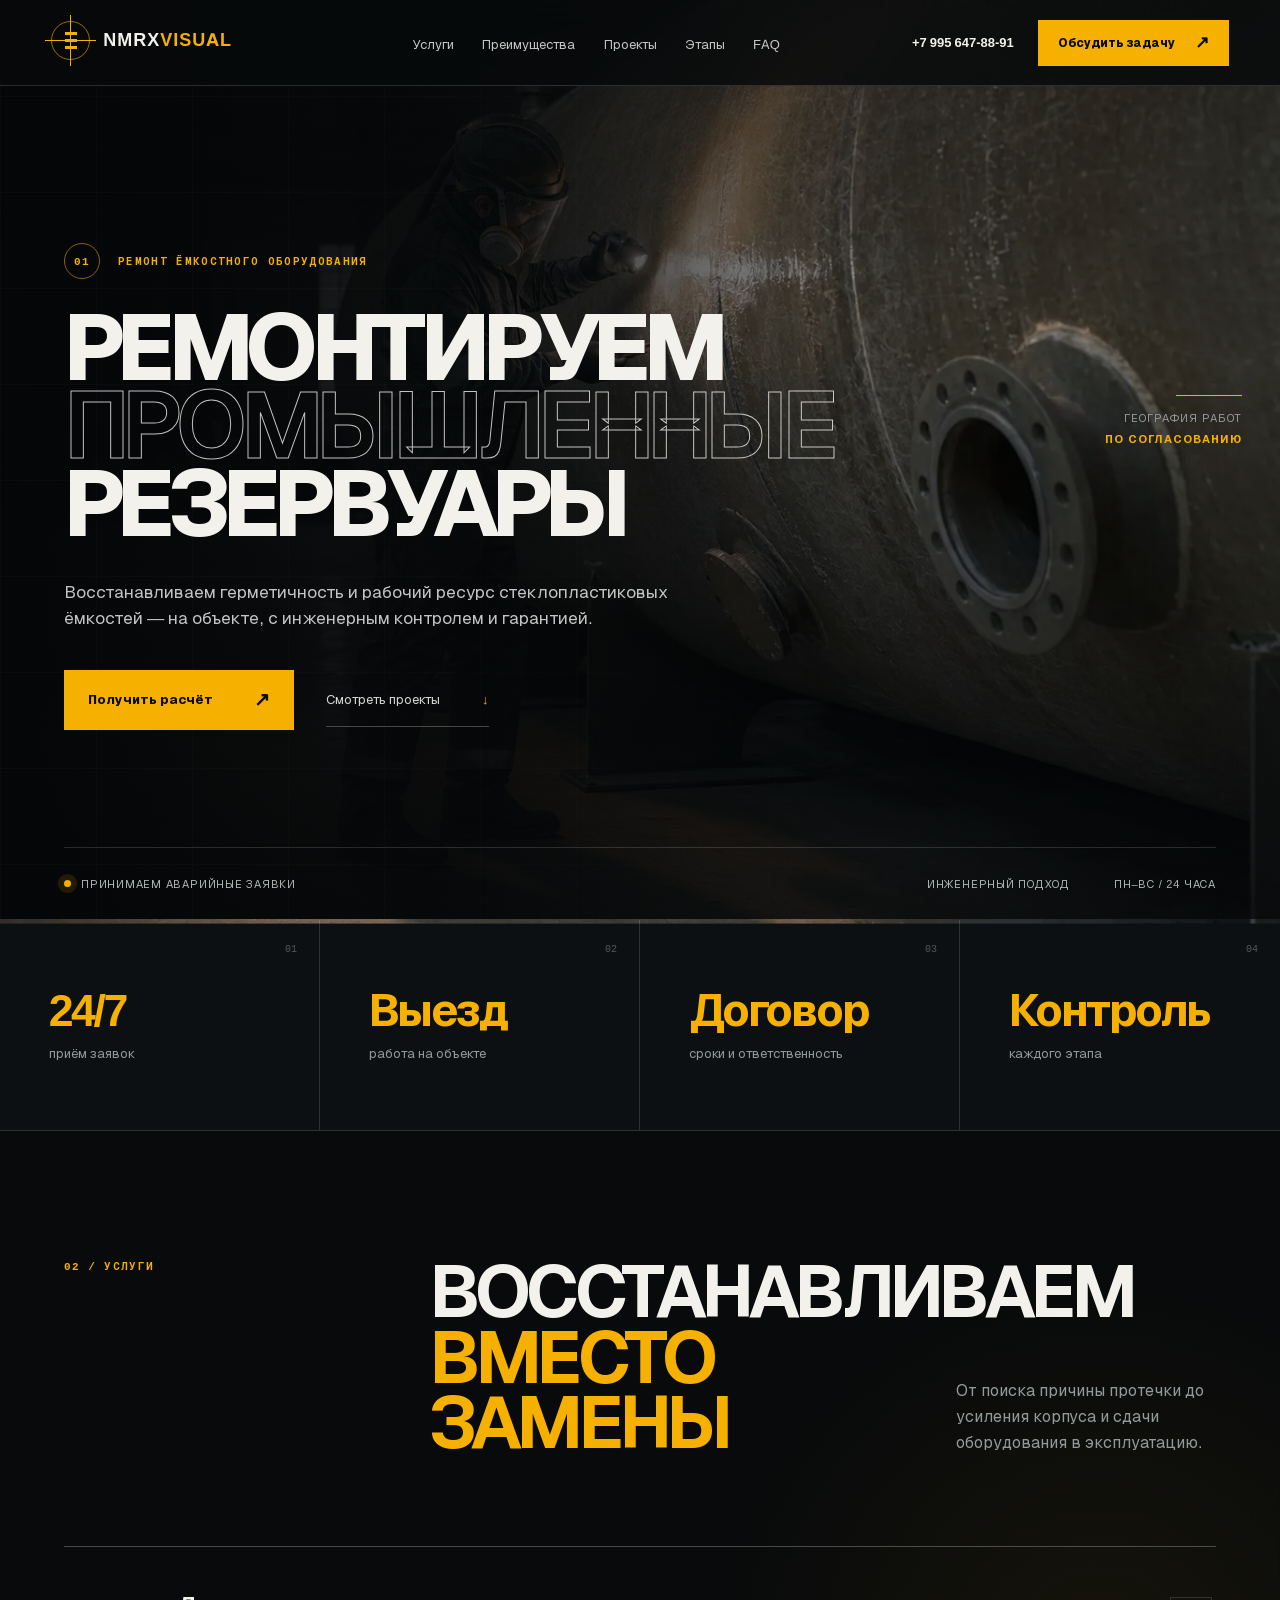
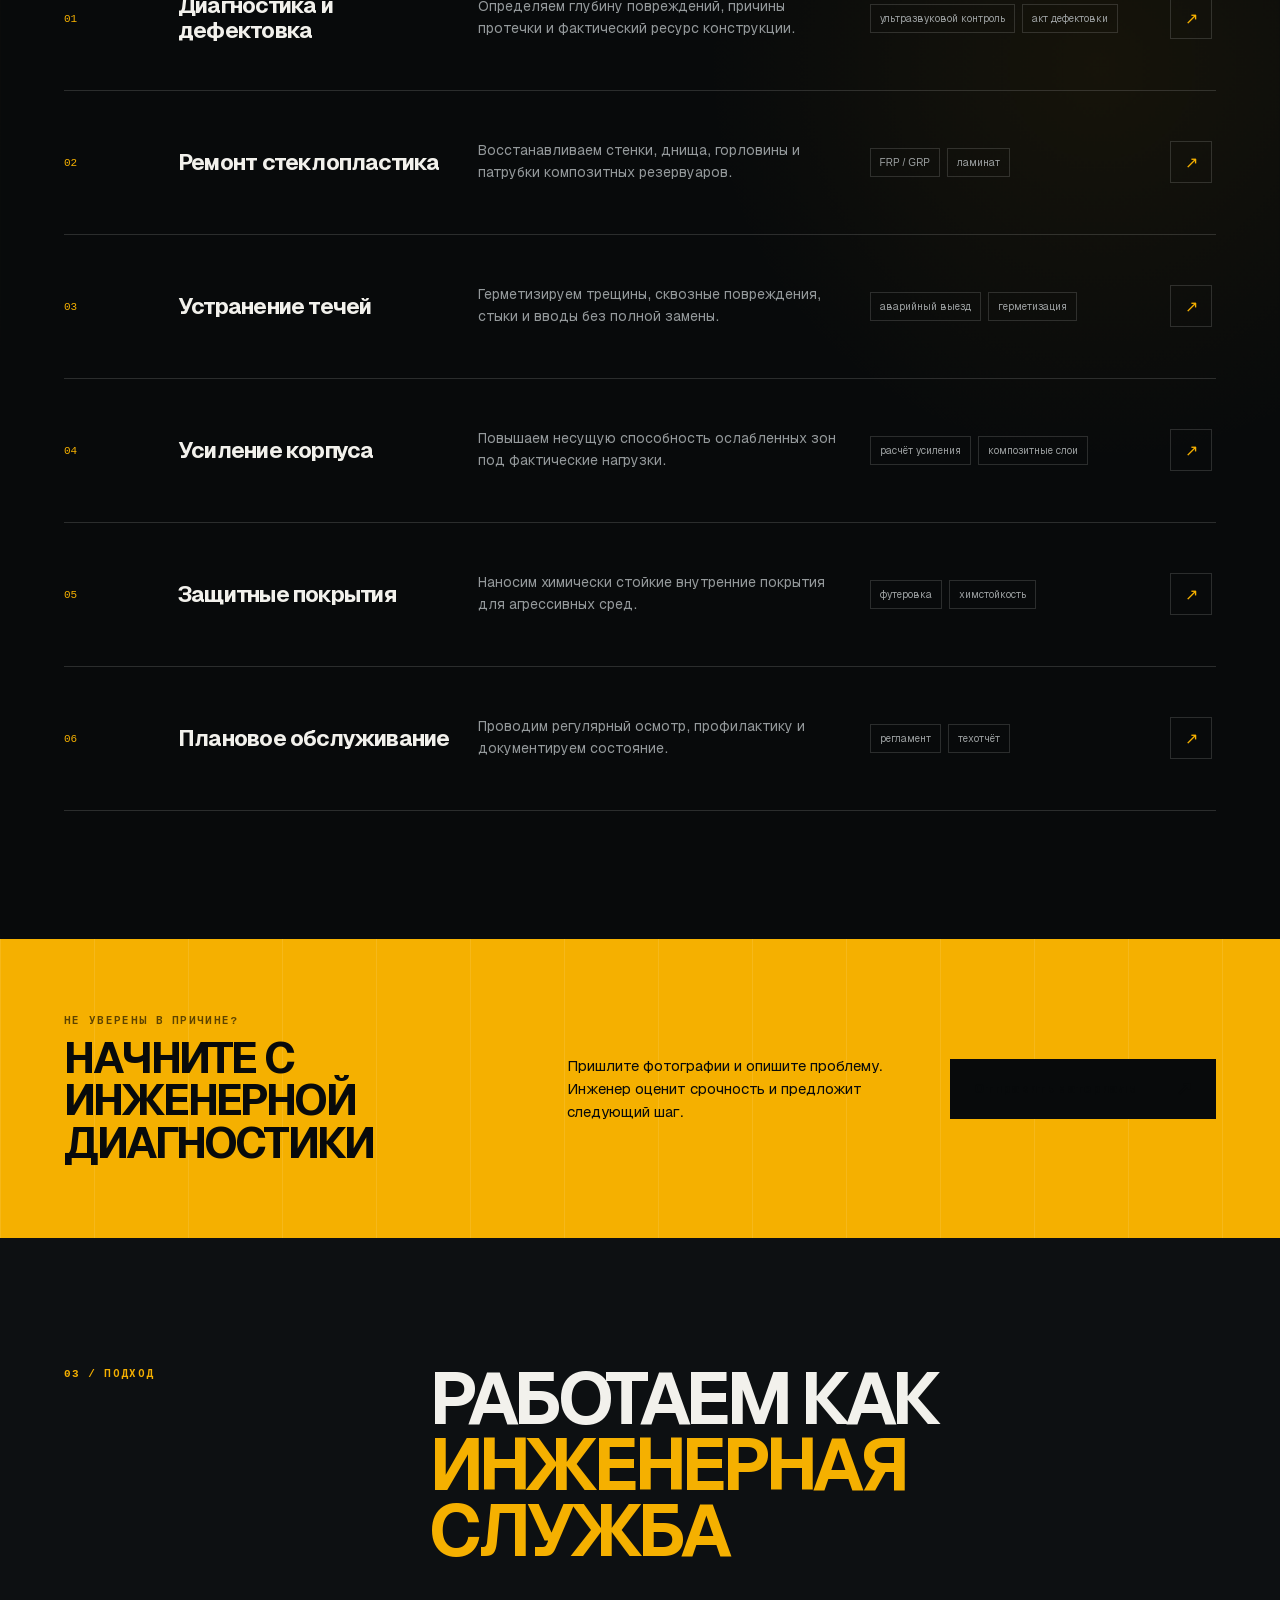
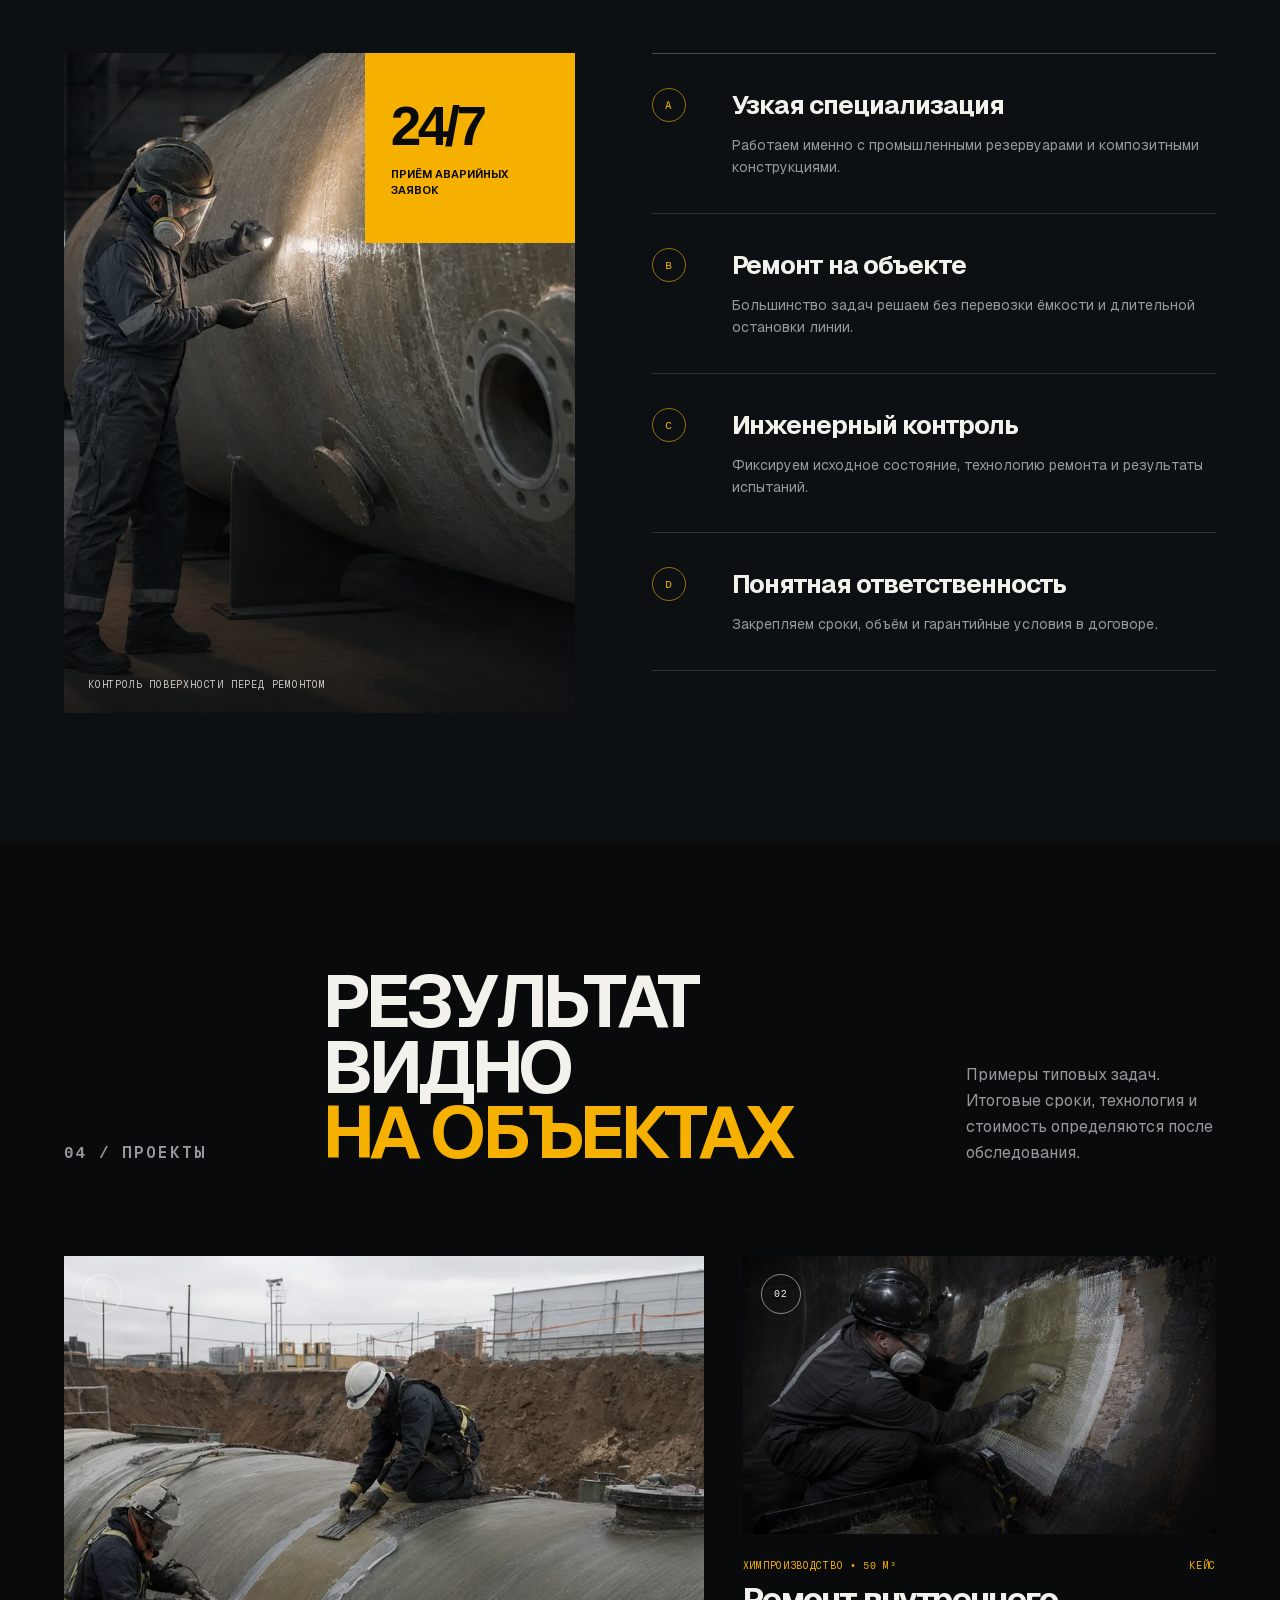
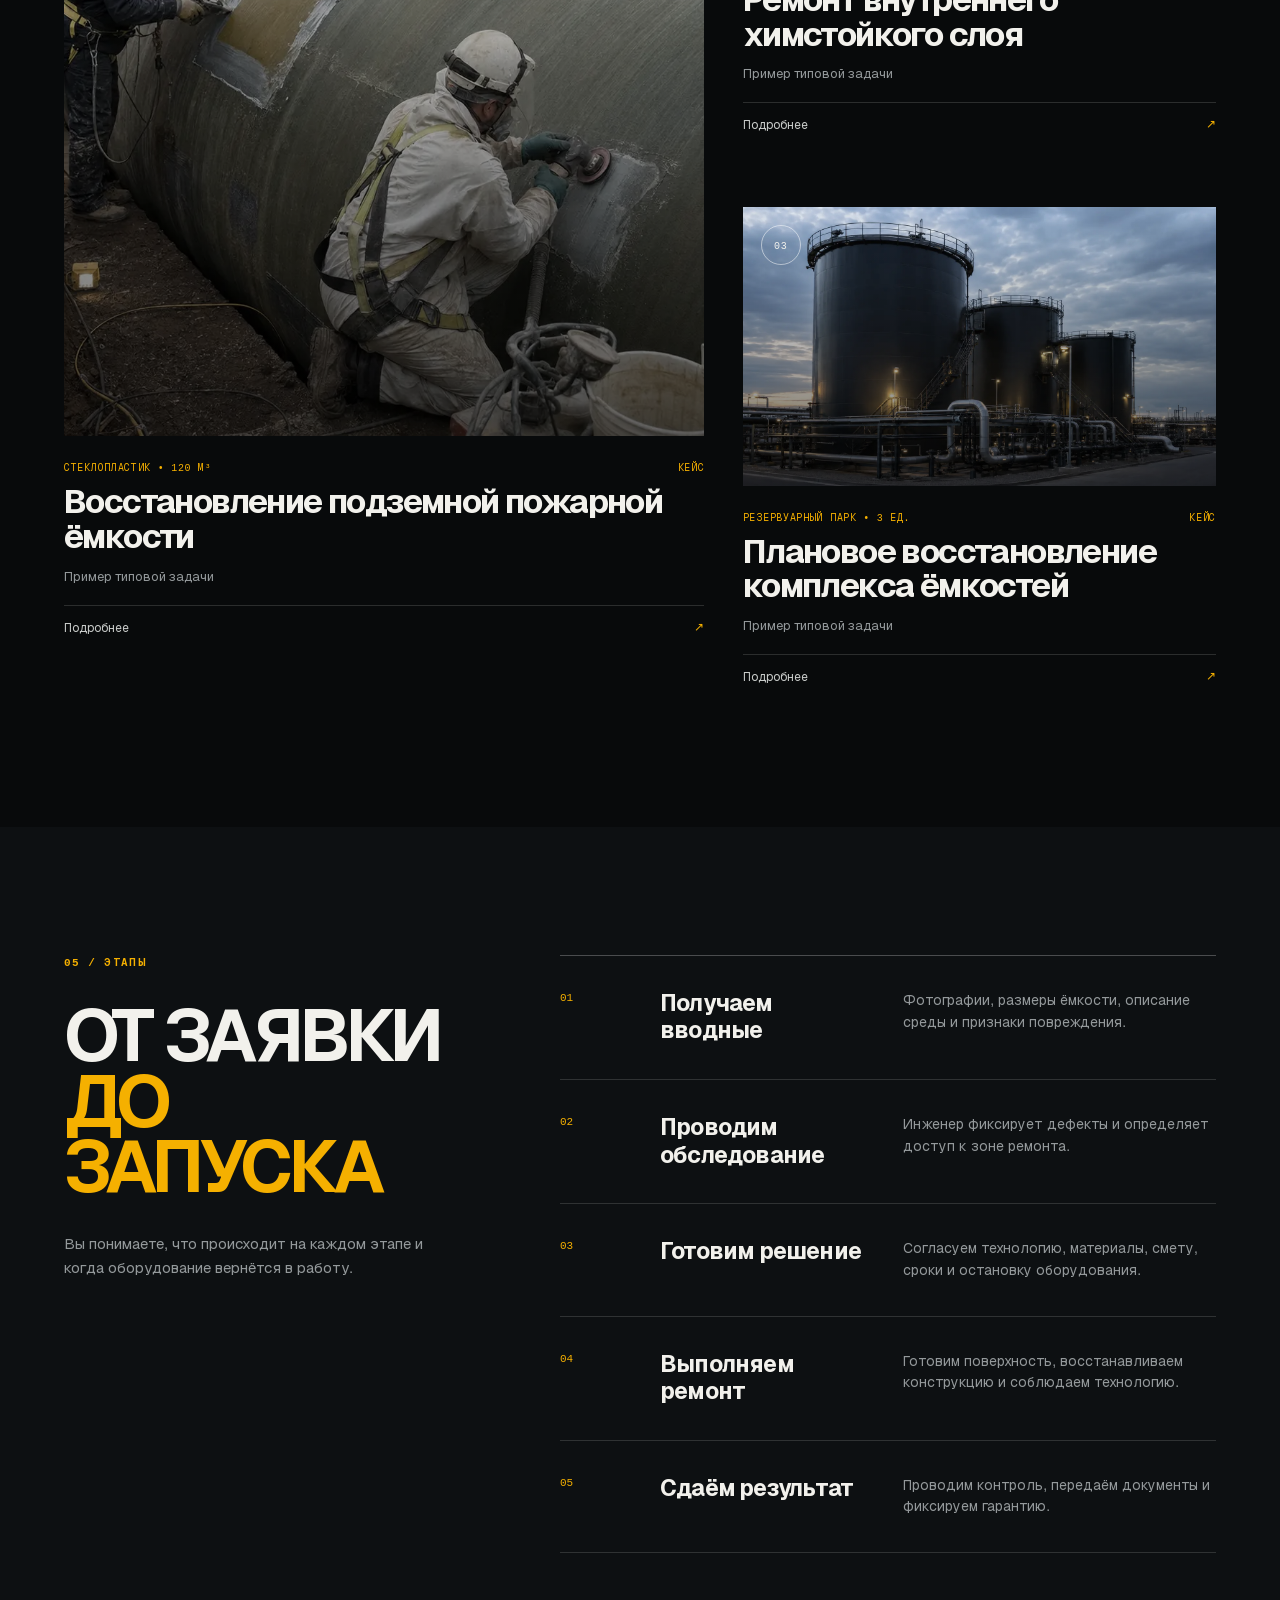
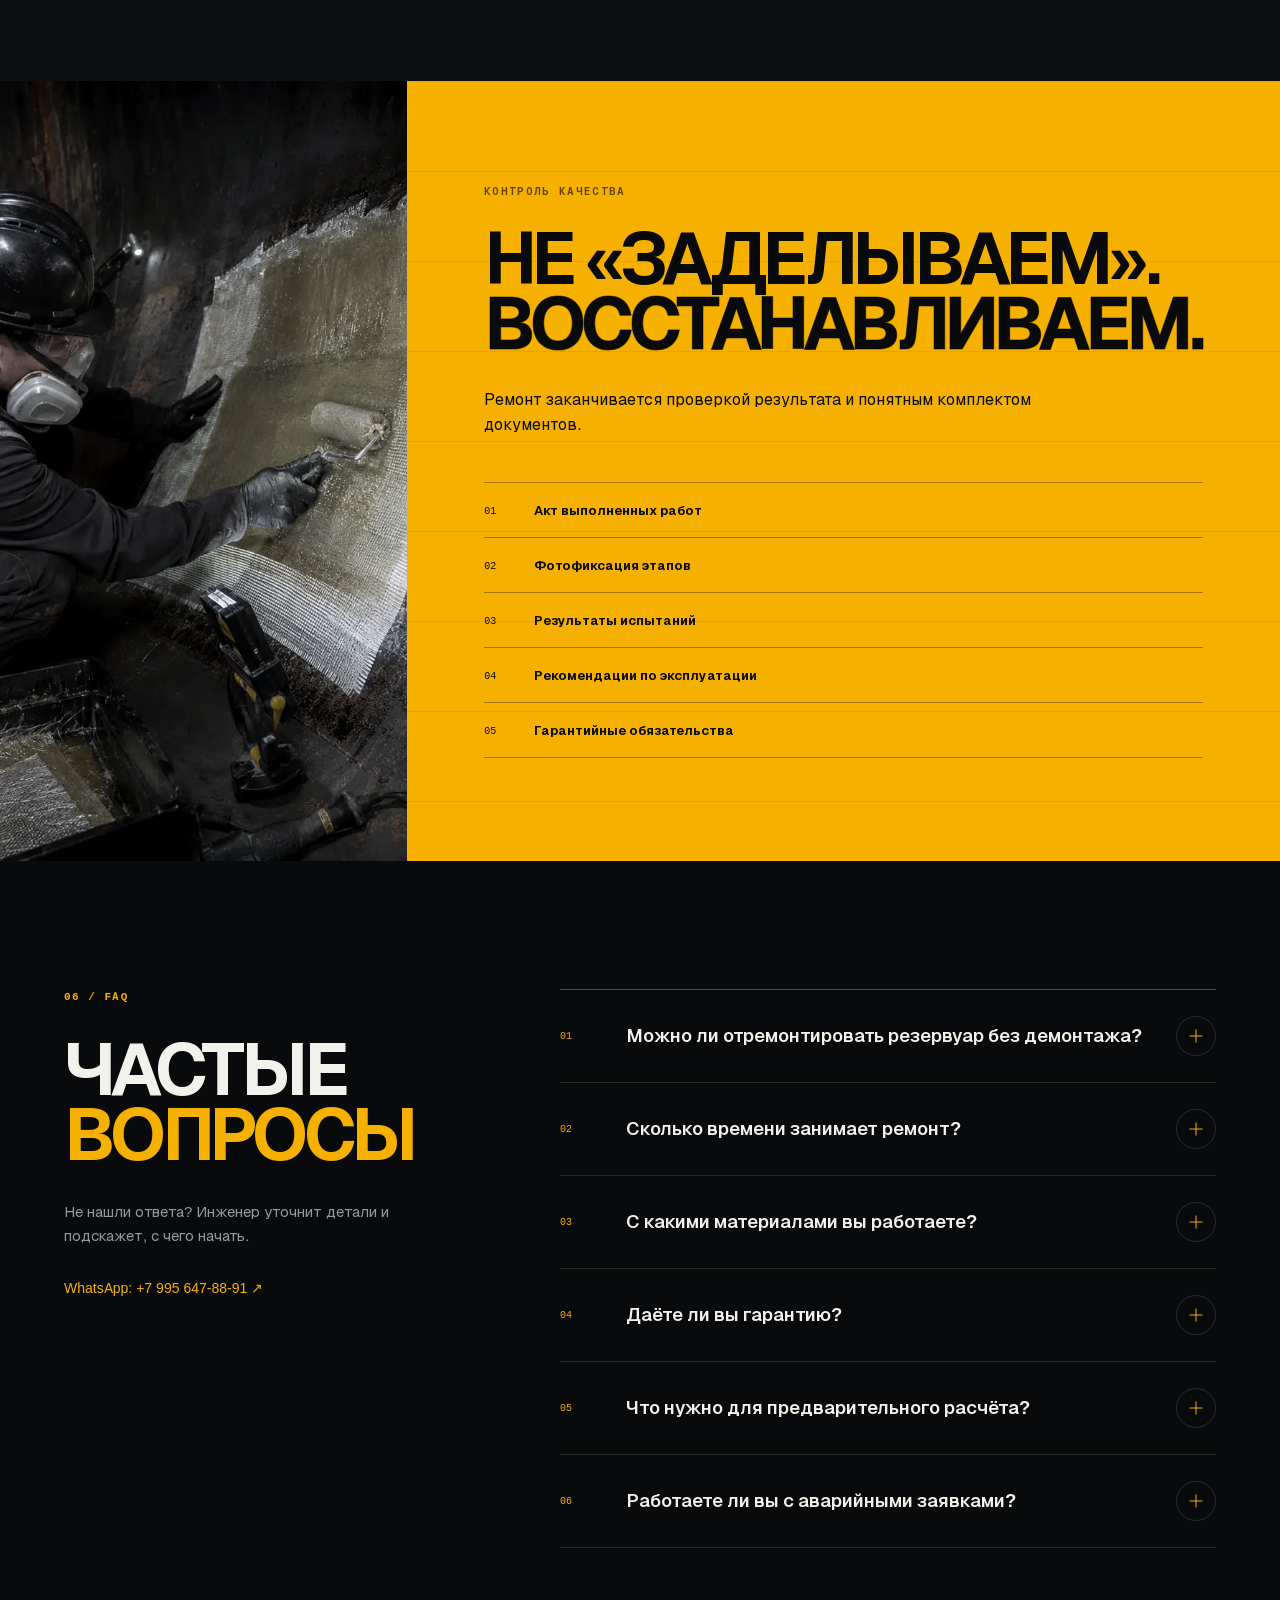
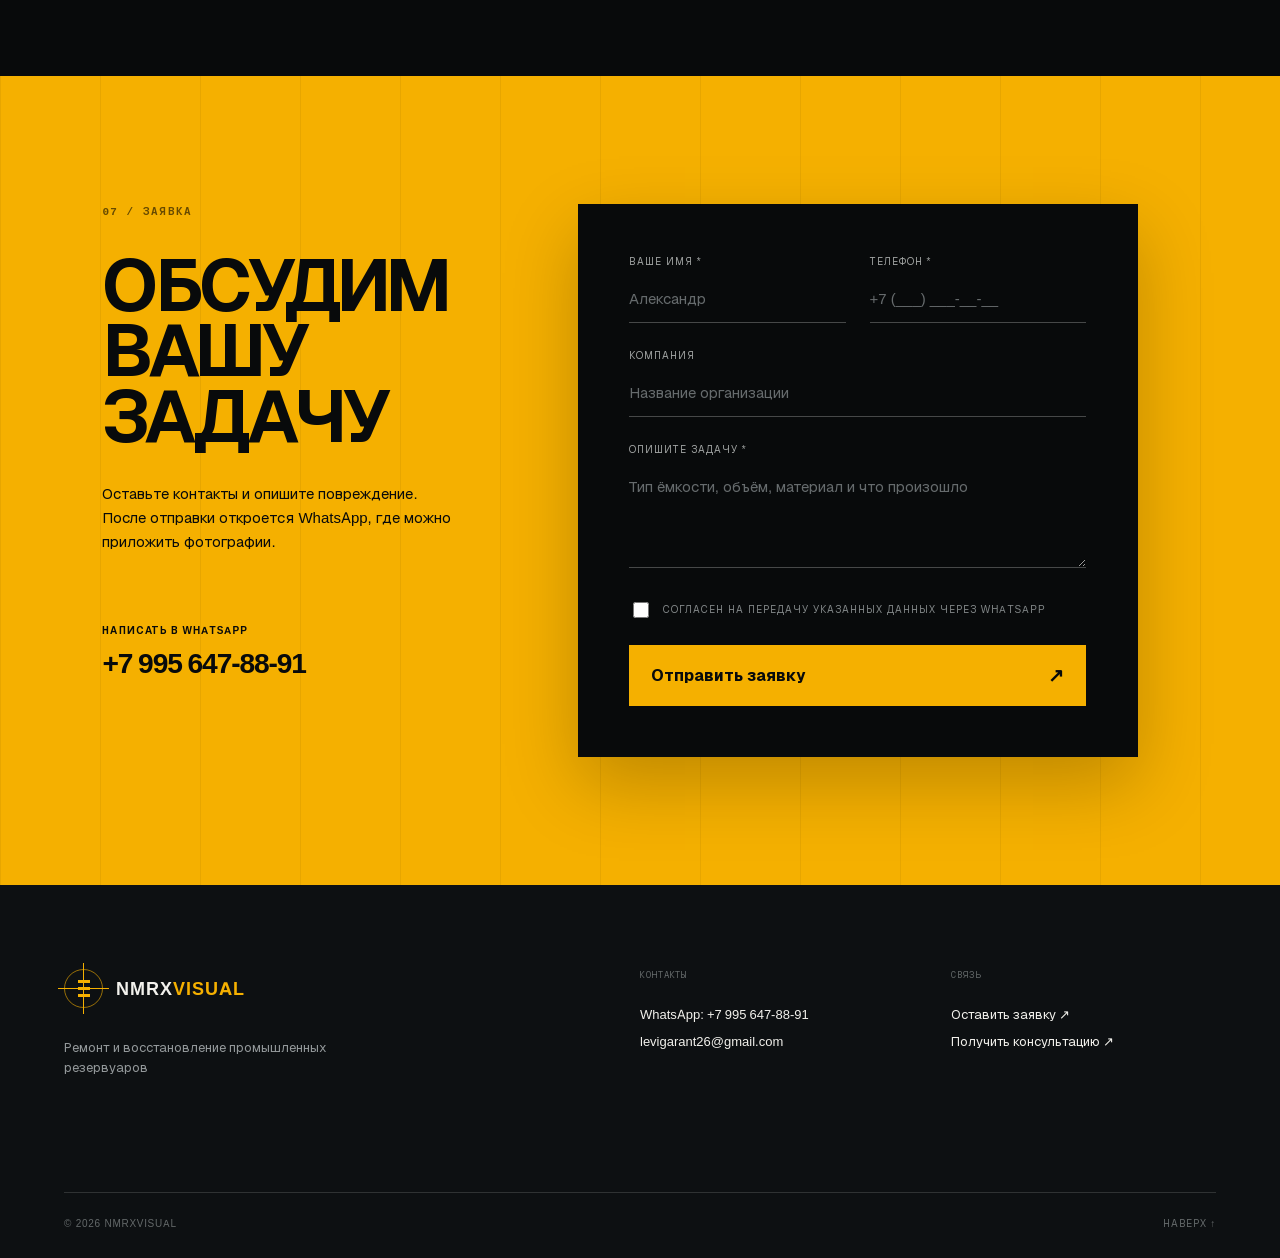
==== index.html @ d615a98b "Add files via upload" ====
<!doctype html>
<html lang="ru">
<head>
  <meta charset="utf-8">
  <meta name="viewport" content="width=device-width, initial-scale=1">
  <title>NMRXVisual — ремонт промышленных резервуаров</title>
  <meta name="description" content="Диагностика, ремонт и восстановление промышленных резервуаров и ёмкостного оборудования на объекте.">
  <meta name="theme-color" content="#080a0b">
  <meta name="robots" content="index,follow">
  <link rel="canonical" href="https://company.ru/">
  <link rel="icon" href="assets/icons/favicon.svg" type="image/svg+xml">
  <link rel="manifest" href="site.webmanifest">
  <link rel="preload" href="assets/fonts/geist-cyrillic.woff2" as="font" type="font/woff2" crossorigin>
  <link rel="preload" href="assets/images/industrial-hero.webp" as="image" type="image/webp">
  <link rel="stylesheet" href="assets/css/styles.css">

  <meta property="og:locale" content="ru_RU">
  <meta property="og:type" content="website">
  <meta property="og:site_name" content="NMRXVisual">
  <meta property="og:title" content="NMRXVisual — ремонт промышленных резервуаров">
  <meta property="og:description" content="Диагностика, ремонт и восстановление промышленных резервуаров и ёмкостного оборудования на объекте.">
  <meta property="og:url" content="https://company.ru/">
  <meta property="og:image" content="https://company.ru/assets/images/og-cover.jpg">
  <meta property="og:image:width" content="1200">
  <meta property="og:image:height" content="630">
  <meta property="og:image:alt" content="NMRXVisual — ремонт промышленных резервуаров">
  <meta name="twitter:card" content="summary_large_image">
  <meta name="twitter:title" content="NMRXVisual — ремонт промышленных резервуаров">
  <meta name="twitter:description" content="Диагностика, ремонт и восстановление промышленных резервуаров и ёмкостного оборудования.">
  <meta name="twitter:image" content="https://company.ru/assets/images/og-cover.jpg">
</head>
<body>
  <main class="site-shell">
    <header class="site-header">
      <a href="#top" aria-label="NMRXVisual — главная">
        <span class="brand">
          <span class="brand-mark" aria-hidden="true"><i></i><i></i><i></i></span>
          <span>NMRX<b>VISUAL</b></span>
        </span>
      </a>
      <nav class="desktop-nav" aria-label="Основная навигация">
        <a href="#services">Услуги</a>
        <a href="#advantages">Преимущества</a>
        <a href="#projects">Проекты</a>
        <a href="#process">Этапы</a>
        <a href="#faq">FAQ</a>
      </nav>
      <div class="header-actions">
        <a class="js-whatsapp" href="https://wa.me/79956478891?text=%D0%97%D0%B4%D1%80%D0%B0%D0%B2%D1%81%D1%82%D0%B2%D1%83%D0%B9%D1%82%D0%B5!%20%D0%AF%20%D1%83%D0%B2%D0%B8%D0%B4%D0%B5%D0%BB%20%D0%B2%D0%B0%D1%88%20%D1%81%D0%B0%D0%B9%D1%82%20%D0%B8%20%D1%85%D0%BE%D1%82%D0%B5%D0%BB%20%D0%B1%D1%8B%20%D1%83%D1%82%D0%BE%D1%87%D0%BD%D0%B8%D1%82%D1%8C%20%D1%81%D1%82%D0%BE%D0%B8%D0%BC%D0%BE%D1%81%D1%82%D1%8C%20%D0%B8%20%D0%B4%D0%B5%D1%82%D0%B0%D0%BB%D0%B8%20%D0%B7%D0%B0%D0%BA%D0%B0%D0%B7%D0%B0" target="_blank" rel="noopener">+7 995 647-88-91</a>
        <a class="mini-cta js-whatsapp" href="https://wa.me/79956478891?text=%D0%97%D0%B4%D1%80%D0%B0%D0%B2%D1%81%D1%82%D0%B2%D1%83%D0%B9%D1%82%D0%B5!%20%D0%AF%20%D1%83%D0%B2%D0%B8%D0%B4%D0%B5%D0%BB%20%D0%B2%D0%B0%D1%88%20%D1%81%D0%B0%D0%B9%D1%82%20%D0%B8%20%D1%85%D0%BE%D1%82%D0%B5%D0%BB%20%D0%B1%D1%8B%20%D1%83%D1%82%D0%BE%D1%87%D0%BD%D0%B8%D1%82%D1%8C%20%D1%81%D1%82%D0%BE%D0%B8%D0%BC%D0%BE%D1%81%D1%82%D1%8C%20%D0%B8%20%D0%B4%D0%B5%D1%82%D0%B0%D0%BB%D0%B8%20%D0%B7%D0%B0%D0%BA%D0%B0%D0%B7%D0%B0" target="_blank" rel="noopener">Обсудить задачу <span>↗</span></a>
      </div>
      <button class="menu-toggle" type="button" aria-label="Открыть меню" aria-expanded="false"><span></span><span></span></button>
    </header>

    <aside class="mobile-panel" aria-hidden="true">
      <nav>
        <a href="#services"><span>01</span>Услуги<b>↘</b></a>
        <a href="#advantages"><span>02</span>Преимущества<b>↘</b></a>
        <a href="#projects"><span>03</span>Проекты<b>↘</b></a>
        <a href="#process"><span>04</span>Этапы<b>↘</b></a>
        <a href="#faq"><span>05</span>FAQ<b>↘</b></a>
        <a href="#contacts"><span>06</span>Контакты<b>↘</b></a>
      </nav>
      <div>
        <a class="js-whatsapp" href="https://wa.me/79956478891?text=%D0%97%D0%B4%D1%80%D0%B0%D0%B2%D1%81%D1%82%D0%B2%D1%83%D0%B9%D1%82%D0%B5!%20%D0%AF%20%D1%83%D0%B2%D0%B8%D0%B4%D0%B5%D0%BB%20%D0%B2%D0%B0%D1%88%20%D1%81%D0%B0%D0%B9%D1%82%20%D0%B8%20%D1%85%D0%BE%D1%82%D0%B5%D0%BB%20%D0%B1%D1%8B%20%D1%83%D1%82%D0%BE%D1%87%D0%BD%D0%B8%D1%82%D1%8C%20%D1%81%D1%82%D0%BE%D0%B8%D0%BC%D0%BE%D1%81%D1%82%D1%8C%20%D0%B8%20%D0%B4%D0%B5%D1%82%D0%B0%D0%BB%D0%B8%20%D0%B7%D0%B0%D0%BA%D0%B0%D0%B7%D0%B0" target="_blank" rel="noopener">WhatsApp: +7 995 647-88-91</a>
        <a href="mailto:levigarant26@gmail.com">levigarant26@gmail.com</a>
      </div>
    </aside>

    <section class="hero" id="top">
      <div class="hero-image" role="img" aria-label="Инженер обследует промышленный резервуар"></div>
      <div class="hero-overlay"></div>
      <div class="hero-grid" aria-hidden="true"></div>
      <div class="hero-copy">
        <p class="kicker"><span>01</span>Ремонт ёмкостного оборудования</p>
        <h1>Ремонтируем<br><em>промышленные</em><br>резервуары</h1>
        <p class="hero-lead">Восстанавливаем герметичность и рабочий ресурс стеклопластиковых ёмкостей — на объекте, с инженерным контролем и гарантией.</p>
        <div class="hero-buttons">
          <a class="button yellow-button js-whatsapp" href="https://wa.me/79956478891?text=%D0%97%D0%B4%D1%80%D0%B0%D0%B2%D1%81%D1%82%D0%B2%D1%83%D0%B9%D1%82%D0%B5!%20%D0%AF%20%D1%83%D0%B2%D0%B8%D0%B4%D0%B5%D0%BB%20%D0%B2%D0%B0%D1%88%20%D1%81%D0%B0%D0%B9%D1%82%20%D0%B8%20%D1%85%D0%BE%D1%82%D0%B5%D0%BB%20%D0%B1%D1%8B%20%D1%83%D1%82%D0%BE%D1%87%D0%BD%D0%B8%D1%82%D1%8C%20%D1%81%D1%82%D0%BE%D0%B8%D0%BC%D0%BE%D1%81%D1%82%D1%8C%20%D0%B8%20%D0%B4%D0%B5%D1%82%D0%B0%D0%BB%D0%B8%20%D0%B7%D0%B0%D0%BA%D0%B0%D0%B7%D0%B0" target="_blank" rel="noopener">Получить расчёт <span>↗</span></a>
          <a class="text-button" href="#projects">Смотреть проекты <span>↓</span></a>
        </div>
      </div>
      <div class="hero-note"><span></span><p>География работ</p><b>По согласованию</b></div>
      <div class="hero-bottom"><p><i></i>Принимаем аварийные заявки</p><p>Инженерный подход</p><p>Пн–Вс / 24 часа</p></div>
    </section>

    <section class="metrics" aria-label="Условия работы">
      <article><span>01</span><b>24/7</b><p>приём заявок</p></article>
      <article><span>02</span><b>Выезд</b><p>работа на объекте</p></article>
      <article><span>03</span><b>Договор</b><p>сроки и ответственность</p></article>
      <article><span>04</span><b>Контроль</b><p>каждого этапа</p></article>
    </section>

    <section class="section services" id="services">
      <div class="section-head">
        <p class="index">02 / Услуги</p>
        <div>
          <h2>Восстанавливаем<br><span>вместо замены</span></h2>
          <p>От поиска причины протечки до усиления корпуса и сдачи оборудования в эксплуатацию.</p>
        </div>
      </div>
      <div class="service-list">
        <article><span>01</span><h3>Диагностика и дефектовка</h3><p>Определяем глубину повреждений, причины протечки и фактический ресурс конструкции.</p><div><i>ультразвуковой контроль</i><i>акт дефектовки</i></div><a class="js-whatsapp" href="https://wa.me/79956478891?text=%D0%97%D0%B4%D1%80%D0%B0%D0%B2%D1%81%D1%82%D0%B2%D1%83%D0%B9%D1%82%D0%B5!%20%D0%AF%20%D1%83%D0%B2%D0%B8%D0%B4%D0%B5%D0%BB%20%D0%B2%D0%B0%D1%88%20%D1%81%D0%B0%D0%B9%D1%82%20%D0%B8%20%D1%85%D0%BE%D1%82%D0%B5%D0%BB%20%D0%B1%D1%8B%20%D1%83%D1%82%D0%BE%D1%87%D0%BD%D0%B8%D1%82%D1%8C%20%D1%81%D1%82%D0%BE%D0%B8%D0%BC%D0%BE%D1%81%D1%82%D1%8C%20%D0%B8%20%D0%B4%D0%B5%D1%82%D0%B0%D0%BB%D0%B8%20%D0%B7%D0%B0%D0%BA%D0%B0%D0%B7%D0%B0" target="_blank" rel="noopener" aria-label="Оставить заявку: диагностика и дефектовка">↗</a></article>
        <article><span>02</span><h3>Ремонт стеклопластика</h3><p>Восстанавливаем стенки, днища, горловины и патрубки композитных резервуаров.</p><div><i>FRP / GRP</i><i>ламинат</i></div><a class="js-whatsapp" href="https://wa.me/79956478891?text=%D0%97%D0%B4%D1%80%D0%B0%D0%B2%D1%81%D1%82%D0%B2%D1%83%D0%B9%D1%82%D0%B5!%20%D0%AF%20%D1%83%D0%B2%D0%B8%D0%B4%D0%B5%D0%BB%20%D0%B2%D0%B0%D1%88%20%D1%81%D0%B0%D0%B9%D1%82%20%D0%B8%20%D1%85%D0%BE%D1%82%D0%B5%D0%BB%20%D0%B1%D1%8B%20%D1%83%D1%82%D0%BE%D1%87%D0%BD%D0%B8%D1%82%D1%8C%20%D1%81%D1%82%D0%BE%D0%B8%D0%BC%D0%BE%D1%81%D1%82%D1%8C%20%D0%B8%20%D0%B4%D0%B5%D1%82%D0%B0%D0%BB%D0%B8%20%D0%B7%D0%B0%D0%BA%D0%B0%D0%B7%D0%B0" target="_blank" rel="noopener" aria-label="Оставить заявку: ремонт стеклопластика">↗</a></article>
        <article><span>03</span><h3>Устранение течей</h3><p>Герметизируем трещины, сквозные повреждения, стыки и вводы без полной замены.</p><div><i>аварийный выезд</i><i>герметизация</i></div><a class="js-whatsapp" href="https://wa.me/79956478891?text=%D0%97%D0%B4%D1%80%D0%B0%D0%B2%D1%81%D1%82%D0%B2%D1%83%D0%B9%D1%82%D0%B5!%20%D0%AF%20%D1%83%D0%B2%D0%B8%D0%B4%D0%B5%D0%BB%20%D0%B2%D0%B0%D1%88%20%D1%81%D0%B0%D0%B9%D1%82%20%D0%B8%20%D1%85%D0%BE%D1%82%D0%B5%D0%BB%20%D0%B1%D1%8B%20%D1%83%D1%82%D0%BE%D1%87%D0%BD%D0%B8%D1%82%D1%8C%20%D1%81%D1%82%D0%BE%D0%B8%D0%BC%D0%BE%D1%81%D1%82%D1%8C%20%D0%B8%20%D0%B4%D0%B5%D1%82%D0%B0%D0%BB%D0%B8%20%D0%B7%D0%B0%D0%BA%D0%B0%D0%B7%D0%B0" target="_blank" rel="noopener" aria-label="Оставить заявку: устранение течей">↗</a></article>
        <article><span>04</span><h3>Усиление корпуса</h3><p>Повышаем несущую способность ослабленных зон под фактические нагрузки.</p><div><i>расчёт усиления</i><i>композитные слои</i></div><a class="js-whatsapp" href="https://wa.me/79956478891?text=%D0%97%D0%B4%D1%80%D0%B0%D0%B2%D1%81%D1%82%D0%B2%D1%83%D0%B9%D1%82%D0%B5!%20%D0%AF%20%D1%83%D0%B2%D0%B8%D0%B4%D0%B5%D0%BB%20%D0%B2%D0%B0%D1%88%20%D1%81%D0%B0%D0%B9%D1%82%20%D0%B8%20%D1%85%D0%BE%D1%82%D0%B5%D0%BB%20%D0%B1%D1%8B%20%D1%83%D1%82%D0%BE%D1%87%D0%BD%D0%B8%D1%82%D1%8C%20%D1%81%D1%82%D0%BE%D0%B8%D0%BC%D0%BE%D1%81%D1%82%D1%8C%20%D0%B8%20%D0%B4%D0%B5%D1%82%D0%B0%D0%BB%D0%B8%20%D0%B7%D0%B0%D0%BA%D0%B0%D0%B7%D0%B0" target="_blank" rel="noopener" aria-label="Оставить заявку: усиление корпуса">↗</a></article>
        <article><span>05</span><h3>Защитные покрытия</h3><p>Наносим химически стойкие внутренние покрытия для агрессивных сред.</p><div><i>футеровка</i><i>химстойкость</i></div><a class="js-whatsapp" href="https://wa.me/79956478891?text=%D0%97%D0%B4%D1%80%D0%B0%D0%B2%D1%81%D1%82%D0%B2%D1%83%D0%B9%D1%82%D0%B5!%20%D0%AF%20%D1%83%D0%B2%D0%B8%D0%B4%D0%B5%D0%BB%20%D0%B2%D0%B0%D1%88%20%D1%81%D0%B0%D0%B9%D1%82%20%D0%B8%20%D1%85%D0%BE%D1%82%D0%B5%D0%BB%20%D0%B1%D1%8B%20%D1%83%D1%82%D0%BE%D1%87%D0%BD%D0%B8%D1%82%D1%8C%20%D1%81%D1%82%D0%BE%D0%B8%D0%BC%D0%BE%D1%81%D1%82%D1%8C%20%D0%B8%20%D0%B4%D0%B5%D1%82%D0%B0%D0%BB%D0%B8%20%D0%B7%D0%B0%D0%BA%D0%B0%D0%B7%D0%B0" target="_blank" rel="noopener" aria-label="Оставить заявку: защитные покрытия">↗</a></article>
        <article><span>06</span><h3>Плановое обслуживание</h3><p>Проводим регулярный осмотр, профилактику и документируем состояние.</p><div><i>регламент</i><i>техотчёт</i></div><a class="js-whatsapp" href="https://wa.me/79956478891?text=%D0%97%D0%B4%D1%80%D0%B0%D0%B2%D1%81%D1%82%D0%B2%D1%83%D0%B9%D1%82%D0%B5!%20%D0%AF%20%D1%83%D0%B2%D0%B8%D0%B4%D0%B5%D0%BB%20%D0%B2%D0%B0%D1%88%20%D1%81%D0%B0%D0%B9%D1%82%20%D0%B8%20%D1%85%D0%BE%D1%82%D0%B5%D0%BB%20%D0%B1%D1%8B%20%D1%83%D1%82%D0%BE%D1%87%D0%BD%D0%B8%D1%82%D1%8C%20%D1%81%D1%82%D0%BE%D0%B8%D0%BC%D0%BE%D1%81%D1%82%D1%8C%20%D0%B8%20%D0%B4%D0%B5%D1%82%D0%B0%D0%BB%D0%B8%20%D0%B7%D0%B0%D0%BA%D0%B0%D0%B7%D0%B0" target="_blank" rel="noopener" aria-label="Оставить заявку: плановое обслуживание">↗</a></article>
      </div>
    </section>

    <section class="diagnostic">
      <div><p class="index">Не уверены в причине?</p><h2>Начните с инженерной диагностики</h2></div>
      <p>Пришлите фотографии и опишите проблему. Инженер оценит срочность и предложит следующий шаг.</p>
      <a class="button dark-button js-whatsapp" href="https://wa.me/79956478891?text=%D0%97%D0%B4%D1%80%D0%B0%D0%B2%D1%81%D1%82%D0%B2%D1%83%D0%B9%D1%82%D0%B5!%20%D0%AF%20%D1%83%D0%B2%D0%B8%D0%B4%D0%B5%D0%BB%20%D0%B2%D0%B0%D1%88%20%D1%81%D0%B0%D0%B9%D1%82%20%D0%B8%20%D1%85%D0%BE%D1%82%D0%B5%D0%BB%20%D0%B1%D1%8B%20%D1%83%D1%82%D0%BE%D1%87%D0%BD%D0%B8%D1%82%D1%8C%20%D1%81%D1%82%D0%BE%D0%B8%D0%BC%D0%BE%D1%81%D1%82%D1%8C%20%D0%B8%20%D0%B4%D0%B5%D1%82%D0%B0%D0%BB%D0%B8%20%D0%B7%D0%B0%D0%BA%D0%B0%D0%B7%D0%B0" target="_blank" rel="noopener">Отправить материалы <span>↗</span></a>
    </section>

    <section class="section advantages" id="advantages">
      <div class="section-head compact"><p class="index">03 / Подход</p><div><h2>Работаем как<br><span>инженерная служба</span></h2></div></div>
      <div class="advantages-grid">
        <div class="advantage-image">
          <img src="assets/images/industrial-hero.webp" alt="Диагностика корпуса резервуара" width="1586" height="992" loading="lazy">
          <div><b>24/7</b><p>Приём аварийных<br>заявок</p></div>
          <span>Контроль поверхности перед ремонтом</span>
        </div>
        <div class="advantage-list">
          <article><span>A</span><div><h3>Узкая специализация</h3><p>Работаем именно с промышленными резервуарами и композитными конструкциями.</p></div></article>
          <article><span>B</span><div><h3>Ремонт на объекте</h3><p>Большинство задач решаем без перевозки ёмкости и длительной остановки линии.</p></div></article>
          <article><span>C</span><div><h3>Инженерный контроль</h3><p>Фиксируем исходное состояние, технологию ремонта и результаты испытаний.</p></div></article>
          <article><span>D</span><div><h3>Понятная ответственность</h3><p>Закрепляем сроки, объём и гарантийные условия в договоре.</p></div></article>
        </div>
      </div>
    </section>

    <section class="section projects" id="projects">
      <div class="section-head projects-head">
        <p class="index">04 / Проекты</p>
        <div><h2>Результат видно<br><span>на объектах</span></h2></div>
        <p>Примеры типовых задач. Итоговые сроки, технология и стоимость определяются после обследования.</p>
      </div>
      <div class="project-grid">
        <article class="project-card">
          <button class="project-image" type="button" data-project="0" aria-label="Открыть проект: восстановление подземной пожарной ёмкости"><img src="assets/images/project-outdoor.webp" alt="Резервуар на промышленном объекте" width="1448" height="1086" loading="lazy"><span>01</span><b>Открыть ↗</b></button>
          <div class="project-meta"><p>СТЕКЛОПЛАСТИК • 120 М³</p><span>КЕЙС</span></div>
          <h3>Восстановление подземной пожарной ёмкости</h3><p class="location">Пример типовой задачи</p>
          <button class="details-button" type="button" data-project="0">Подробнее <span>↗</span></button>
        </article>
        <article class="project-card">
          <button class="project-image" type="button" data-project="1" aria-label="Открыть проект: ремонт химстойкого слоя"><img src="assets/images/project-laminate.webp" alt="Нанесение композитного ремонтного слоя" width="1448" height="1086" loading="lazy"><span>02</span><b>Открыть ↗</b></button>
          <div class="project-meta"><p>ХИМПРОИЗВОДСТВО • 50 М³</p><span>КЕЙС</span></div>
          <h3>Ремонт внутреннего химстойкого слоя</h3><p class="location">Пример типовой задачи</p>
          <button class="details-button" type="button" data-project="1">Подробнее <span>↗</span></button>
        </article>
        <article class="project-card">
          <button class="project-image" type="button" data-project="2" aria-label="Открыть проект: восстановление комплекса ёмкостей"><img src="assets/images/project-complete.webp" alt="Готовый промышленный резервуар" width="1448" height="1086" loading="lazy"><span>03</span><b>Открыть ↗</b></button>
          <div class="project-meta"><p>РЕЗЕРВУАРНЫЙ ПАРК • 3 ЕД.</p><span>КЕЙС</span></div>
          <h3>Плановое восстановление комплекса ёмкостей</h3><p class="location">Пример типовой задачи</p>
          <button class="details-button" type="button" data-project="2">Подробнее <span>↗</span></button>
        </article>
      </div>
    </section>

    <section class="section process" id="process">
      <div class="process-head"><p class="index">05 / Этапы</p><h2>От заявки<br><span>до запуска</span></h2><p>Вы понимаете, что происходит на каждом этапе и когда оборудование вернётся в работу.</p></div>
      <ol>
        <li><span>01</span><h3>Получаем вводные</h3><p>Фотографии, размеры ёмкости, описание среды и признаки повреждения.</p></li>
        <li><span>02</span><h3>Проводим обследование</h3><p>Инженер фиксирует дефекты и определяет доступ к зоне ремонта.</p></li>
        <li><span>03</span><h3>Готовим решение</h3><p>Согласуем технологию, материалы, смету, сроки и остановку оборудования.</p></li>
        <li><span>04</span><h3>Выполняем ремонт</h3><p>Готовим поверхность, восстанавливаем конструкцию и соблюдаем технологию.</p></li>
        <li><span>05</span><h3>Сдаём результат</h3><p>Проводим контроль, передаём документы и фиксируем гарантию.</p></li>
      </ol>
    </section>

    <section class="quality">
      <div><img src="assets/images/project-laminate.webp" alt="Нанесение композитного ремонтного слоя" width="1448" height="1086" loading="lazy"></div>
      <article>
        <p class="index">Контроль качества</p>
        <h2>Не «заделываем».<br><span>Восстанавливаем.</span></h2>
        <p>Ремонт заканчивается проверкой результата и понятным комплектом документов.</p>
        <ul>
          <li><span>01</span>Акт выполненных работ</li>
          <li><span>02</span>Фотофиксация этапов</li>
          <li><span>03</span>Результаты испытаний</li>
          <li><span>04</span>Рекомендации по эксплуатации</li>
          <li><span>05</span>Гарантийные обязательства</li>
        </ul>
      </article>
    </section>

    <section class="section faq" id="faq">
      <div class="faq-head">
        <p class="index">06 / FAQ</p>
        <h2>Частые<br><span>вопросы</span></h2>
        <p>Не нашли ответа? Инженер уточнит детали и подскажет, с чего начать.</p>
        <a class="js-whatsapp" href="https://wa.me/79956478891?text=%D0%97%D0%B4%D1%80%D0%B0%D0%B2%D1%81%D1%82%D0%B2%D1%83%D0%B9%D1%82%D0%B5!%20%D0%AF%20%D1%83%D0%B2%D0%B8%D0%B4%D0%B5%D0%BB%20%D0%B2%D0%B0%D1%88%20%D1%81%D0%B0%D0%B9%D1%82%20%D0%B8%20%D1%85%D0%BE%D1%82%D0%B5%D0%BB%20%D0%B1%D1%8B%20%D1%83%D1%82%D0%BE%D1%87%D0%BD%D0%B8%D1%82%D1%8C%20%D1%81%D1%82%D0%BE%D0%B8%D0%BC%D0%BE%D1%81%D1%82%D1%8C%20%D0%B8%20%D0%B4%D0%B5%D1%82%D0%B0%D0%BB%D0%B8%20%D0%B7%D0%B0%D0%BA%D0%B0%D0%B7%D0%B0" target="_blank" rel="noopener">WhatsApp: +7 995 647-88-91 ↗</a>
      </div>
      <div class="faq-list">
        <details><summary><span>01</span><b>Можно ли отремонтировать резервуар без демонтажа?</b><i></i></summary><p>Да. Большинство локальных повреждений устраняем непосредственно на объекте. Возможность ремонта без демонтажа подтверждаем после обследования.</p></details>
        <details><summary><span>02</span><b>Сколько времени занимает ремонт?</b><i></i></summary><p>Локальный ремонт обычно занимает от 2 до 7 рабочих дней. Срок зависит от площади повреждения, материала и времени полимеризации составов.</p></details>
        <details><summary><span>03</span><b>С какими материалами вы работаете?</b><i></i></summary><p>Основная специализация — стеклопластик и композиты. Также восстанавливаем защитные слои и узлы ёмкостей из полипропилена и ПВХ.</p></details>
        <details><summary><span>04</span><b>Даёте ли вы гарантию?</b><i></i></summary><p>Да. Срок гарантии определяем после диагностики и закрепляем в договоре с учётом рабочей среды и технологии ремонта.</p></details>
        <details><summary><span>05</span><b>Что нужно для предварительного расчёта?</b><i></i></summary><p>Фотографии повреждения, габариты резервуара, материал, назначение ёмкости и город. Остальные данные поможет уточнить инженер.</p></details>
        <details><summary><span>06</span><b>Работаете ли вы с аварийными заявками?</b><i></i></summary><p>Да. Для аварийных случаев предусмотрен приоритетный выезд. Сообщите, есть ли активная течь и остановлено ли оборудование.</p></details>
      </div>
    </section>

    <section class="application" id="application">
      <div>
        <p class="index">07 / Заявка</p>
        <h2>Обсудим<br>вашу задачу</h2>
        <p>Оставьте контакты и опишите повреждение. После отправки откроется WhatsApp, где можно приложить фотографии.</p>
        <span>Написать в WhatsApp</span>
        <a class="js-whatsapp" href="https://wa.me/79956478891?text=%D0%97%D0%B4%D1%80%D0%B0%D0%B2%D1%81%D1%82%D0%B2%D1%83%D0%B9%D1%82%D0%B5!%20%D0%AF%20%D1%83%D0%B2%D0%B8%D0%B4%D0%B5%D0%BB%20%D0%B2%D0%B0%D1%88%20%D1%81%D0%B0%D0%B9%D1%82%20%D0%B8%20%D1%85%D0%BE%D1%82%D0%B5%D0%BB%20%D0%B1%D1%8B%20%D1%83%D1%82%D0%BE%D1%87%D0%BD%D0%B8%D1%82%D1%8C%20%D1%81%D1%82%D0%BE%D0%B8%D0%BC%D0%BE%D1%81%D1%82%D1%8C%20%D0%B8%20%D0%B4%D0%B5%D1%82%D0%B0%D0%BB%D0%B8%20%D0%B7%D0%B0%D0%BA%D0%B0%D0%B7%D0%B0" target="_blank" rel="noopener">+7 995 647-88-91</a>
      </div>
      <form id="request-form" novalidate>
        <div class="form-row">
          <label><span>Ваше имя *</span><input name="name" placeholder="Александр" autocomplete="name" required minlength="2"></label>
          <label><span>Телефон *</span><input name="phone" type="tel" placeholder="+7 (___) ___-__-__" autocomplete="tel" required inputmode="tel"></label>
        </div>
        <label><span>Компания</span><input name="company" placeholder="Название организации" autocomplete="organization"></label>
        <label><span>Опишите задачу *</span><textarea name="task" rows="4" placeholder="Тип ёмкости, объём, материал и что произошло" required></textarea></label>
        <label class="consent"><input name="consent" type="checkbox" required><span>Согласен на передачу указанных данных через WhatsApp</span></label>
        <button type="submit">Отправить заявку <span>↗</span></button>
        <p class="form-error" role="alert" tabindex="-1" hidden>Проверьте имя, телефон, описание задачи и согласие.</p>
        <p class="form-success" role="status" hidden>Данные подготовлены. Открываем WhatsApp.</p>
      </form>
    </section>

    <footer id="contacts">
      <div>
        <a href="#top"><span class="brand"><span class="brand-mark" aria-hidden="true"><i></i><i></i><i></i></span><span>NMRX<b>VISUAL</b></span></span></a>
        <p>Ремонт и восстановление промышленных резервуаров</p>
      </div>
      <div>
        <span>Контакты</span>
        <a class="js-whatsapp" href="https://wa.me/79956478891?text=%D0%97%D0%B4%D1%80%D0%B0%D0%B2%D1%81%D1%82%D0%B2%D1%83%D0%B9%D1%82%D0%B5!%20%D0%AF%20%D1%83%D0%B2%D0%B8%D0%B4%D0%B5%D0%BB%20%D0%B2%D0%B0%D1%88%20%D1%81%D0%B0%D0%B9%D1%82%20%D0%B8%20%D1%85%D0%BE%D1%82%D0%B5%D0%BB%20%D0%B1%D1%8B%20%D1%83%D1%82%D0%BE%D1%87%D0%BD%D0%B8%D1%82%D1%8C%20%D1%81%D1%82%D0%BE%D0%B8%D0%BC%D0%BE%D1%81%D1%82%D1%8C%20%D0%B8%20%D0%B4%D0%B5%D1%82%D0%B0%D0%BB%D0%B8%20%D0%B7%D0%B0%D0%BA%D0%B0%D0%B7%D0%B0" target="_blank" rel="noopener">WhatsApp: +7 995 647-88-91</a>
        <a href="mailto:levigarant26@gmail.com">levigarant26@gmail.com</a>
      </div>
      <div>
        <span>Связь</span>
        <a class="js-whatsapp" href="https://wa.me/79956478891?text=%D0%97%D0%B4%D1%80%D0%B0%D0%B2%D1%81%D1%82%D0%B2%D1%83%D0%B9%D1%82%D0%B5!%20%D0%AF%20%D1%83%D0%B2%D0%B8%D0%B4%D0%B5%D0%BB%20%D0%B2%D0%B0%D1%88%20%D1%81%D0%B0%D0%B9%D1%82%20%D0%B8%20%D1%85%D0%BE%D1%82%D0%B5%D0%BB%20%D0%B1%D1%8B%20%D1%83%D1%82%D0%BE%D1%87%D0%BD%D0%B8%D1%82%D1%8C%20%D1%81%D1%82%D0%BE%D0%B8%D0%BC%D0%BE%D1%81%D1%82%D1%8C%20%D0%B8%20%D0%B4%D0%B5%D1%82%D0%B0%D0%BB%D0%B8%20%D0%B7%D0%B0%D0%BA%D0%B0%D0%B7%D0%B0" target="_blank" rel="noopener">Оставить заявку ↗</a>
        <a class="js-whatsapp" href="https://wa.me/79956478891?text=%D0%97%D0%B4%D1%80%D0%B0%D0%B2%D1%81%D1%82%D0%B2%D1%83%D0%B9%D1%82%D0%B5!%20%D0%AF%20%D1%83%D0%B2%D0%B8%D0%B4%D0%B5%D0%BB%20%D0%B2%D0%B0%D1%88%20%D1%81%D0%B0%D0%B9%D1%82%20%D0%B8%20%D1%85%D0%BE%D1%82%D0%B5%D0%BB%20%D0%B1%D1%8B%20%D1%83%D1%82%D0%BE%D1%87%D0%BD%D0%B8%D1%82%D1%8C%20%D1%81%D1%82%D0%BE%D0%B8%D0%BC%D0%BE%D1%81%D1%82%D1%8C%20%D0%B8%20%D0%B4%D0%B5%D1%82%D0%B0%D0%BB%D0%B8%20%D0%B7%D0%B0%D0%BA%D0%B0%D0%B7%D0%B0" target="_blank" rel="noopener">Получить консультацию ↗</a>
      </div>
      <section><span>© 2026 NMRXVisual</span><a href="#top">Наверх ↑</a></section>
    </footer>

    <div class="modal" role="dialog" aria-modal="true" aria-labelledby="modal-title" hidden>
      <button class="modal-bg" type="button" aria-label="Закрыть проект"></button>
      <article>
        <button class="modal-close" type="button">Закрыть ×</button>
        <img id="modal-image" src="assets/images/project-outdoor.webp" alt="">
        <div>
          <p id="modal-category"></p>
          <h2 id="modal-title"></h2>
          <dl>
            <div><dt>Формат</dt><dd id="modal-place"></dd></div>
            <div><dt>Срок</dt><dd id="modal-duration"></dd></div>
            <div><dt>Результат</dt><dd id="modal-result"></dd></div>
          </dl>
          <a class="button yellow-button js-whatsapp" href="https://wa.me/79956478891?text=%D0%97%D0%B4%D1%80%D0%B0%D0%B2%D1%81%D1%82%D0%B2%D1%83%D0%B9%D1%82%D0%B5!%20%D0%AF%20%D1%83%D0%B2%D0%B8%D0%B4%D0%B5%D0%BB%20%D0%B2%D0%B0%D1%88%20%D1%81%D0%B0%D0%B9%D1%82%20%D0%B8%20%D1%85%D0%BE%D1%82%D0%B5%D0%BB%20%D0%B1%D1%8B%20%D1%83%D1%82%D0%BE%D1%87%D0%BD%D0%B8%D1%82%D1%8C%20%D1%81%D1%82%D0%BE%D0%B8%D0%BC%D0%BE%D1%81%D1%82%D1%8C%20%D0%B8%20%D0%B4%D0%B5%D1%82%D0%B0%D0%BB%D0%B8%20%D0%B7%D0%B0%D0%BA%D0%B0%D0%B7%D0%B0" target="_blank" rel="noopener">Обсудить похожий проект <span>↗</span></a>
        </div>
      </article>
    </div>
  </main>
  <script src="assets/js/main.js" defer></script>
</body>
</html>
---- assets/css/styles.css ----
@font-face{
  font-family:"Geist Local";
  src:url("../fonts/geist-cyrillic.woff2") format("woff2");
  font-style:normal;
  font-weight:100 900;
  font-display:swap;
}
@font-face{
  font-family:"Geist Mono Local";
  src:url("../fonts/geist-mono-cyrillic.woff2") format("woff2");
  font-style:normal;
  font-weight:100 900;
  font-display:swap;
}

:root {
  --black:#080a0b;
  --deep:#0d1012;
  --panel:#14181a;
  --line:rgba(255,255,255,.14);
  --line2:rgba(255,255,255,.25);
  --white:#f2f1ec;
  --muted:#94999b;
  --yellow:#f5b000;
  --bright:#ffc20a;
  --header:86px;
  --font-geist-sans:"Geist Local";
  --font-geist-mono:"Geist Mono Local";
}

*{box-sizing:border-box}
html{scroll-behavior:smooth;scroll-padding-top:var(--header);background:var(--black)}
body{margin:0;overflow-x:hidden;background:var(--black);color:var(--white);font-family:"Geist Local",Arial,sans-serif;-webkit-font-smoothing:antialiased}
button,input,textarea{font:inherit}
a{color:inherit;text-decoration:none}
button{color:inherit}
img{display:block;max-width:100%}
::selection{background:var(--yellow);color:var(--black)}
.site-shell{min-height:100vh;overflow:clip;background:radial-gradient(circle at 86% 18%,rgba(245,176,0,.06),transparent 25rem),var(--black)}

.site-header{
  position:fixed;z-index:80;inset:0 0 auto;height:var(--header);
  display:grid;grid-template-columns:230px 1fr auto;align-items:center;gap:28px;
  padding:0 clamp(20px,4vw,72px);border-bottom:1px solid var(--line);
  background:rgba(8,10,11,.84);backdrop-filter:blur(18px)
}
.brand{display:inline-flex;align-items:center;gap:13px;width:max-content}
.brand>span:last-child{display:flex;align-items:baseline;font-size:18px;line-height:1;font-weight:850;letter-spacing:.055em}
.brand b{color:var(--yellow)}
.brand-mark{position:relative;width:39px;height:39px;display:grid;place-items:center;border:1px solid rgba(245,176,0,.6);border-radius:50%}
.brand-mark:before,.brand-mark:after{content:"";position:absolute;background:var(--yellow)}
.brand-mark:before{width:1px;height:51px}.brand-mark:after{width:51px;height:1px}
.brand-mark i{position:absolute;width:12px;height:3px;background:var(--yellow)}
.brand-mark i:first-child{transform:translateY(-7px)}.brand-mark i:last-child{transform:translateY(7px)}
.desktop-nav{justify-self:center;display:flex;gap:clamp(20px,2.2vw,42px)}
.desktop-nav a{position:relative;padding:34px 0 31px;color:#c5c7c5;font-size:13px}
.desktop-nav a:after{content:"";position:absolute;right:0;bottom:24px;left:0;height:1px;background:var(--yellow);transform:scaleX(0);transform-origin:right;transition:.25s}
.desktop-nav a:hover:after{transform:scaleX(1);transform-origin:left}
.header-actions{display:flex;align-items:center;gap:24px;font-size:13px;font-weight:650}
.mini-cta{display:flex;align-items:center;gap:20px;min-height:46px;padding:0 20px;color:var(--black);background:var(--yellow);font-size:12px;font-weight:750;transition:.2s}
.mini-cta:hover{background:var(--bright);transform:translateY(-1px)}.mini-cta span{font-size:17px}
.menu-toggle{display:none;width:46px;height:46px;padding:0;border:1px solid var(--line);background:transparent;cursor:pointer}
.menu-toggle span{display:block;width:21px;height:1px;margin:6px auto;background:var(--yellow);transition:.25s}
.menu-toggle.is-open span:first-child{transform:translateY(3.5px) rotate(45deg)}
.menu-toggle.is-open span:last-child{transform:translateY(-3.5px) rotate(-45deg)}
.mobile-panel{position:fixed;z-index:70;inset:var(--header) 0 0;display:none;flex-direction:column;justify-content:space-between;padding:28px 22px 38px;background:var(--deep);transform:translateX(100%);visibility:hidden;transition:.35s}
.mobile-panel.is-open{transform:none;visibility:visible}
.mobile-panel nav{border-top:1px solid var(--line)}
.mobile-panel nav a{display:grid;grid-template-columns:38px 1fr auto;align-items:center;min-height:70px;border-bottom:1px solid var(--line);font-size:25px;font-weight:650}
.mobile-panel nav span{color:var(--yellow);font:10px var(--font-geist-mono),monospace}.mobile-panel nav b{color:var(--yellow)}
.mobile-panel>div{display:flex;flex-direction:column;gap:10px;color:var(--muted);font-size:15px}

.hero{position:relative;isolation:isolate;min-height:920px;display:flex;align-items:center;padding:calc(var(--header) + 92px) clamp(20px,5vw,92px) 124px;border-bottom:1px solid var(--line)}
.hero-image,.hero-overlay,.hero-grid{position:absolute;inset:0}
.hero-image{z-index:-4;background:url("../images/industrial-hero.webp") 56% center/cover no-repeat;filter:saturate(.72) contrast(1.04);transform:scale(1.01)}
.hero-overlay{z-index:-3;background:linear-gradient(90deg,rgba(4,6,7,.98),rgba(5,7,8,.9) 34%,rgba(5,7,8,.35) 66%,rgba(5,7,8,.2)),linear-gradient(180deg,rgba(5,7,8,.5),transparent 40%,rgba(5,7,8,.74))}
.hero-grid{z-index:-2;opacity:.24;background:linear-gradient(90deg,transparent calc(50% - .5px),rgba(255,255,255,.16) 50%,transparent calc(50% + .5px)),linear-gradient(rgba(255,255,255,.09) 1px,transparent 1px),linear-gradient(90deg,rgba(255,255,255,.09) 1px,transparent 1px);background-size:100% 100%,96px 96px,96px 96px;mask-image:linear-gradient(90deg,#000,transparent 78%)}
.hero-copy{width:min(970px,72vw)}
.kicker,.index{margin:0;color:var(--yellow);font:650 11px var(--font-geist-mono),monospace;letter-spacing:.12em;text-transform:uppercase}
.kicker{display:flex;align-items:center;gap:18px;margin-bottom:30px}
.kicker span{display:grid;place-items:center;width:36px;height:36px;border:1px solid rgba(245,176,0,.55);border-radius:50%}
.hero h1{max-width:1080px;margin:0;font-size:clamp(67px,7.25vw,128px);line-height:.84;font-weight:760;letter-spacing:-.072em;text-transform:uppercase}
.hero h1 em{color:transparent;-webkit-text-stroke:1px rgba(242,241,236,.8);font-style:normal;font-weight:600}
.hero-lead{max-width:625px;margin:36px 0 0;color:#c3c5c4;font-size:clamp(16px,1.35vw,21px);line-height:1.52}
.hero-buttons{display:flex;align-items:center;gap:32px;margin-top:38px}
.button{display:inline-flex;align-items:center;justify-content:space-between;gap:38px;min-height:60px;padding:0 24px;border:0;font-size:13px;font-weight:730;cursor:pointer;transition:.2s}
.button span,.mini-cta span,.text-button span,.details-button span,.service-list article>a,.project-image b{font-family:Arial,sans-serif;font-variant-emoji:text}
.button span{font-size:19px}.yellow-button{min-width:230px;color:var(--black);background:var(--yellow)}.yellow-button:hover{background:var(--bright);transform:translateY(-2px)}
.dark-button{min-width:230px;background:var(--black)}.dark-button:hover{background:#1a1c1e;transform:translateY(-2px)}
.text-button{display:flex;align-items:center;gap:42px;padding:18px 0;border-bottom:1px solid var(--line2);color:#d7d8d5;font-size:13px}.text-button span{color:var(--yellow)}
.hero-note{position:absolute;right:clamp(26px,3vw,58px);top:43%;display:grid;gap:7px;text-align:right}
.hero-note>span{justify-self:end;width:66px;height:1px;margin-bottom:8px;background:var(--yellow)}
.hero-note p,.hero-note b{margin:0;font-size:11px;letter-spacing:.09em;text-transform:uppercase}.hero-note p{color:var(--muted)}.hero-note b{color:var(--yellow)}
.hero-bottom{position:absolute;right:clamp(20px,5vw,92px);bottom:0;left:clamp(20px,5vw,92px);min-height:72px;display:grid;grid-template-columns:1fr auto auto;align-items:center;gap:44px;border-top:1px solid var(--line)}
.hero-bottom p{display:flex;align-items:center;gap:10px;margin:0;color:#afb3b2;font-size:11px;letter-spacing:.07em;text-transform:uppercase}
.hero-bottom i{width:7px;height:7px;background:var(--yellow);border-radius:50%;box-shadow:0 0 0 6px rgba(245,176,0,.12)}

.metrics{display:grid;grid-template-columns:repeat(4,1fr);border-bottom:1px solid var(--line);background:var(--deep)}
.metrics article{position:relative;min-height:210px;display:grid;align-content:center;padding:34px clamp(24px,3.8vw,68px);border-right:1px solid var(--line)}
.metrics article:last-child{border-right:0}.metrics article>span{position:absolute;top:22px;right:22px;color:#53585a;font:10px var(--font-geist-mono),monospace}
.metrics b{color:var(--yellow);font-size:clamp(36px,3.5vw,62px);line-height:1;letter-spacing:-.055em}.metrics p{margin:13px 0 0;color:var(--muted);font-size:13px}

.section{padding:clamp(94px,10vw,170px) clamp(20px,5vw,92px)}
.section-head{display:grid;grid-template-columns:minmax(160px,.55fr) minmax(500px,1.5fr);gap:clamp(32px,6vw,120px);align-items:start;margin-bottom:clamp(64px,7vw,118px)}
.section-head>div{display:grid;grid-template-columns:minmax(430px,1.3fr) minmax(260px,.7fr);gap:clamp(40px,6vw,100px);align-items:end}
.section-head h2,.process-head h2,.faq-head h2,.quality h2,.application h2{margin:0;font-size:clamp(52px,5.7vw,100px);line-height:.9;letter-spacing:-.067em;font-weight:670;text-transform:uppercase}
.section-head h2 span,.process-head h2 span,.faq-head h2 span{color:var(--yellow)}
.section-head>div>p,.projects-head>p{margin:0;color:var(--muted);font-size:16px;line-height:1.62}
.section-head.compact>div,.projects-head>div{display:block}

.service-list{border-top:1px solid var(--line2)}
.service-list article{display:grid;grid-template-columns:86px minmax(240px,.9fr) minmax(300px,1.2fr) minmax(240px,.9fr) 46px;gap:28px;align-items:center;min-height:144px;border-bottom:1px solid var(--line);transition:.2s}
.service-list article:hover{padding:0 14px;background:rgba(255,255,255,.027)}
.service-list article>span{color:var(--yellow);font:11px var(--font-geist-mono),monospace}.service-list h3{margin:0;font-size:clamp(21px,1.75vw,30px);line-height:1.1;letter-spacing:-.035em}
.service-list article>p{margin:0;color:var(--muted);font-size:14px;line-height:1.55}.service-list article>div{display:flex;flex-wrap:wrap;gap:7px}
.service-list i{padding:7px 9px;border:1px solid var(--line);color:#9ca0a1;font-size:10px;font-style:normal}
.service-list article>a{display:grid;place-items:center;width:42px;height:42px;border:1px solid var(--line);color:var(--yellow);transition:.2s}.service-list article>a:hover{color:var(--black);background:var(--yellow)}

.diagnostic{display:grid;grid-template-columns:minmax(380px,1.1fr) minmax(300px,.8fr) auto;gap:clamp(30px,5vw,90px);align-items:center;padding:74px clamp(20px,5vw,92px);color:var(--black);background:linear-gradient(90deg,rgba(255,255,255,.1) 1px,transparent 1px),var(--yellow);background-size:94px 100%}
.diagnostic .index{color:rgba(0,0,0,.62)}.diagnostic h2{margin:10px 0 0;font-size:clamp(34px,3.4vw,58px);line-height:.98;letter-spacing:-.052em;text-transform:uppercase}.diagnostic>p{margin:0;font-size:15px;line-height:1.55}

.advantages{background:var(--deep)}
.advantages-grid{display:grid;grid-template-columns:minmax(400px,.95fr) minmax(470px,1.05fr);gap:clamp(38px,6vw,110px)}
.advantage-image{position:relative;min-height:660px;overflow:hidden}.advantage-image:after{content:"";position:absolute;inset:0;background:linear-gradient(180deg,transparent 50%,rgba(8,10,11,.8))}
.advantage-image>img{width:100%;height:100%;object-fit:cover;object-position:61% center;filter:saturate(.65)}
.advantage-image>div{position:absolute;z-index:2;top:0;right:0;width:210px;min-height:190px;display:grid;align-content:center;padding:26px;color:var(--black);background:var(--yellow)}
.advantage-image>div b{font-size:55px;line-height:1;letter-spacing:-.065em}.advantage-image>div p{margin:13px 0 0;font-size:11px;line-height:1.5;font-weight:650;text-transform:uppercase}
.advantage-image>span{position:absolute;z-index:2;right:24px;bottom:22px;left:24px;color:#c5c7c5;font:10px var(--font-geist-mono),monospace;letter-spacing:.08em;text-transform:uppercase}
.advantage-list{border-top:1px solid var(--line2)}.advantage-list article{display:grid;grid-template-columns:62px 1fr;gap:18px;padding:34px 0;border-bottom:1px solid var(--line)}
.advantage-list article>span{display:grid;place-items:center;width:34px;height:34px;border:1px solid rgba(245,176,0,.6);border-radius:50%;color:var(--yellow);font:11px var(--font-geist-mono),monospace}
.advantage-list h3{margin:0 0 12px;font-size:clamp(23px,2vw,34px);letter-spacing:-.04em}.advantage-list p{max-width:560px;margin:0;color:var(--muted);font-size:14px;line-height:1.6}

.projects-head{grid-template-columns:minmax(160px,.4fr) minmax(480px,1.25fr) minmax(250px,.5fr)}.projects-head>p{align-self:end}
.project-grid{display:grid;grid-template-columns:1.15fr .85fr;gap:60px clamp(22px,3vw,50px)}.project-card:first-child{grid-row:span 2}
.project-image{position:relative;width:100%;aspect-ratio:1.7;padding:0;overflow:hidden;border:0;background:var(--panel);cursor:pointer}.project-card:first-child .project-image{aspect-ratio:.82}
.project-image:after{content:"";position:absolute;inset:0;background:linear-gradient(180deg,transparent,rgba(0,0,0,.58))}
.project-image img{width:100%;height:100%;object-fit:cover;filter:saturate(.72);transition:.5s}.project-image:hover img{transform:scale(1.035);filter:saturate(.95)}
.project-image span,.project-image b{position:absolute;z-index:2;top:18px;font:10px var(--font-geist-mono),monospace;letter-spacing:.08em;text-transform:uppercase}
.project-image span{left:18px;display:grid;place-items:center;width:40px;height:40px;border:1px solid rgba(255,255,255,.5);border-radius:50%}
.project-image b{right:18px;padding:10px 12px;color:var(--black);background:var(--yellow);opacity:0;transform:translateY(-5px);transition:.25s}.project-image:hover b{opacity:1;transform:none}
.project-meta{display:flex;justify-content:space-between;gap:20px;margin:20px 0 11px;color:var(--yellow);font:10px var(--font-geist-mono),monospace;letter-spacing:.07em}.project-meta p{margin:0}
.project-card h3{max-width:720px;margin:0;font-size:clamp(25px,2.6vw,45px);line-height:1.04;letter-spacing:-.048em}.location{margin:13px 0 20px;color:var(--muted);font-size:13px}
.details-button{display:flex;justify-content:space-between;width:100%;padding:14px 0;border:0;border-top:1px solid var(--line);color:#c9ccca;background:transparent;font-size:12px;cursor:pointer}.details-button span{color:var(--yellow)}

.process,.faq{display:grid;grid-template-columns:minmax(330px,.75fr) minmax(580px,1.25fr);gap:clamp(50px,8vw,150px);background:var(--deep)}
.process-head{position:sticky;top:calc(var(--header) + 40px);align-self:start}.process-head .index,.faq-head .index{margin-bottom:34px}
.process-head>p:not(.index),.faq-head>p:not(.index){max-width:460px;margin:32px 0 0;color:var(--muted);font-size:15px;line-height:1.62}
.process ol{margin:0;padding:0;list-style:none;border-top:1px solid var(--line2)}.process li{display:grid;grid-template-columns:74px minmax(200px,.82fr) minmax(280px,1.18fr);gap:26px;padding:34px 0;border-bottom:1px solid var(--line)}
.process li>span{color:var(--yellow);font:11px var(--font-geist-mono),monospace}.process h3{margin:0;font-size:23px;line-height:1.2;letter-spacing:-.035em}.process li p{margin:0;color:var(--muted);font-size:14px;line-height:1.55}

.quality{min-height:760px;display:grid;grid-template-columns:1fr 1fr}.quality>div{min-height:720px;overflow:hidden}.quality>div img{width:100%;height:100%;object-fit:cover;filter:saturate(.6) contrast(1.05)}
.quality>article{display:grid;align-content:center;padding:clamp(70px,8vw,140px) clamp(34px,6vw,110px);color:var(--black);background:linear-gradient(rgba(0,0,0,.065) 1px,transparent 1px),var(--yellow);background-size:100% 90px}
.quality .index{margin-bottom:28px;color:rgba(0,0,0,.6)}.quality h2 span{color:var(--black);-webkit-text-stroke:1px rgba(0,0,0,.5)}
.quality article>p:not(.index){max-width:640px;margin:30px 0 45px;font-size:16px;line-height:1.58}.quality ul{margin:0;padding:0;list-style:none;border-top:1px solid rgba(0,0,0,.32)}
.quality li{display:grid;grid-template-columns:50px 1fr;align-items:center;min-height:55px;border-bottom:1px solid rgba(0,0,0,.32);font-size:13px;font-weight:650}.quality li span{font:10px var(--font-geist-mono),monospace}

.faq{background:var(--black)}.faq-head>a{display:inline-block;margin-top:30px;color:var(--yellow);font-size:14px}.faq-list{border-top:1px solid var(--line2)}.faq details{border-bottom:1px solid var(--line)}
.faq summary{display:grid;grid-template-columns:48px 1fr 40px;gap:18px;align-items:center;min-height:92px;padding:22px 0;list-style:none;cursor:pointer}.faq summary::-webkit-details-marker{display:none}
.faq summary>span{color:var(--yellow);font:10px var(--font-geist-mono),monospace}.faq summary b{font-size:clamp(17px,1.45vw,23px);line-height:1.25;font-weight:570}
.faq summary i{position:relative;width:40px;height:40px;border:1px solid var(--line);border-radius:50%}.faq summary i:before,.faq summary i:after{content:"";position:absolute;top:50%;left:50%;width:13px;height:1px;background:var(--yellow);transform:translate(-50%,-50%);transition:.2s}.faq summary i:after{transform:translate(-50%,-50%) rotate(90deg)}.faq details[open] summary i:after{transform:translate(-50%,-50%)}
.faq details>p{max-width:740px;margin:0;padding:0 56px 30px 66px;color:var(--muted);font-size:14px;line-height:1.65}

.application{display:grid;grid-template-columns:minmax(360px,.9fr) minmax(560px,1.1fr);gap:clamp(56px,9vw,160px);padding:clamp(90px,10vw,170px) clamp(20px,8vw,150px);color:var(--black);background:linear-gradient(90deg,rgba(0,0,0,.06) 1px,transparent 1px),var(--yellow);background-size:100px 100%}
.application .index{margin-bottom:35px;color:rgba(0,0,0,.58)}.application>div>p:not(.index){max-width:540px;margin:32px 0;font-size:15px;line-height:1.6}
.application>div>span{display:block;margin-top:70px;font-size:10px;font-weight:650;letter-spacing:.11em;text-transform:uppercase}.application>div>a{display:block;margin-top:8px;font-size:clamp(24px,2.2vw,38px);font-weight:650;letter-spacing:-.04em}
.application form{align-self:center;padding:clamp(28px,4vw,54px);color:var(--white);background:var(--black);box-shadow:0 28px 70px rgba(0,0,0,.22)}
.form-row{display:grid;grid-template-columns:1fr 1fr;gap:24px}.application label:not(.consent){display:block;margin-bottom:26px}.application label>span{display:block;margin-bottom:10px;color:#9fa2a1;font-size:10px;letter-spacing:.1em;text-transform:uppercase}
.application input,.application textarea{width:100%;padding:11px 0 14px;border:0;border-bottom:1px solid var(--line2);border-radius:0;outline:0;color:var(--white);background:transparent;font-size:15px;resize:vertical}.application input:focus,.application textarea:focus{border-color:var(--yellow)}
.application input::placeholder,.application textarea::placeholder{color:#666b6d}.consent{display:flex;align-items:center;gap:11px;margin:6px 0 24px;cursor:pointer}.consent input{width:16px;height:16px;accent-color:var(--yellow)}.consent span{margin:0!important;color:#818687!important;font-size:10px!important}
.application form>button{width:100%;min-height:61px;display:flex;align-items:center;justify-content:space-between;padding:0 22px;border:0;color:var(--black);background:var(--yellow);font-weight:720;cursor:pointer}.application form>button:hover{background:var(--bright)}.application form>button span{font-size:19px}
.form-error,.form-success{margin:16px 0 0;font-size:12px}.form-error{color:#ff8d79}.form-success{color:var(--yellow)}

footer{display:grid;grid-template-columns:1.4fr repeat(2,minmax(190px,.7fr));gap:46px;padding:84px clamp(20px,5vw,92px) 28px;background:var(--deep)}
footer>div:first-child>p{max-width:320px;margin:25px 0 0;color:var(--muted);font-size:13px;line-height:1.55}
footer>div:not(:first-child){display:flex;flex-direction:column;align-items:flex-start;gap:10px;font-size:13px}
footer>div:not(:first-child)>span{margin-bottom:15px;color:#64696a;font:9px var(--font-geist-mono),monospace;letter-spacing:.1em;text-transform:uppercase}
footer p{margin:0;color:#c5c7c5}footer>div a:hover{color:var(--yellow)}
footer>section{grid-column:1/-1;display:flex;justify-content:space-between;margin-top:68px;padding-top:24px;border-top:1px solid var(--line);color:#64696a;font-size:10px;letter-spacing:.07em;text-transform:uppercase}

.modal{position:fixed;z-index:120;inset:0;display:grid;place-items:center;padding:24px}.modal-bg{position:absolute;inset:0;border:0;background:rgba(0,0,0,.84);backdrop-filter:blur(9px);cursor:pointer}
.modal[hidden]{display:none!important}
.modal>article{position:relative;z-index:1;width:min(1050px,94vw);max-height:90vh;display:grid;grid-template-columns:1fr 1fr;overflow:auto;background:var(--panel);box-shadow:0 34px 110px rgba(0,0,0,.48)}
.modal>article>img{width:100%;height:100%;min-height:580px;object-fit:cover}.modal-close{position:absolute;z-index:2;top:16px;right:16px;min-height:40px;padding:0 14px;border:1px solid var(--line);background:rgba(8,10,11,.85);font-size:11px;cursor:pointer}
.modal>article>div{display:grid;align-content:center;padding:clamp(34px,5vw,80px)}.modal>article>div>p{margin:0 0 16px;color:var(--yellow);font:10px var(--font-geist-mono),monospace;letter-spacing:.08em}.modal h2{margin:0;font-size:clamp(36px,4vw,63px);line-height:.98;letter-spacing:-.058em}
.modal dl{margin:38px 0;border-top:1px solid var(--line)}.modal dl>div{display:grid;grid-template-columns:100px 1fr;gap:20px;padding:17px 0;border-bottom:1px solid var(--line)}.modal dt{color:#686d6e;font-size:10px;text-transform:uppercase}.modal dd{margin:0;color:#c1c4c2;font-size:13px;line-height:1.55}
.cookie{position:fixed;z-index:100;right:24px;bottom:24px;width:min(460px,calc(100vw - 40px));display:grid;grid-template-columns:1fr auto;gap:22px;align-items:center;padding:20px 22px;border:1px solid var(--line2);background:#171a1c;box-shadow:0 18px 65px rgba(0,0,0,.42)}
.cookie p{margin:0;color:#adb0af;font-size:12px;line-height:1.48}.cookie button{min-height:40px;padding:0 16px;border:0;color:var(--black);background:var(--yellow);font-size:11px;font-weight:720;cursor:pointer}

@media(prefers-reduced-motion:no-preference){
  .hero-copy>*{animation:rise .72s both cubic-bezier(.22,.61,.36,1)}
  .hero-copy>:nth-child(2){animation-delay:.08s}.hero-copy>:nth-child(3){animation-delay:.16s}.hero-copy>:nth-child(4){animation-delay:.24s}
  @keyframes rise{from{opacity:0;transform:translateY(28px)}}
}

@media(max-width:1180px){
  :root{--header:76px}.site-header{grid-template-columns:205px 1fr auto}.desktop-nav{gap:19px}.desktop-nav a{font-size:12px}.header-actions>a:first-child{display:none}
  .hero{min-height:830px}.service-list article{grid-template-columns:60px minmax(210px,.9fr) minmax(270px,1.2fr) minmax(210px,.9fr) 44px;gap:18px}
  .projects-head{grid-template-columns:140px 1fr}.projects-head>p{grid-column:2;max-width:520px}
}

@media(max-width:920px){
  .site-header{grid-template-columns:1fr auto}.desktop-nav,.header-actions{display:none}.menu-toggle,.mobile-panel{display:flex}.menu-toggle{display:block}
  .hero{min-height:840px;padding-top:calc(var(--header) + 75px);align-items:flex-end}.hero-copy{width:100%;padding-bottom:75px}.hero-image{background-position:64% center}.hero-overlay{background:linear-gradient(0deg,rgba(5,7,8,.98),rgba(5,7,8,.82) 42%,rgba(5,7,8,.35) 80%),linear-gradient(90deg,rgba(5,7,8,.58),transparent)}.hero-note{top:21%}
  .metrics{grid-template-columns:repeat(2,1fr)}.metrics article{border-bottom:1px solid var(--line)}
  .section-head,.projects-head{grid-template-columns:1fr;gap:30px}.section-head>div{grid-template-columns:1fr;gap:34px}.projects-head>p{grid-column:auto}
  .service-list article{grid-template-columns:48px 1fr 44px;padding:26px 0}.service-list h3,.service-list article>p,.service-list article>div{grid-column:2}.service-list article>a{grid-column:3;grid-row:1/span 2}.service-list article>span{grid-column:1;grid-row:1}
  .diagnostic{grid-template-columns:1fr 1fr}.diagnostic .button{grid-column:2;justify-self:start}
  .advantages-grid{grid-template-columns:1fr}.advantage-image{min-height:560px}
  .project-grid{grid-template-columns:1fr}.project-card:first-child{grid-row:auto}.project-card:first-child .project-image,.project-image{aspect-ratio:1.45}
  .process,.faq{grid-template-columns:1fr}.process-head{position:static}
  .quality{grid-template-columns:1fr}.quality>div{min-height:560px}
  .application{grid-template-columns:1fr}.application>div>span{margin-top:35px}
  footer{grid-template-columns:1.3fr 1fr 1fr}footer>div:first-child{grid-column:1/-1;margin-bottom:22px}
  .modal>article{grid-template-columns:1fr}.modal>article>img{min-height:320px;max-height:42vh}
}

@media(max-width:640px){
  :root{--header:68px}.site-header{padding:0 16px}.brand>span:last-child{font-size:15px}.brand-mark{width:32px;height:32px}.brand-mark:before{height:41px}.brand-mark:after{width:41px}.menu-toggle{width:42px;height:42px}
  .hero{min-height:800px;padding:calc(var(--header) + 52px) 18px 95px}.hero-image{background-position:61% 35%}.hero-grid{background-size:58px 58px}.hero-copy{padding-bottom:40px}
  .kicker{gap:12px;margin-bottom:22px;font-size:9px}.kicker span{width:31px;height:31px}.hero h1{font-size:clamp(42px,12.7vw,58px);line-height:.88;overflow-wrap:normal}.hero-lead{margin-top:26px;font-size:15px}
  .hero-buttons{align-items:stretch;flex-direction:column;gap:12px;margin-top:28px}.yellow-button,.text-button{width:100%}.hero-note{display:none}
  .hero-bottom{right:18px;left:18px;min-height:58px;grid-template-columns:1fr auto}.hero-bottom p{font-size:9px}.hero-bottom p:nth-child(2){display:none}
  .metrics{grid-template-columns:1fr 1fr}.metrics article{min-height:150px;padding:26px 18px}.metrics b{font-size:36px}.metrics p{font-size:11px}
  .section{padding:86px 18px}.section-head{margin-bottom:54px}.section-head h2,.process-head h2,.faq-head h2,.application h2,.quality h2{font-size:clamp(43px,12.5vw,60px)}.section-head>div>p,.projects-head>p{font-size:14px}
  .service-list article{grid-template-columns:36px 1fr 38px;gap:10px;min-height:0}.service-list article:hover{padding:26px 0}.service-list h3{font-size:22px}.service-list article>p{font-size:13px}.service-list article>a{width:36px;height:36px}
  .diagnostic{grid-template-columns:1fr;padding:60px 18px;background-size:58px 100%}.diagnostic .button{grid-column:auto}
  .advantages-grid{gap:42px}.advantage-image{min-height:470px}.advantage-image>div{width:152px;min-height:150px;padding:20px}.advantage-image>div b{font-size:42px}.advantage-list article{grid-template-columns:44px 1fr;padding:25px 0}
  .project-grid{gap:52px}.project-card:first-child .project-image,.project-image{aspect-ratio:1.12}.project-image b{opacity:1;transform:none}.project-card h3{font-size:29px}
  .process li{grid-template-columns:42px 1fr;gap:8px 14px;padding:26px 0}.process li p{grid-column:2}
  .quality>div{min-height:420px}.quality>article{padding:80px 18px;background-size:100% 58px}
  .faq summary{grid-template-columns:32px 1fr 36px;gap:10px;min-height:82px}.faq summary i{width:34px;height:34px}.faq details>p{padding:0 8px 28px 42px}
  .application{padding:84px 18px;gap:48px;background-size:58px 100%}.application>div>a{font-size:26px}.application form{padding:27px 20px}.form-row{grid-template-columns:1fr;gap:0}
  footer{grid-template-columns:1fr 1fr;gap:42px 22px;padding:70px 18px 24px}footer>div:first-child{grid-column:1/-1}footer>section{margin-top:28px}
  .modal{padding:10px}.modal>article{width:100%;max-height:94vh}.modal>article>img{min-height:260px;max-height:34vh}.modal>article>div{padding:28px 20px}.modal dl{margin:26px 0}.modal .button{width:100%;gap:18px}
  .cookie{right:12px;bottom:12px;width:calc(100vw - 24px);grid-template-columns:1fr;gap:14px;padding:17px}.cookie button{justify-self:start}
}

@media(prefers-reduced-motion:reduce){
  html{scroll-behavior:auto}*,*:before,*:after{animation-duration:.001ms!important;animation-iteration-count:1!important;transition-duration:.001ms!important}
}
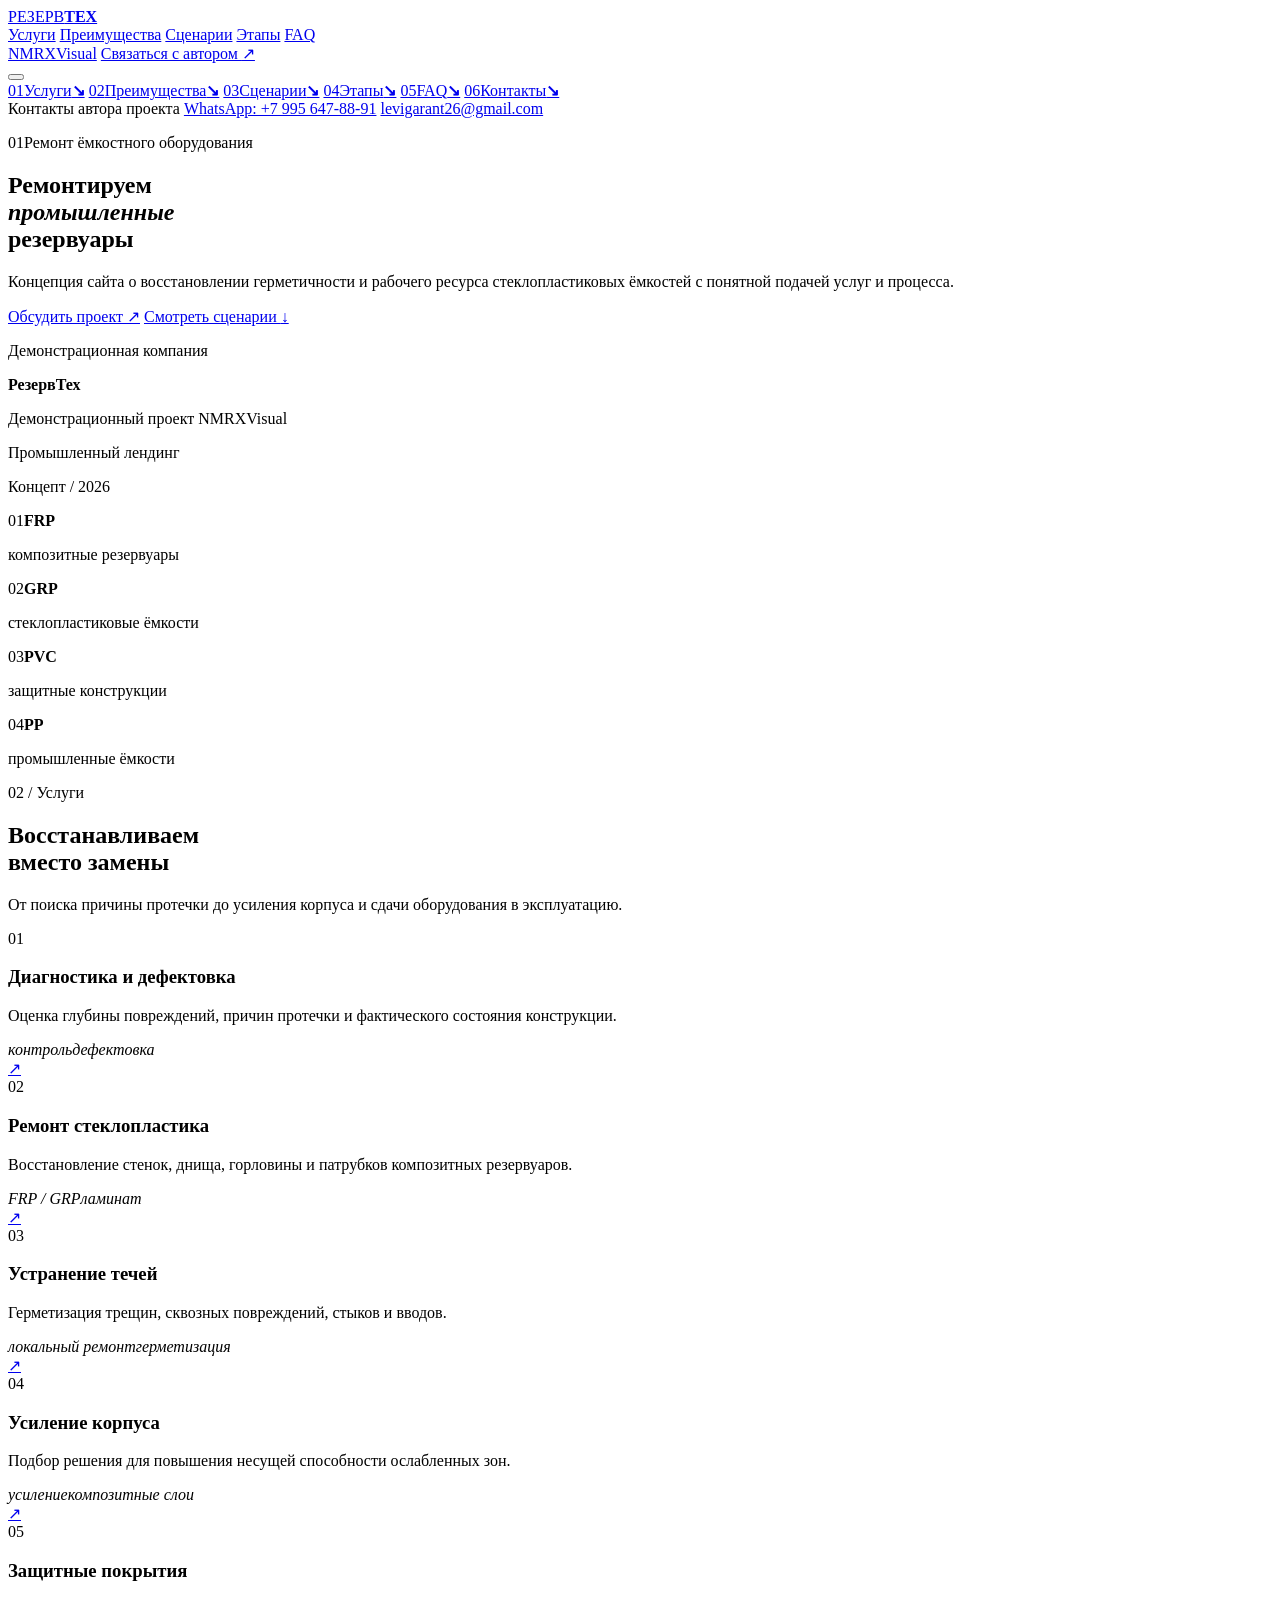
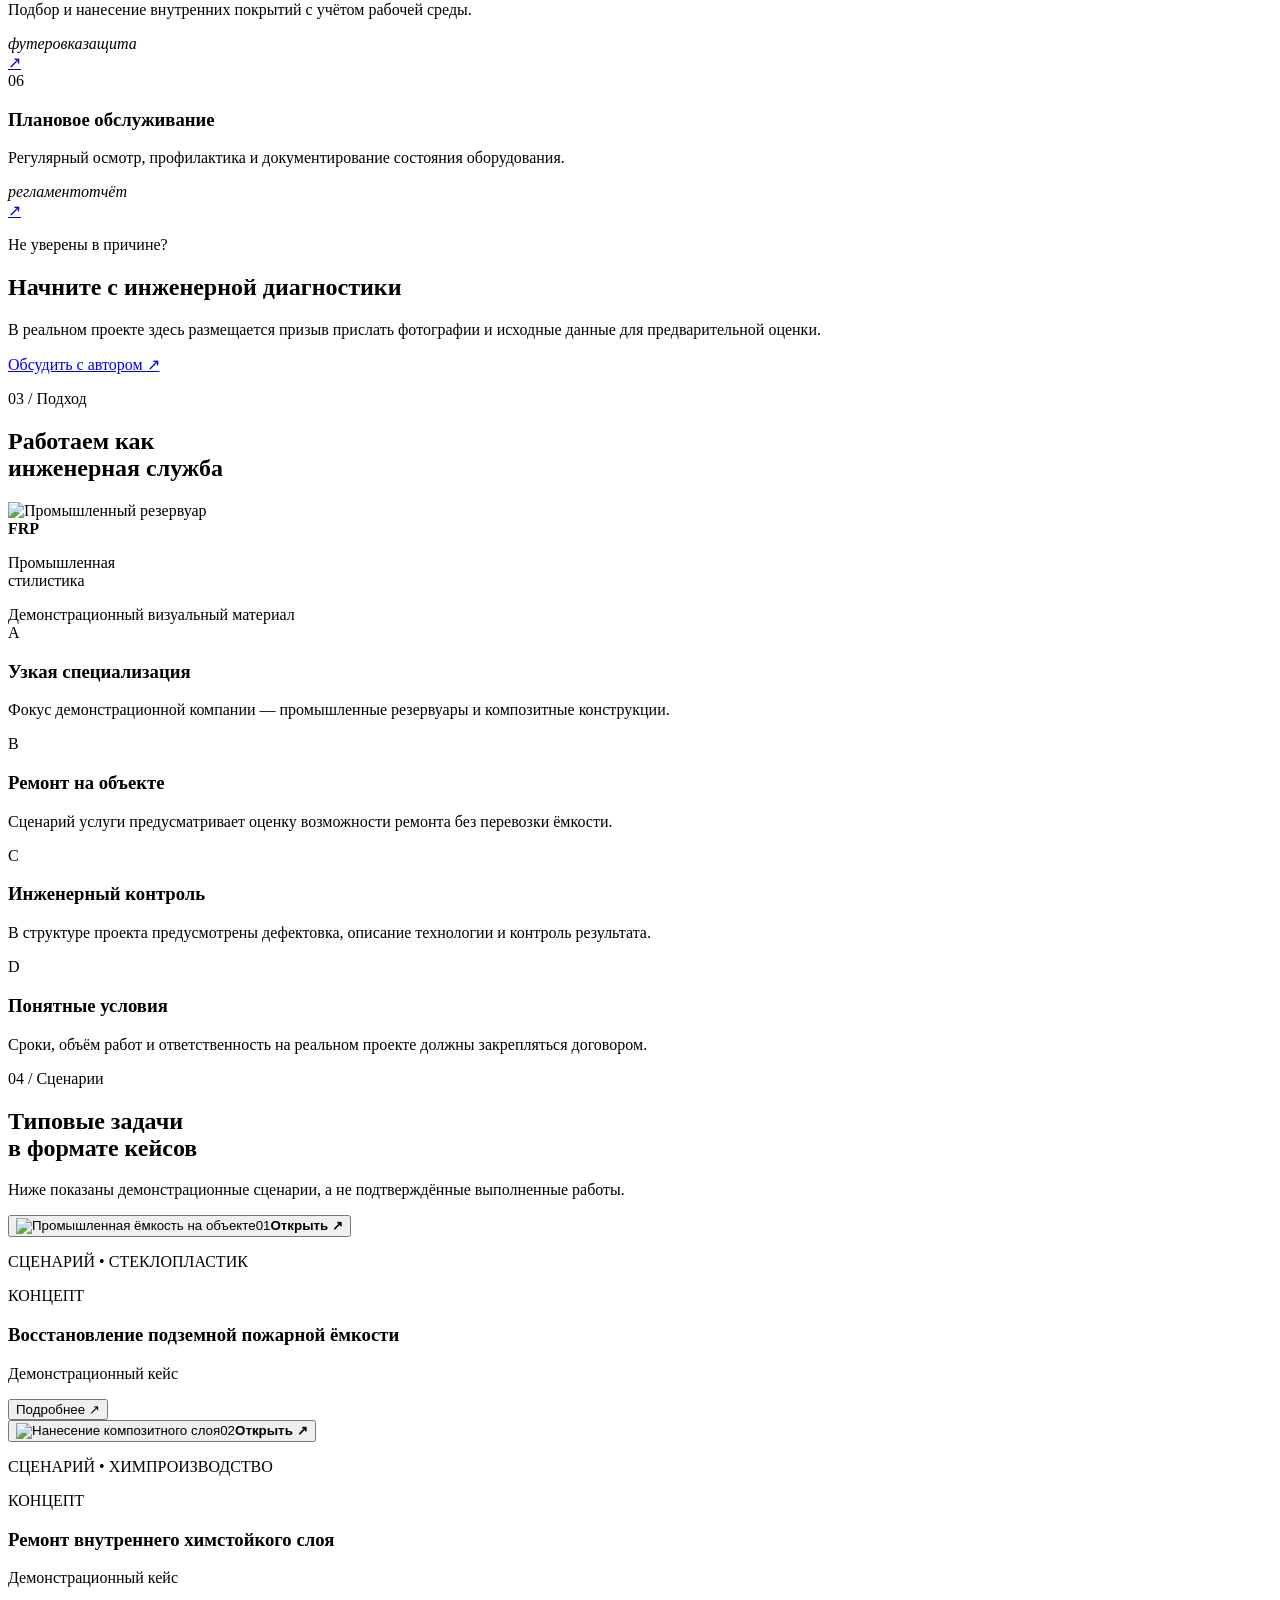
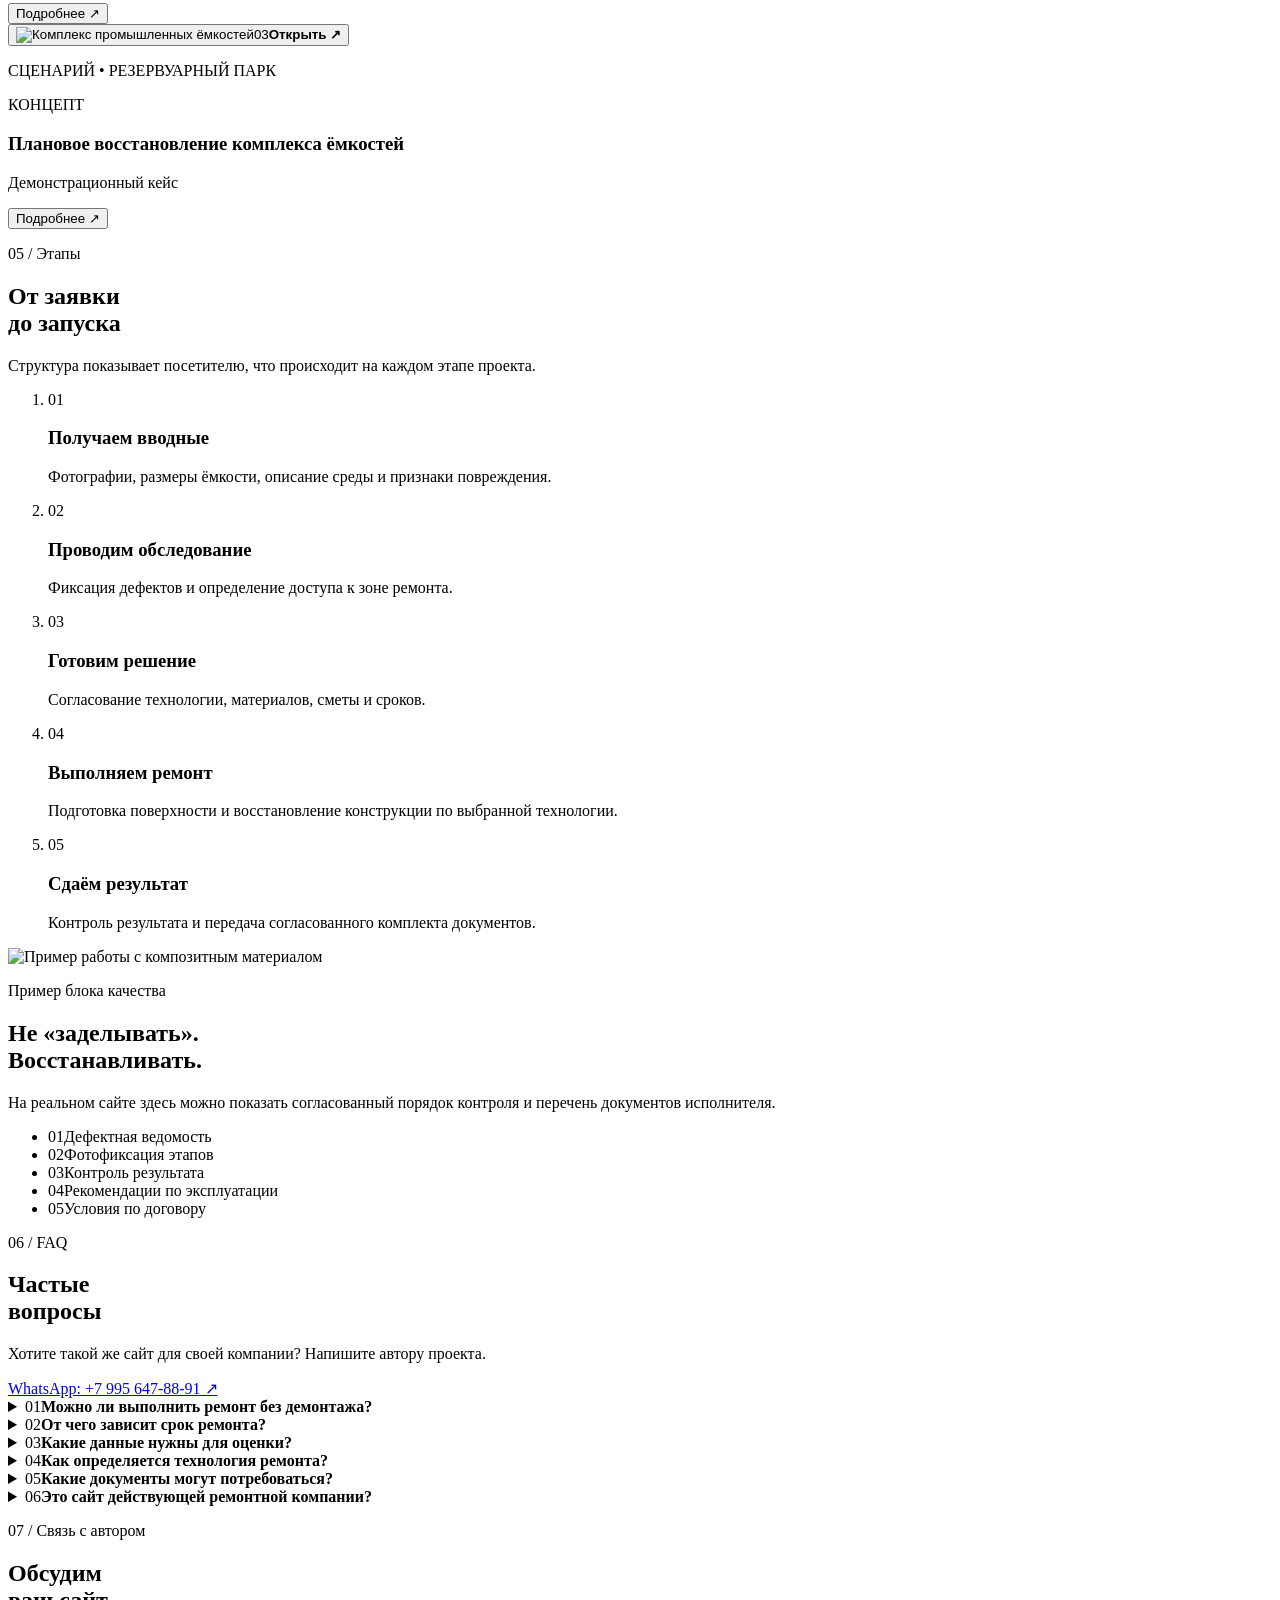
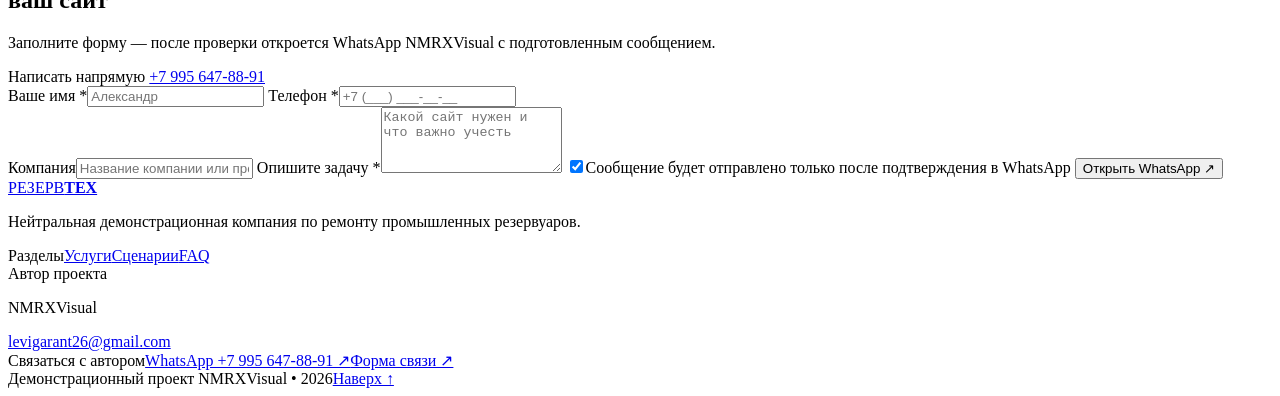
==== commit 623a3de9: "Add files via upload" ====
--- a/index.html
+++ b/index.html
@@ -3,92 +3,106 @@
 <head>
   <meta charset="utf-8">
   <meta name="viewport" content="width=device-width, initial-scale=1">
-  <title>NMRXVisual — ремонт промышленных резервуаров</title>
-  <meta name="description" content="Диагностика, ремонт и восстановление промышленных резервуаров и ёмкостного оборудования на объекте.">
+  <title>РезервТех — демонстрационный сайт ремонта промышленных резервуаров</title>
+  <meta name="description" content="Демонстрационный проект промышленного лендинга «РезервТех». Веб-дизайн и разработка — NMRXVisual.">
+  <meta name="robots" content="index, follow">
   <meta name="theme-color" content="#080a0b">
-  <meta name="robots" content="index,follow">
-  <link rel="canonical" href="https://company.ru/">
-  <link rel="icon" href="assets/icons/favicon.svg" type="image/svg+xml">
-  <link rel="manifest" href="site.webmanifest">
-  <link rel="preload" href="assets/fonts/geist-cyrillic.woff2" as="font" type="font/woff2" crossorigin>
-  <link rel="preload" href="assets/images/industrial-hero.webp" as="image" type="image/webp">
-  <link rel="stylesheet" href="assets/css/styles.css">
-
+  <link rel="canonical" href="https://nurs197.github.io/nmrxvisual-site/">
+  <link rel="icon" href="favicon.svg" type="image/svg+xml">
+  <link rel="stylesheet" href="assets/style.css">
+
+  <meta property="og:type" content="website">
   <meta property="og:locale" content="ru_RU">
-  <meta property="og:type" content="website">
-  <meta property="og:site_name" content="NMRXVisual">
-  <meta property="og:title" content="NMRXVisual — ремонт промышленных резервуаров">
-  <meta property="og:description" content="Диагностика, ремонт и восстановление промышленных резервуаров и ёмкостного оборудования на объекте.">
-  <meta property="og:url" content="https://company.ru/">
-  <meta property="og:image" content="https://company.ru/assets/images/og-cover.jpg">
+  <meta property="og:site_name" content="РезервТех">
+  <meta property="og:title" content="РезервТех — демонстрационный промышленный лендинг">
+  <meta property="og:description" content="Демонстрационный проект NMRXVisual для компании по ремонту промышленных резервуаров.">
+  <meta property="og:url" content="https://nurs197.github.io/nmrxvisual-site/">
+  <meta property="og:image" content="https://nurs197.github.io/nmrxvisual-site/assets/og-cover.jpg">
   <meta property="og:image:width" content="1200">
   <meta property="og:image:height" content="630">
-  <meta property="og:image:alt" content="NMRXVisual — ремонт промышленных резервуаров">
+  <meta property="og:image:alt" content="РезервТех — демонстрационный промышленный сайт">
+
   <meta name="twitter:card" content="summary_large_image">
-  <meta name="twitter:title" content="NMRXVisual — ремонт промышленных резервуаров">
-  <meta name="twitter:description" content="Диагностика, ремонт и восстановление промышленных резервуаров и ёмкостного оборудования.">
-  <meta name="twitter:image" content="https://company.ru/assets/images/og-cover.jpg">
+  <meta name="twitter:title" content="РезервТех — демонстрационный промышленный лендинг">
+  <meta name="twitter:description" content="Демонстрационный проект NMRXVisual.">
+  <meta name="twitter:image" content="https://nurs197.github.io/nmrxvisual-site/assets/og-cover.jpg">
+
+  <script type="application/ld+json">
+  {
+    "@context": "https://schema.org",
+    "@type": "CreativeWork",
+    "name": "РезервТех — демонстрационный промышленный лендинг",
+    "url": "https://nurs197.github.io/nmrxvisual-site/",
+    "description": "Демонстрационный проект сайта для нейтральной компании по ремонту промышленных резервуаров.",
+    "creator": {
+      "@type": "Organization",
+      "name": "NMRXVisual",
+      "email": "levigarant26@gmail.com"
+    }
+  }
+  </script>
 </head>
 <body>
   <main class="site-shell">
     <header class="site-header">
-      <a href="#top" aria-label="NMRXVisual — главная">
+      <a href="#top" aria-label="РезервТех — главная">
         <span class="brand">
           <span class="brand-mark" aria-hidden="true"><i></i><i></i><i></i></span>
-          <span>NMRX<b>VISUAL</b></span>
+          <span>РЕЗЕРВ<b>ТЕХ</b></span>
         </span>
       </a>
       <nav class="desktop-nav" aria-label="Основная навигация">
         <a href="#services">Услуги</a>
         <a href="#advantages">Преимущества</a>
-        <a href="#projects">Проекты</a>
+        <a href="#projects">Сценарии</a>
         <a href="#process">Этапы</a>
         <a href="#faq">FAQ</a>
       </nav>
       <div class="header-actions">
-        <a class="js-whatsapp" href="https://wa.me/79956478891?text=%D0%97%D0%B4%D1%80%D0%B0%D0%B2%D1%81%D1%82%D0%B2%D1%83%D0%B9%D1%82%D0%B5!%20%D0%AF%20%D1%83%D0%B2%D0%B8%D0%B4%D0%B5%D0%BB%20%D0%B2%D0%B0%D1%88%20%D1%81%D0%B0%D0%B9%D1%82%20%D0%B8%20%D1%85%D0%BE%D1%82%D0%B5%D0%BB%20%D0%B1%D1%8B%20%D1%83%D1%82%D0%BE%D1%87%D0%BD%D0%B8%D1%82%D1%8C%20%D1%81%D1%82%D0%BE%D0%B8%D0%BC%D0%BE%D1%81%D1%82%D1%8C%20%D0%B8%20%D0%B4%D0%B5%D1%82%D0%B0%D0%BB%D0%B8%20%D0%B7%D0%B0%D0%BA%D0%B0%D0%B7%D0%B0" target="_blank" rel="noopener">+7 995 647-88-91</a>
-        <a class="mini-cta js-whatsapp" href="https://wa.me/79956478891?text=%D0%97%D0%B4%D1%80%D0%B0%D0%B2%D1%81%D1%82%D0%B2%D1%83%D0%B9%D1%82%D0%B5!%20%D0%AF%20%D1%83%D0%B2%D0%B8%D0%B4%D0%B5%D0%BB%20%D0%B2%D0%B0%D1%88%20%D1%81%D0%B0%D0%B9%D1%82%20%D0%B8%20%D1%85%D0%BE%D1%82%D0%B5%D0%BB%20%D0%B1%D1%8B%20%D1%83%D1%82%D0%BE%D1%87%D0%BD%D0%B8%D1%82%D1%8C%20%D1%81%D1%82%D0%BE%D0%B8%D0%BC%D0%BE%D1%81%D1%82%D1%8C%20%D0%B8%20%D0%B4%D0%B5%D1%82%D0%B0%D0%BB%D0%B8%20%D0%B7%D0%B0%D0%BA%D0%B0%D0%B7%D0%B0" target="_blank" rel="noopener">Обсудить задачу <span>↗</span></a>
-      </div>
-      <button class="menu-toggle" type="button" aria-label="Открыть меню" aria-expanded="false"><span></span><span></span></button>
+        <a href="mailto:levigarant26@gmail.com">NMRXVisual</a>
+        <a class="mini-cta" data-whatsapp href="https://wa.me/79956478891" target="_blank" rel="noopener noreferrer">Связаться с автором <span>↗</span></a>
+      </div>
+      <button class="menu-toggle" type="button" aria-label="Открыть меню" aria-expanded="false" aria-controls="mobile-menu"><span></span><span></span></button>
     </header>
 
-    <aside class="mobile-panel" aria-hidden="true">
+    <aside class="mobile-panel" id="mobile-menu" aria-hidden="true">
       <nav>
         <a href="#services"><span>01</span>Услуги<b>↘</b></a>
         <a href="#advantages"><span>02</span>Преимущества<b>↘</b></a>
-        <a href="#projects"><span>03</span>Проекты<b>↘</b></a>
+        <a href="#projects"><span>03</span>Сценарии<b>↘</b></a>
         <a href="#process"><span>04</span>Этапы<b>↘</b></a>
         <a href="#faq"><span>05</span>FAQ<b>↘</b></a>
         <a href="#contacts"><span>06</span>Контакты<b>↘</b></a>
       </nav>
       <div>
-        <a class="js-whatsapp" href="https://wa.me/79956478891?text=%D0%97%D0%B4%D1%80%D0%B0%D0%B2%D1%81%D1%82%D0%B2%D1%83%D0%B9%D1%82%D0%B5!%20%D0%AF%20%D1%83%D0%B2%D0%B8%D0%B4%D0%B5%D0%BB%20%D0%B2%D0%B0%D1%88%20%D1%81%D0%B0%D0%B9%D1%82%20%D0%B8%20%D1%85%D0%BE%D1%82%D0%B5%D0%BB%20%D0%B1%D1%8B%20%D1%83%D1%82%D0%BE%D1%87%D0%BD%D0%B8%D1%82%D1%8C%20%D1%81%D1%82%D0%BE%D0%B8%D0%BC%D0%BE%D1%81%D1%82%D1%8C%20%D0%B8%20%D0%B4%D0%B5%D1%82%D0%B0%D0%BB%D0%B8%20%D0%B7%D0%B0%D0%BA%D0%B0%D0%B7%D0%B0" target="_blank" rel="noopener">WhatsApp: +7 995 647-88-91</a>
+        <span>Контакты автора проекта</span>
+        <a data-whatsapp href="https://wa.me/79956478891" target="_blank" rel="noopener noreferrer">WhatsApp: +7 995 647-88-91</a>
         <a href="mailto:levigarant26@gmail.com">levigarant26@gmail.com</a>
       </div>
     </aside>
 
     <section class="hero" id="top">
-      <div class="hero-image" role="img" aria-label="Инженер обследует промышленный резервуар"></div>
+      <div class="hero-image" role="img" aria-label="Промышленный резервуар"></div>
       <div class="hero-overlay"></div>
       <div class="hero-grid" aria-hidden="true"></div>
       <div class="hero-copy">
         <p class="kicker"><span>01</span>Ремонт ёмкостного оборудования</p>
         <h1>Ремонтируем<br><em>промышленные</em><br>резервуары</h1>
-        <p class="hero-lead">Восстанавливаем герметичность и рабочий ресурс стеклопластиковых ёмкостей — на объекте, с инженерным контролем и гарантией.</p>
+        <p class="hero-lead">Концепция сайта о восстановлении герметичности и рабочего ресурса стеклопластиковых ёмкостей с понятной подачей услуг и процесса.</p>
         <div class="hero-buttons">
-          <a class="button yellow-button js-whatsapp" href="https://wa.me/79956478891?text=%D0%97%D0%B4%D1%80%D0%B0%D0%B2%D1%81%D1%82%D0%B2%D1%83%D0%B9%D1%82%D0%B5!%20%D0%AF%20%D1%83%D0%B2%D0%B8%D0%B4%D0%B5%D0%BB%20%D0%B2%D0%B0%D1%88%20%D1%81%D0%B0%D0%B9%D1%82%20%D0%B8%20%D1%85%D0%BE%D1%82%D0%B5%D0%BB%20%D0%B1%D1%8B%20%D1%83%D1%82%D0%BE%D1%87%D0%BD%D0%B8%D1%82%D1%8C%20%D1%81%D1%82%D0%BE%D0%B8%D0%BC%D0%BE%D1%81%D1%82%D1%8C%20%D0%B8%20%D0%B4%D0%B5%D1%82%D0%B0%D0%BB%D0%B8%20%D0%B7%D0%B0%D0%BA%D0%B0%D0%B7%D0%B0" target="_blank" rel="noopener">Получить расчёт <span>↗</span></a>
-          <a class="text-button" href="#projects">Смотреть проекты <span>↓</span></a>
-        </div>
-      </div>
-      <div class="hero-note"><span></span><p>География работ</p><b>По согласованию</b></div>
-      <div class="hero-bottom"><p><i></i>Принимаем аварийные заявки</p><p>Инженерный подход</p><p>Пн–Вс / 24 часа</p></div>
-    </section>
-
-    <section class="metrics" aria-label="Условия работы">
-      <article><span>01</span><b>24/7</b><p>приём заявок</p></article>
-      <article><span>02</span><b>Выезд</b><p>работа на объекте</p></article>
-      <article><span>03</span><b>Договор</b><p>сроки и ответственность</p></article>
-      <article><span>04</span><b>Контроль</b><p>каждого этапа</p></article>
+          <a class="button yellow-button" data-whatsapp href="https://wa.me/79956478891" target="_blank" rel="noopener noreferrer">Обсудить проект <span>↗</span></a>
+          <a class="text-button" href="#projects">Смотреть сценарии <span>↓</span></a>
+        </div>
+      </div>
+      <div class="hero-note"><span></span><p>Демонстрационная компания</p><b>РезервТех</b></div>
+      <div class="hero-bottom"><p><i></i>Демонстрационный проект NMRXVisual</p><p>Промышленный лендинг</p><p>Концепт / 2026</p></div>
+    </section>
+
+    <section class="metrics" aria-label="Материалы и направления">
+      <article><span>01</span><b>FRP</b><p>композитные резервуары</p></article>
+      <article><span>02</span><b>GRP</b><p>стеклопластиковые ёмкости</p></article>
+      <article><span>03</span><b>PVC</b><p>защитные конструкции</p></article>
+      <article><span>04</span><b>PP</b><p>промышленные ёмкости</p></article>
     </section>
 
     <section class="section services" id="services">
@@ -100,168 +114,160 @@
         </div>
       </div>
       <div class="service-list">
-        <article><span>01</span><h3>Диагностика и дефектовка</h3><p>Определяем глубину повреждений, причины протечки и фактический ресурс конструкции.</p><div><i>ультразвуковой контроль</i><i>акт дефектовки</i></div><a class="js-whatsapp" href="https://wa.me/79956478891?text=%D0%97%D0%B4%D1%80%D0%B0%D0%B2%D1%81%D1%82%D0%B2%D1%83%D0%B9%D1%82%D0%B5!%20%D0%AF%20%D1%83%D0%B2%D0%B8%D0%B4%D0%B5%D0%BB%20%D0%B2%D0%B0%D1%88%20%D1%81%D0%B0%D0%B9%D1%82%20%D0%B8%20%D1%85%D0%BE%D1%82%D0%B5%D0%BB%20%D0%B1%D1%8B%20%D1%83%D1%82%D0%BE%D1%87%D0%BD%D0%B8%D1%82%D1%8C%20%D1%81%D1%82%D0%BE%D0%B8%D0%BC%D0%BE%D1%81%D1%82%D1%8C%20%D0%B8%20%D0%B4%D0%B5%D1%82%D0%B0%D0%BB%D0%B8%20%D0%B7%D0%B0%D0%BA%D0%B0%D0%B7%D0%B0" target="_blank" rel="noopener" aria-label="Оставить заявку: диагностика и дефектовка">↗</a></article>
-        <article><span>02</span><h3>Ремонт стеклопластика</h3><p>Восстанавливаем стенки, днища, горловины и патрубки композитных резервуаров.</p><div><i>FRP / GRP</i><i>ламинат</i></div><a class="js-whatsapp" href="https://wa.me/79956478891?text=%D0%97%D0%B4%D1%80%D0%B0%D0%B2%D1%81%D1%82%D0%B2%D1%83%D0%B9%D1%82%D0%B5!%20%D0%AF%20%D1%83%D0%B2%D0%B8%D0%B4%D0%B5%D0%BB%20%D0%B2%D0%B0%D1%88%20%D1%81%D0%B0%D0%B9%D1%82%20%D0%B8%20%D1%85%D0%BE%D1%82%D0%B5%D0%BB%20%D0%B1%D1%8B%20%D1%83%D1%82%D0%BE%D1%87%D0%BD%D0%B8%D1%82%D1%8C%20%D1%81%D1%82%D0%BE%D0%B8%D0%BC%D0%BE%D1%81%D1%82%D1%8C%20%D0%B8%20%D0%B4%D0%B5%D1%82%D0%B0%D0%BB%D0%B8%20%D0%B7%D0%B0%D0%BA%D0%B0%D0%B7%D0%B0" target="_blank" rel="noopener" aria-label="Оставить заявку: ремонт стеклопластика">↗</a></article>
-        <article><span>03</span><h3>Устранение течей</h3><p>Герметизируем трещины, сквозные повреждения, стыки и вводы без полной замены.</p><div><i>аварийный выезд</i><i>герметизация</i></div><a class="js-whatsapp" href="https://wa.me/79956478891?text=%D0%97%D0%B4%D1%80%D0%B0%D0%B2%D1%81%D1%82%D0%B2%D1%83%D0%B9%D1%82%D0%B5!%20%D0%AF%20%D1%83%D0%B2%D0%B8%D0%B4%D0%B5%D0%BB%20%D0%B2%D0%B0%D1%88%20%D1%81%D0%B0%D0%B9%D1%82%20%D0%B8%20%D1%85%D0%BE%D1%82%D0%B5%D0%BB%20%D0%B1%D1%8B%20%D1%83%D1%82%D0%BE%D1%87%D0%BD%D0%B8%D1%82%D1%8C%20%D1%81%D1%82%D0%BE%D0%B8%D0%BC%D0%BE%D1%81%D1%82%D1%8C%20%D0%B8%20%D0%B4%D0%B5%D1%82%D0%B0%D0%BB%D0%B8%20%D0%B7%D0%B0%D0%BA%D0%B0%D0%B7%D0%B0" target="_blank" rel="noopener" aria-label="Оставить заявку: устранение течей">↗</a></article>
-        <article><span>04</span><h3>Усиление корпуса</h3><p>Повышаем несущую способность ослабленных зон под фактические нагрузки.</p><div><i>расчёт усиления</i><i>композитные слои</i></div><a class="js-whatsapp" href="https://wa.me/79956478891?text=%D0%97%D0%B4%D1%80%D0%B0%D0%B2%D1%81%D1%82%D0%B2%D1%83%D0%B9%D1%82%D0%B5!%20%D0%AF%20%D1%83%D0%B2%D0%B8%D0%B4%D0%B5%D0%BB%20%D0%B2%D0%B0%D1%88%20%D1%81%D0%B0%D0%B9%D1%82%20%D0%B8%20%D1%85%D0%BE%D1%82%D0%B5%D0%BB%20%D0%B1%D1%8B%20%D1%83%D1%82%D0%BE%D1%87%D0%BD%D0%B8%D1%82%D1%8C%20%D1%81%D1%82%D0%BE%D0%B8%D0%BC%D0%BE%D1%81%D1%82%D1%8C%20%D0%B8%20%D0%B4%D0%B5%D1%82%D0%B0%D0%BB%D0%B8%20%D0%B7%D0%B0%D0%BA%D0%B0%D0%B7%D0%B0" target="_blank" rel="noopener" aria-label="Оставить заявку: усиление корпуса">↗</a></article>
-        <article><span>05</span><h3>Защитные покрытия</h3><p>Наносим химически стойкие внутренние покрытия для агрессивных сред.</p><div><i>футеровка</i><i>химстойкость</i></div><a class="js-whatsapp" href="https://wa.me/79956478891?text=%D0%97%D0%B4%D1%80%D0%B0%D0%B2%D1%81%D1%82%D0%B2%D1%83%D0%B9%D1%82%D0%B5!%20%D0%AF%20%D1%83%D0%B2%D0%B8%D0%B4%D0%B5%D0%BB%20%D0%B2%D0%B0%D1%88%20%D1%81%D0%B0%D0%B9%D1%82%20%D0%B8%20%D1%85%D0%BE%D1%82%D0%B5%D0%BB%20%D0%B1%D1%8B%20%D1%83%D1%82%D0%BE%D1%87%D0%BD%D0%B8%D1%82%D1%8C%20%D1%81%D1%82%D0%BE%D0%B8%D0%BC%D0%BE%D1%81%D1%82%D1%8C%20%D0%B8%20%D0%B4%D0%B5%D1%82%D0%B0%D0%BB%D0%B8%20%D0%B7%D0%B0%D0%BA%D0%B0%D0%B7%D0%B0" target="_blank" rel="noopener" aria-label="Оставить заявку: защитные покрытия">↗</a></article>
-        <article><span>06</span><h3>Плановое обслуживание</h3><p>Проводим регулярный осмотр, профилактику и документируем состояние.</p><div><i>регламент</i><i>техотчёт</i></div><a class="js-whatsapp" href="https://wa.me/79956478891?text=%D0%97%D0%B4%D1%80%D0%B0%D0%B2%D1%81%D1%82%D0%B2%D1%83%D0%B9%D1%82%D0%B5!%20%D0%AF%20%D1%83%D0%B2%D0%B8%D0%B4%D0%B5%D0%BB%20%D0%B2%D0%B0%D1%88%20%D1%81%D0%B0%D0%B9%D1%82%20%D0%B8%20%D1%85%D0%BE%D1%82%D0%B5%D0%BB%20%D0%B1%D1%8B%20%D1%83%D1%82%D0%BE%D1%87%D0%BD%D0%B8%D1%82%D1%8C%20%D1%81%D1%82%D0%BE%D0%B8%D0%BC%D0%BE%D1%81%D1%82%D1%8C%20%D0%B8%20%D0%B4%D0%B5%D1%82%D0%B0%D0%BB%D0%B8%20%D0%B7%D0%B0%D0%BA%D0%B0%D0%B7%D0%B0" target="_blank" rel="noopener" aria-label="Оставить заявку: плановое обслуживание">↗</a></article>
+        <article><span>01</span><h3>Диагностика и дефектовка</h3><p>Оценка глубины повреждений, причин протечки и фактического состояния конструкции.</p><div><i>контроль</i><i>дефектовка</i></div><a data-whatsapp href="https://wa.me/79956478891" target="_blank" rel="noopener noreferrer" aria-label="Обсудить раздел «Диагностика и дефектовка»">↗</a></article>
+        <article><span>02</span><h3>Ремонт стеклопластика</h3><p>Восстановление стенок, днища, горловины и патрубков композитных резервуаров.</p><div><i>FRP / GRP</i><i>ламинат</i></div><a data-whatsapp href="https://wa.me/79956478891" target="_blank" rel="noopener noreferrer" aria-label="Обсудить раздел «Ремонт стеклопластика»">↗</a></article>
+        <article><span>03</span><h3>Устранение течей</h3><p>Герметизация трещин, сквозных повреждений, стыков и вводов.</p><div><i>локальный ремонт</i><i>герметизация</i></div><a data-whatsapp href="https://wa.me/79956478891" target="_blank" rel="noopener noreferrer" aria-label="Обсудить раздел «Устранение течей»">↗</a></article>
+        <article><span>04</span><h3>Усиление корпуса</h3><p>Подбор решения для повышения несущей способности ослабленных зон.</p><div><i>усиление</i><i>композитные слои</i></div><a data-whatsapp href="https://wa.me/79956478891" target="_blank" rel="noopener noreferrer" aria-label="Обсудить раздел «Усиление корпуса»">↗</a></article>
+        <article><span>05</span><h3>Защитные покрытия</h3><p>Подбор и нанесение внутренних покрытий с учётом рабочей среды.</p><div><i>футеровка</i><i>защита</i></div><a data-whatsapp href="https://wa.me/79956478891" target="_blank" rel="noopener noreferrer" aria-label="Обсудить раздел «Защитные покрытия»">↗</a></article>
+        <article><span>06</span><h3>Плановое обслуживание</h3><p>Регулярный осмотр, профилактика и документирование состояния оборудования.</p><div><i>регламент</i><i>отчёт</i></div><a data-whatsapp href="https://wa.me/79956478891" target="_blank" rel="noopener noreferrer" aria-label="Обсудить раздел «Плановое обслуживание»">↗</a></article>
       </div>
     </section>
 
     <section class="diagnostic">
       <div><p class="index">Не уверены в причине?</p><h2>Начните с инженерной диагностики</h2></div>
-      <p>Пришлите фотографии и опишите проблему. Инженер оценит срочность и предложит следующий шаг.</p>
-      <a class="button dark-button js-whatsapp" href="https://wa.me/79956478891?text=%D0%97%D0%B4%D1%80%D0%B0%D0%B2%D1%81%D1%82%D0%B2%D1%83%D0%B9%D1%82%D0%B5!%20%D0%AF%20%D1%83%D0%B2%D0%B8%D0%B4%D0%B5%D0%BB%20%D0%B2%D0%B0%D1%88%20%D1%81%D0%B0%D0%B9%D1%82%20%D0%B8%20%D1%85%D0%BE%D1%82%D0%B5%D0%BB%20%D0%B1%D1%8B%20%D1%83%D1%82%D0%BE%D1%87%D0%BD%D0%B8%D1%82%D1%8C%20%D1%81%D1%82%D0%BE%D0%B8%D0%BC%D0%BE%D1%81%D1%82%D1%8C%20%D0%B8%20%D0%B4%D0%B5%D1%82%D0%B0%D0%BB%D0%B8%20%D0%B7%D0%B0%D0%BA%D0%B0%D0%B7%D0%B0" target="_blank" rel="noopener">Отправить материалы <span>↗</span></a>
+      <p>В реальном проекте здесь размещается призыв прислать фотографии и исходные данные для предварительной оценки.</p>
+      <a class="button dark-button" data-whatsapp href="https://wa.me/79956478891" target="_blank" rel="noopener noreferrer">Обсудить с автором <span>↗</span></a>
     </section>
 
     <section class="section advantages" id="advantages">
       <div class="section-head compact"><p class="index">03 / Подход</p><div><h2>Работаем как<br><span>инженерная служба</span></h2></div></div>
       <div class="advantages-grid">
         <div class="advantage-image">
-          <img src="assets/images/industrial-hero.webp" alt="Диагностика корпуса резервуара" width="1586" height="992" loading="lazy">
-          <div><b>24/7</b><p>Приём аварийных<br>заявок</p></div>
-          <span>Контроль поверхности перед ремонтом</span>
+          <img src="assets/industrial-hero.webp" alt="Промышленный резервуар" width="1586" height="992">
+          <div><b>FRP</b><p>Промышленная<br>стилистика</p></div>
+          <span>Демонстрационный визуальный материал</span>
         </div>
         <div class="advantage-list">
-          <article><span>A</span><div><h3>Узкая специализация</h3><p>Работаем именно с промышленными резервуарами и композитными конструкциями.</p></div></article>
-          <article><span>B</span><div><h3>Ремонт на объекте</h3><p>Большинство задач решаем без перевозки ёмкости и длительной остановки линии.</p></div></article>
-          <article><span>C</span><div><h3>Инженерный контроль</h3><p>Фиксируем исходное состояние, технологию ремонта и результаты испытаний.</p></div></article>
-          <article><span>D</span><div><h3>Понятная ответственность</h3><p>Закрепляем сроки, объём и гарантийные условия в договоре.</p></div></article>
+          <article><span>A</span><div><h3>Узкая специализация</h3><p>Фокус демонстрационной компании — промышленные резервуары и композитные конструкции.</p></div></article>
+          <article><span>B</span><div><h3>Ремонт на объекте</h3><p>Сценарий услуги предусматривает оценку возможности ремонта без перевозки ёмкости.</p></div></article>
+          <article><span>C</span><div><h3>Инженерный контроль</h3><p>В структуре проекта предусмотрены дефектовка, описание технологии и контроль результата.</p></div></article>
+          <article><span>D</span><div><h3>Понятные условия</h3><p>Сроки, объём работ и ответственность на реальном проекте должны закрепляться договором.</p></div></article>
         </div>
       </div>
     </section>
 
     <section class="section projects" id="projects">
       <div class="section-head projects-head">
-        <p class="index">04 / Проекты</p>
-        <div><h2>Результат видно<br><span>на объектах</span></h2></div>
-        <p>Примеры типовых задач. Итоговые сроки, технология и стоимость определяются после обследования.</p>
+        <p class="index">04 / Сценарии</p>
+        <div><h2>Типовые задачи<br><span>в формате кейсов</span></h2></div>
+        <p>Ниже показаны демонстрационные сценарии, а не подтверждённые выполненные работы.</p>
       </div>
       <div class="project-grid">
         <article class="project-card">
-          <button class="project-image" type="button" data-project="0" aria-label="Открыть проект: восстановление подземной пожарной ёмкости"><img src="assets/images/project-outdoor.webp" alt="Резервуар на промышленном объекте" width="1448" height="1086" loading="lazy"><span>01</span><b>Открыть ↗</b></button>
-          <div class="project-meta"><p>СТЕКЛОПЛАСТИК • 120 М³</p><span>КЕЙС</span></div>
-          <h3>Восстановление подземной пожарной ёмкости</h3><p class="location">Пример типовой задачи</p>
+          <button class="project-image" type="button" data-project="0" aria-label="Открыть сценарий: восстановление пожарной ёмкости"><img src="assets/project-outdoor.webp" alt="Промышленная ёмкость на объекте" width="1400" height="1050"><span>01</span><b>Открыть ↗</b></button>
+          <div class="project-meta"><p>СЦЕНАРИЙ • СТЕКЛОПЛАСТИК</p><span>КОНЦЕПТ</span></div>
+          <h3>Восстановление подземной пожарной ёмкости</h3><p class="location">Демонстрационный кейс</p>
           <button class="details-button" type="button" data-project="0">Подробнее <span>↗</span></button>
         </article>
         <article class="project-card">
-          <button class="project-image" type="button" data-project="1" aria-label="Открыть проект: ремонт химстойкого слоя"><img src="assets/images/project-laminate.webp" alt="Нанесение композитного ремонтного слоя" width="1448" height="1086" loading="lazy"><span>02</span><b>Открыть ↗</b></button>
-          <div class="project-meta"><p>ХИМПРОИЗВОДСТВО • 50 М³</p><span>КЕЙС</span></div>
-          <h3>Ремонт внутреннего химстойкого слоя</h3><p class="location">Пример типовой задачи</p>
+          <button class="project-image" type="button" data-project="1" aria-label="Открыть сценарий: ремонт химстойкого слоя"><img src="assets/project-laminate.webp" alt="Нанесение композитного слоя" width="1400" height="1050"><span>02</span><b>Открыть ↗</b></button>
+          <div class="project-meta"><p>СЦЕНАРИЙ • ХИМПРОИЗВОДСТВО</p><span>КОНЦЕПТ</span></div>
+          <h3>Ремонт внутреннего химстойкого слоя</h3><p class="location">Демонстрационный кейс</p>
           <button class="details-button" type="button" data-project="1">Подробнее <span>↗</span></button>
         </article>
         <article class="project-card">
-          <button class="project-image" type="button" data-project="2" aria-label="Открыть проект: восстановление комплекса ёмкостей"><img src="assets/images/project-complete.webp" alt="Готовый промышленный резервуар" width="1448" height="1086" loading="lazy"><span>03</span><b>Открыть ↗</b></button>
-          <div class="project-meta"><p>РЕЗЕРВУАРНЫЙ ПАРК • 3 ЕД.</p><span>КЕЙС</span></div>
-          <h3>Плановое восстановление комплекса ёмкостей</h3><p class="location">Пример типовой задачи</p>
+          <button class="project-image" type="button" data-project="2" aria-label="Открыть сценарий: восстановление комплекса ёмкостей"><img src="assets/project-complete.webp" alt="Комплекс промышленных ёмкостей" width="1400" height="1050"><span>03</span><b>Открыть ↗</b></button>
+          <div class="project-meta"><p>СЦЕНАРИЙ • РЕЗЕРВУАРНЫЙ ПАРК</p><span>КОНЦЕПТ</span></div>
+          <h3>Плановое восстановление комплекса ёмкостей</h3><p class="location">Демонстрационный кейс</p>
           <button class="details-button" type="button" data-project="2">Подробнее <span>↗</span></button>
         </article>
       </div>
     </section>
 
     <section class="section process" id="process">
-      <div class="process-head"><p class="index">05 / Этапы</p><h2>От заявки<br><span>до запуска</span></h2><p>Вы понимаете, что происходит на каждом этапе и когда оборудование вернётся в работу.</p></div>
+      <div class="process-head"><p class="index">05 / Этапы</p><h2>От заявки<br><span>до запуска</span></h2><p>Структура показывает посетителю, что происходит на каждом этапе проекта.</p></div>
       <ol>
         <li><span>01</span><h3>Получаем вводные</h3><p>Фотографии, размеры ёмкости, описание среды и признаки повреждения.</p></li>
-        <li><span>02</span><h3>Проводим обследование</h3><p>Инженер фиксирует дефекты и определяет доступ к зоне ремонта.</p></li>
-        <li><span>03</span><h3>Готовим решение</h3><p>Согласуем технологию, материалы, смету, сроки и остановку оборудования.</p></li>
-        <li><span>04</span><h3>Выполняем ремонт</h3><p>Готовим поверхность, восстанавливаем конструкцию и соблюдаем технологию.</p></li>
-        <li><span>05</span><h3>Сдаём результат</h3><p>Проводим контроль, передаём документы и фиксируем гарантию.</p></li>
+        <li><span>02</span><h3>Проводим обследование</h3><p>Фиксация дефектов и определение доступа к зоне ремонта.</p></li>
+        <li><span>03</span><h3>Готовим решение</h3><p>Согласование технологии, материалов, сметы и сроков.</p></li>
+        <li><span>04</span><h3>Выполняем ремонт</h3><p>Подготовка поверхности и восстановление конструкции по выбранной технологии.</p></li>
+        <li><span>05</span><h3>Сдаём результат</h3><p>Контроль результата и передача согласованного комплекта документов.</p></li>
       </ol>
     </section>
 
     <section class="quality">
-      <div><img src="assets/images/project-laminate.webp" alt="Нанесение композитного ремонтного слоя" width="1448" height="1086" loading="lazy"></div>
+      <div><img src="assets/project-laminate.webp" alt="Пример работы с композитным материалом" width="1400" height="1050"></div>
       <article>
-        <p class="index">Контроль качества</p>
-        <h2>Не «заделываем».<br><span>Восстанавливаем.</span></h2>
-        <p>Ремонт заканчивается проверкой результата и понятным комплектом документов.</p>
+        <p class="index">Пример блока качества</p>
+        <h2>Не «заделывать».<br><span>Восстанавливать.</span></h2>
+        <p>На реальном сайте здесь можно показать согласованный порядок контроля и перечень документов исполнителя.</p>
         <ul>
-          <li><span>01</span>Акт выполненных работ</li>
+          <li><span>01</span>Дефектная ведомость</li>
           <li><span>02</span>Фотофиксация этапов</li>
-          <li><span>03</span>Результаты испытаний</li>
+          <li><span>03</span>Контроль результата</li>
           <li><span>04</span>Рекомендации по эксплуатации</li>
-          <li><span>05</span>Гарантийные обязательства</li>
+          <li><span>05</span>Условия по договору</li>
         </ul>
       </article>
     </section>
 
     <section class="section faq" id="faq">
       <div class="faq-head">
-        <p class="index">06 / FAQ</p>
-        <h2>Частые<br><span>вопросы</span></h2>
-        <p>Не нашли ответа? Инженер уточнит детали и подскажет, с чего начать.</p>
-        <a class="js-whatsapp" href="https://wa.me/79956478891?text=%D0%97%D0%B4%D1%80%D0%B0%D0%B2%D1%81%D1%82%D0%B2%D1%83%D0%B9%D1%82%D0%B5!%20%D0%AF%20%D1%83%D0%B2%D0%B8%D0%B4%D0%B5%D0%BB%20%D0%B2%D0%B0%D1%88%20%D1%81%D0%B0%D0%B9%D1%82%20%D0%B8%20%D1%85%D0%BE%D1%82%D0%B5%D0%BB%20%D0%B1%D1%8B%20%D1%83%D1%82%D0%BE%D1%87%D0%BD%D0%B8%D1%82%D1%8C%20%D1%81%D1%82%D0%BE%D0%B8%D0%BC%D0%BE%D1%81%D1%82%D1%8C%20%D0%B8%20%D0%B4%D0%B5%D1%82%D0%B0%D0%BB%D0%B8%20%D0%B7%D0%B0%D0%BA%D0%B0%D0%B7%D0%B0" target="_blank" rel="noopener">WhatsApp: +7 995 647-88-91 ↗</a>
+        <p class="index">06 / FAQ</p><h2>Частые<br><span>вопросы</span></h2>
+        <p>Хотите такой же сайт для своей компании? Напишите автору проекта.</p>
+        <a data-whatsapp href="https://wa.me/79956478891" target="_blank" rel="noopener noreferrer">WhatsApp: +7 995 647-88-91 ↗</a>
       </div>
       <div class="faq-list">
-        <details><summary><span>01</span><b>Можно ли отремонтировать резервуар без демонтажа?</b><i></i></summary><p>Да. Большинство локальных повреждений устраняем непосредственно на объекте. Возможность ремонта без демонтажа подтверждаем после обследования.</p></details>
-        <details><summary><span>02</span><b>Сколько времени занимает ремонт?</b><i></i></summary><p>Локальный ремонт обычно занимает от 2 до 7 рабочих дней. Срок зависит от площади повреждения, материала и времени полимеризации составов.</p></details>
-        <details><summary><span>03</span><b>С какими материалами вы работаете?</b><i></i></summary><p>Основная специализация — стеклопластик и композиты. Также восстанавливаем защитные слои и узлы ёмкостей из полипропилена и ПВХ.</p></details>
-        <details><summary><span>04</span><b>Даёте ли вы гарантию?</b><i></i></summary><p>Да. Срок гарантии определяем после диагностики и закрепляем в договоре с учётом рабочей среды и технологии ремонта.</p></details>
-        <details><summary><span>05</span><b>Что нужно для предварительного расчёта?</b><i></i></summary><p>Фотографии повреждения, габариты резервуара, материал, назначение ёмкости и город. Остальные данные поможет уточнить инженер.</p></details>
-        <details><summary><span>06</span><b>Работаете ли вы с аварийными заявками?</b><i></i></summary><p>Да. Для аварийных случаев предусмотрен приоритетный выезд. Сообщите, есть ли активная течь и остановлено ли оборудование.</p></details>
+        <details><summary><span>01</span><b>Можно ли выполнить ремонт без демонтажа?</b><i></i></summary><p>Возможность ремонта на объекте зависит от материала, характера повреждения и доступа к рабочей зоне. Решение принимают после обследования.</p></details>
+        <details><summary><span>02</span><b>От чего зависит срок ремонта?</b><i></i></summary><p>Срок определяют площадь и глубина повреждения, материал резервуара, подготовка поверхности и время отверждения ремонтного состава.</p></details>
+        <details><summary><span>03</span><b>Какие данные нужны для оценки?</b><i></i></summary><p>Обычно достаточно фотографий повреждения, габаритов, материала, назначения ёмкости и описания рабочей среды.</p></details>
+        <details><summary><span>04</span><b>Как определяется технология ремонта?</b><i></i></summary><p>Технологию выбирают после дефектовки с учётом конструкции, нагрузок, рабочей среды и требований к дальнейшей эксплуатации.</p></details>
+        <details><summary><span>05</span><b>Какие документы могут потребоваться?</b><i></i></summary><p>Состав документов согласуют до начала работ. Он может включать дефектную ведомость, фотофиксацию, акт и рекомендации по эксплуатации.</p></details>
+        <details><summary><span>06</span><b>Это сайт действующей ремонтной компании?</b><i></i></summary><p>Нет. «РезервТех» — нейтральная демонстрационная компания, созданная для показа дизайна и разработки NMRXVisual.</p></details>
       </div>
     </section>
 
     <section class="application" id="application">
       <div>
-        <p class="index">07 / Заявка</p>
-        <h2>Обсудим<br>вашу задачу</h2>
-        <p>Оставьте контакты и опишите повреждение. После отправки откроется WhatsApp, где можно приложить фотографии.</p>
-        <span>Написать в WhatsApp</span>
-        <a class="js-whatsapp" href="https://wa.me/79956478891?text=%D0%97%D0%B4%D1%80%D0%B0%D0%B2%D1%81%D1%82%D0%B2%D1%83%D0%B9%D1%82%D0%B5!%20%D0%AF%20%D1%83%D0%B2%D0%B8%D0%B4%D0%B5%D0%BB%20%D0%B2%D0%B0%D1%88%20%D1%81%D0%B0%D0%B9%D1%82%20%D0%B8%20%D1%85%D0%BE%D1%82%D0%B5%D0%BB%20%D0%B1%D1%8B%20%D1%83%D1%82%D0%BE%D1%87%D0%BD%D0%B8%D1%82%D1%8C%20%D1%81%D1%82%D0%BE%D0%B8%D0%BC%D0%BE%D1%81%D1%82%D1%8C%20%D0%B8%20%D0%B4%D0%B5%D1%82%D0%B0%D0%BB%D0%B8%20%D0%B7%D0%B0%D0%BA%D0%B0%D0%B7%D0%B0" target="_blank" rel="noopener">+7 995 647-88-91</a>
-      </div>
-      <form id="request-form" novalidate>
+        <p class="index">07 / Связь с автором</p><h2>Обсудим<br>ваш сайт</h2>
+        <p>Заполните форму — после проверки откроется WhatsApp NMRXVisual с подготовленным сообщением.</p>
+        <span>Написать напрямую</span>
+        <a data-whatsapp href="https://wa.me/79956478891" target="_blank" rel="noopener noreferrer">+7 995 647-88-91</a>
+      </div>
+      <form id="contact-form" novalidate>
         <div class="form-row">
-          <label><span>Ваше имя *</span><input name="name" placeholder="Александр" autocomplete="name" required minlength="2"></label>
-          <label><span>Телефон *</span><input name="phone" type="tel" placeholder="+7 (___) ___-__-__" autocomplete="tel" required inputmode="tel"></label>
-        </div>
-        <label><span>Компания</span><input name="company" placeholder="Название организации" autocomplete="organization"></label>
-        <label><span>Опишите задачу *</span><textarea name="task" rows="4" placeholder="Тип ёмкости, объём, материал и что произошло" required></textarea></label>
-        <label class="consent"><input name="consent" type="checkbox" required><span>Согласен на передачу указанных данных через WhatsApp</span></label>
-        <button type="submit">Отправить заявку <span>↗</span></button>
-        <p class="form-error" role="alert" tabindex="-1" hidden>Проверьте имя, телефон, описание задачи и согласие.</p>
-        <p class="form-success" role="status" hidden>Данные подготовлены. Открываем WhatsApp.</p>
+          <label><span>Ваше имя *</span><input name="name" placeholder="Александр" autocomplete="name" required></label>
+          <label><span>Телефон *</span><input name="phone" type="tel" placeholder="+7 (___) ___-__-__" autocomplete="tel" required></label>
+        </div>
+        <label><span>Компания</span><input name="company" placeholder="Название компании или проекта"></label>
+        <label><span>Опишите задачу *</span><textarea name="task" rows="4" placeholder="Какой сайт нужен и что важно учесть" required></textarea></label>
+        <label class="consent"><input name="consent" type="checkbox" required checked><span>Сообщение будет отправлено только после подтверждения в WhatsApp</span></label>
+        <button type="submit">Открыть WhatsApp <span>↗</span></button>
+        <p class="form-error" role="alert" hidden>Проверьте имя, телефон, описание задачи и согласие.</p>
+        <p class="form-success" role="status" hidden>Данные подготовлены. Подтвердите отправку в открывшемся WhatsApp.</p>
       </form>
     </section>
 
     <footer id="contacts">
       <div>
-        <a href="#top"><span class="brand"><span class="brand-mark" aria-hidden="true"><i></i><i></i><i></i></span><span>NMRX<b>VISUAL</b></span></span></a>
-        <p>Ремонт и восстановление промышленных резервуаров</p>
-      </div>
-      <div>
-        <span>Контакты</span>
-        <a class="js-whatsapp" href="https://wa.me/79956478891?text=%D0%97%D0%B4%D1%80%D0%B0%D0%B2%D1%81%D1%82%D0%B2%D1%83%D0%B9%D1%82%D0%B5!%20%D0%AF%20%D1%83%D0%B2%D0%B8%D0%B4%D0%B5%D0%BB%20%D0%B2%D0%B0%D1%88%20%D1%81%D0%B0%D0%B9%D1%82%20%D0%B8%20%D1%85%D0%BE%D1%82%D0%B5%D0%BB%20%D0%B1%D1%8B%20%D1%83%D1%82%D0%BE%D1%87%D0%BD%D0%B8%D1%82%D1%8C%20%D1%81%D1%82%D0%BE%D0%B8%D0%BC%D0%BE%D1%81%D1%82%D1%8C%20%D0%B8%20%D0%B4%D0%B5%D1%82%D0%B0%D0%BB%D0%B8%20%D0%B7%D0%B0%D0%BA%D0%B0%D0%B7%D0%B0" target="_blank" rel="noopener">WhatsApp: +7 995 647-88-91</a>
-        <a href="mailto:levigarant26@gmail.com">levigarant26@gmail.com</a>
-      </div>
-      <div>
-        <span>Связь</span>
-        <a class="js-whatsapp" href="https://wa.me/79956478891?text=%D0%97%D0%B4%D1%80%D0%B0%D0%B2%D1%81%D1%82%D0%B2%D1%83%D0%B9%D1%82%D0%B5!%20%D0%AF%20%D1%83%D0%B2%D0%B8%D0%B4%D0%B5%D0%BB%20%D0%B2%D0%B0%D1%88%20%D1%81%D0%B0%D0%B9%D1%82%20%D0%B8%20%D1%85%D0%BE%D1%82%D0%B5%D0%BB%20%D0%B1%D1%8B%20%D1%83%D1%82%D0%BE%D1%87%D0%BD%D0%B8%D1%82%D1%8C%20%D1%81%D1%82%D0%BE%D0%B8%D0%BC%D0%BE%D1%81%D1%82%D1%8C%20%D0%B8%20%D0%B4%D0%B5%D1%82%D0%B0%D0%BB%D0%B8%20%D0%B7%D0%B0%D0%BA%D0%B0%D0%B7%D0%B0" target="_blank" rel="noopener">Оставить заявку ↗</a>
-        <a class="js-whatsapp" href="https://wa.me/79956478891?text=%D0%97%D0%B4%D1%80%D0%B0%D0%B2%D1%81%D1%82%D0%B2%D1%83%D0%B9%D1%82%D0%B5!%20%D0%AF%20%D1%83%D0%B2%D0%B8%D0%B4%D0%B5%D0%BB%20%D0%B2%D0%B0%D1%88%20%D1%81%D0%B0%D0%B9%D1%82%20%D0%B8%20%D1%85%D0%BE%D1%82%D0%B5%D0%BB%20%D0%B1%D1%8B%20%D1%83%D1%82%D0%BE%D1%87%D0%BD%D0%B8%D1%82%D1%8C%20%D1%81%D1%82%D0%BE%D0%B8%D0%BC%D0%BE%D1%81%D1%82%D1%8C%20%D0%B8%20%D0%B4%D0%B5%D1%82%D0%B0%D0%BB%D0%B8%20%D0%B7%D0%B0%D0%BA%D0%B0%D0%B7%D0%B0" target="_blank" rel="noopener">Получить консультацию ↗</a>
-      </div>
-      <section><span>© 2026 NMRXVisual</span><a href="#top">Наверх ↑</a></section>
+        <a href="#top"><span class="brand"><span class="brand-mark" aria-hidden="true"><i></i><i></i><i></i></span><span>РЕЗЕРВ<b>ТЕХ</b></span></span></a>
+        <p>Нейтральная демонстрационная компания по ремонту промышленных резервуаров.</p>
+      </div>
+      <div><span>Разделы</span><a href="#services">Услуги</a><a href="#projects">Сценарии</a><a href="#faq">FAQ</a></div>
+      <div><span>Автор проекта</span><p>NMRXVisual</p><a href="mailto:levigarant26@gmail.com">levigarant26@gmail.com</a></div>
+      <div><span>Связаться с автором</span><a data-whatsapp href="https://wa.me/79956478891" target="_blank" rel="noopener noreferrer">WhatsApp +7 995 647-88-91 ↗</a><a href="#application">Форма связи ↗</a></div>
+      <section><span>Демонстрационный проект NMRXVisual • 2026</span><a href="#top">Наверх ↑</a></section>
     </footer>
 
-    <div class="modal" role="dialog" aria-modal="true" aria-labelledby="modal-title" hidden>
-      <button class="modal-bg" type="button" aria-label="Закрыть проект"></button>
+    <div class="modal" id="project-modal" role="dialog" aria-modal="true" aria-labelledby="modal-title" hidden>
+      <button class="modal-bg" type="button" aria-label="Закрыть сценарий"></button>
       <article>
         <button class="modal-close" type="button">Закрыть ×</button>
-        <img id="modal-image" src="assets/images/project-outdoor.webp" alt="">
+        <img id="modal-image" src="assets/project-outdoor.webp" alt="" width="1400" height="1050">
         <div>
-          <p id="modal-category"></p>
-          <h2 id="modal-title"></h2>
+          <p id="modal-category"></p><h2 id="modal-title"></h2>
           <dl>
-            <div><dt>Формат</dt><dd id="modal-place"></dd></div>
-            <div><dt>Срок</dt><dd id="modal-duration"></dd></div>
-            <div><dt>Результат</dt><dd id="modal-result"></dd></div>
+            <div><dt>Статус</dt><dd>Демонстрационный кейс</dd></div>
+            <div><dt>Формат</dt><dd>Сценарий для портфолио</dd></div>
+            <div><dt>Описание</dt><dd id="modal-description"></dd></div>
           </dl>
-          <a class="button yellow-button js-whatsapp" href="https://wa.me/79956478891?text=%D0%97%D0%B4%D1%80%D0%B0%D0%B2%D1%81%D1%82%D0%B2%D1%83%D0%B9%D1%82%D0%B5!%20%D0%AF%20%D1%83%D0%B2%D0%B8%D0%B4%D0%B5%D0%BB%20%D0%B2%D0%B0%D1%88%20%D1%81%D0%B0%D0%B9%D1%82%20%D0%B8%20%D1%85%D0%BE%D1%82%D0%B5%D0%BB%20%D0%B1%D1%8B%20%D1%83%D1%82%D0%BE%D1%87%D0%BD%D0%B8%D1%82%D1%8C%20%D1%81%D1%82%D0%BE%D0%B8%D0%BC%D0%BE%D1%81%D1%82%D1%8C%20%D0%B8%20%D0%B4%D0%B5%D1%82%D0%B0%D0%BB%D0%B8%20%D0%B7%D0%B0%D0%BA%D0%B0%D0%B7%D0%B0" target="_blank" rel="noopener">Обсудить похожий проект <span>↗</span></a>
+          <a class="button yellow-button" data-whatsapp href="https://wa.me/79956478891" target="_blank" rel="noopener noreferrer">Обсудить сайт <span>↗</span></a>
         </div>
       </article>
     </div>
+
+    <noscript><p style="padding:16px;background:#f5b000;color:#080a0b">Для работы мобильного меню, формы и окон сценариев включите JavaScript. Написать автору: <a href="mailto:levigarant26@gmail.com">levigarant26@gmail.com</a>.</p></noscript>
   </main>
-  <script src="assets/js/main.js" defer></script>
+  <script src="assets/script.js" defer></script>
 </body>
 </html>
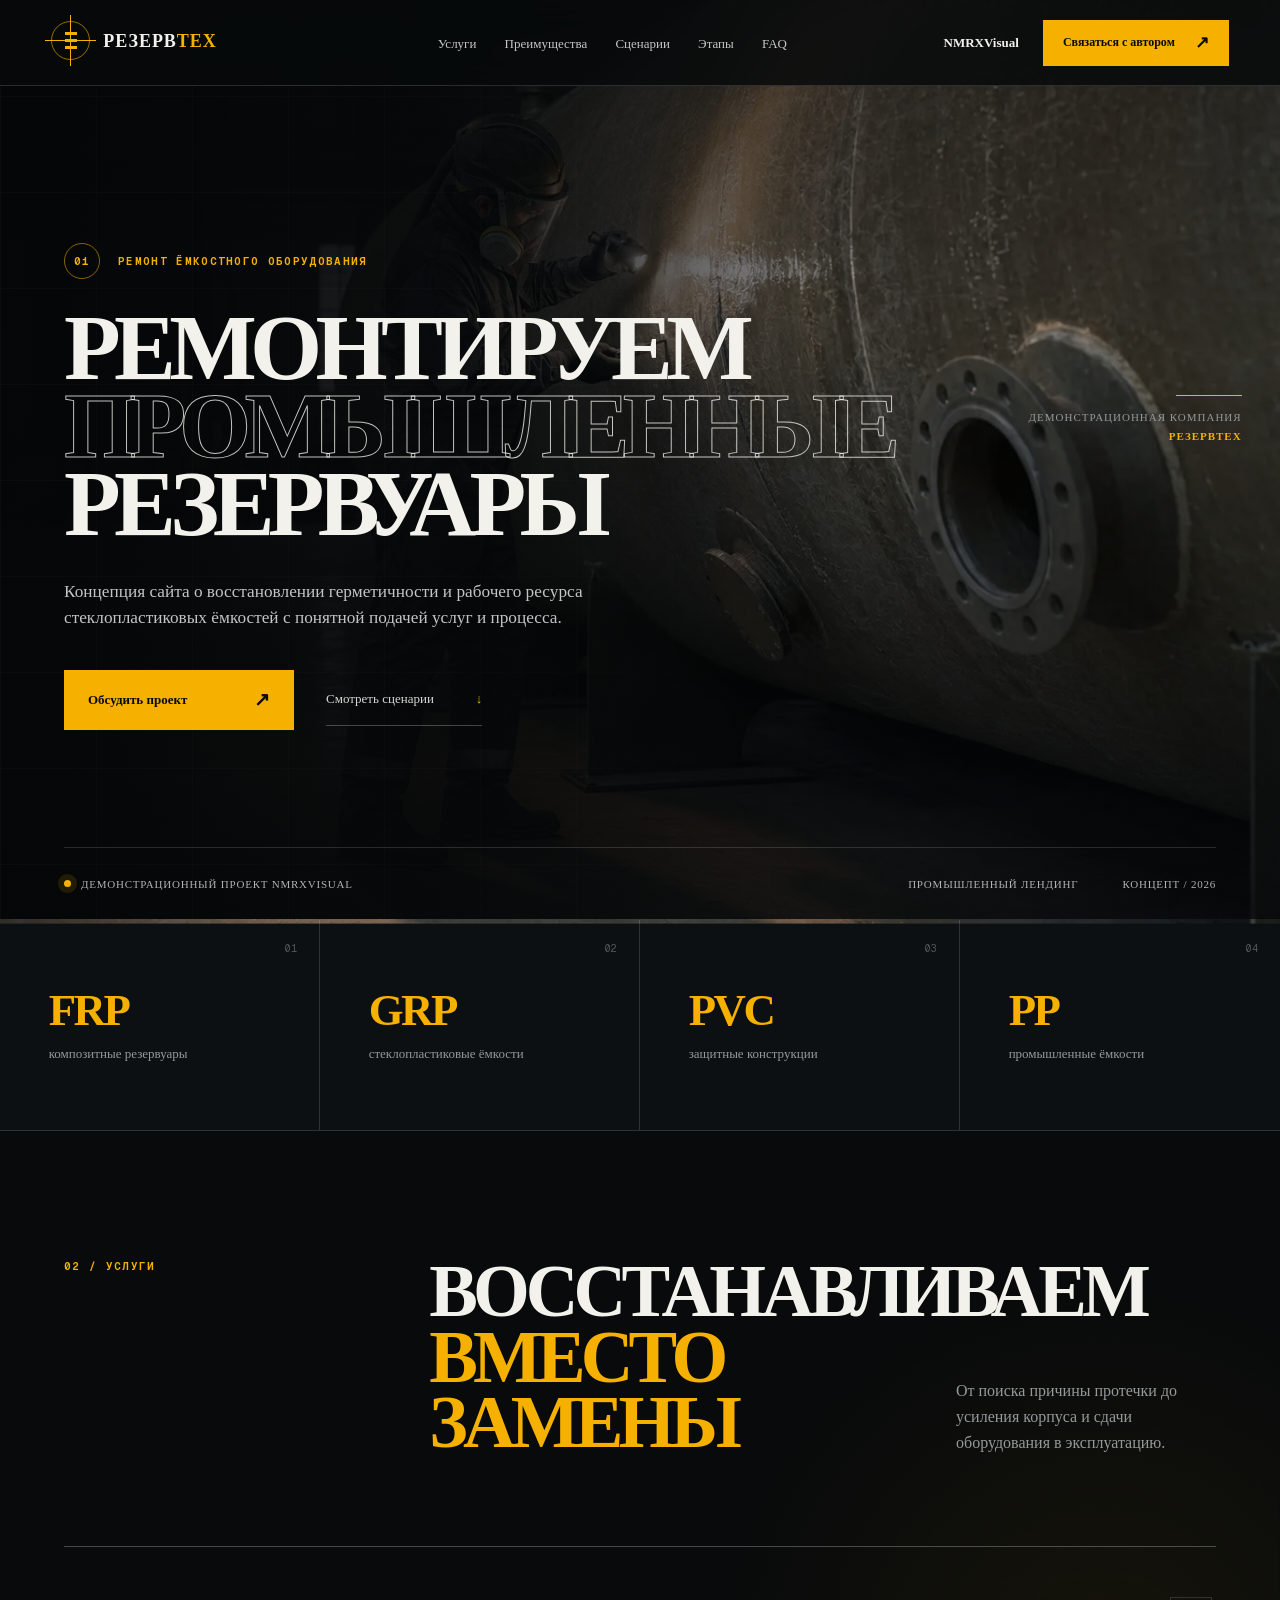
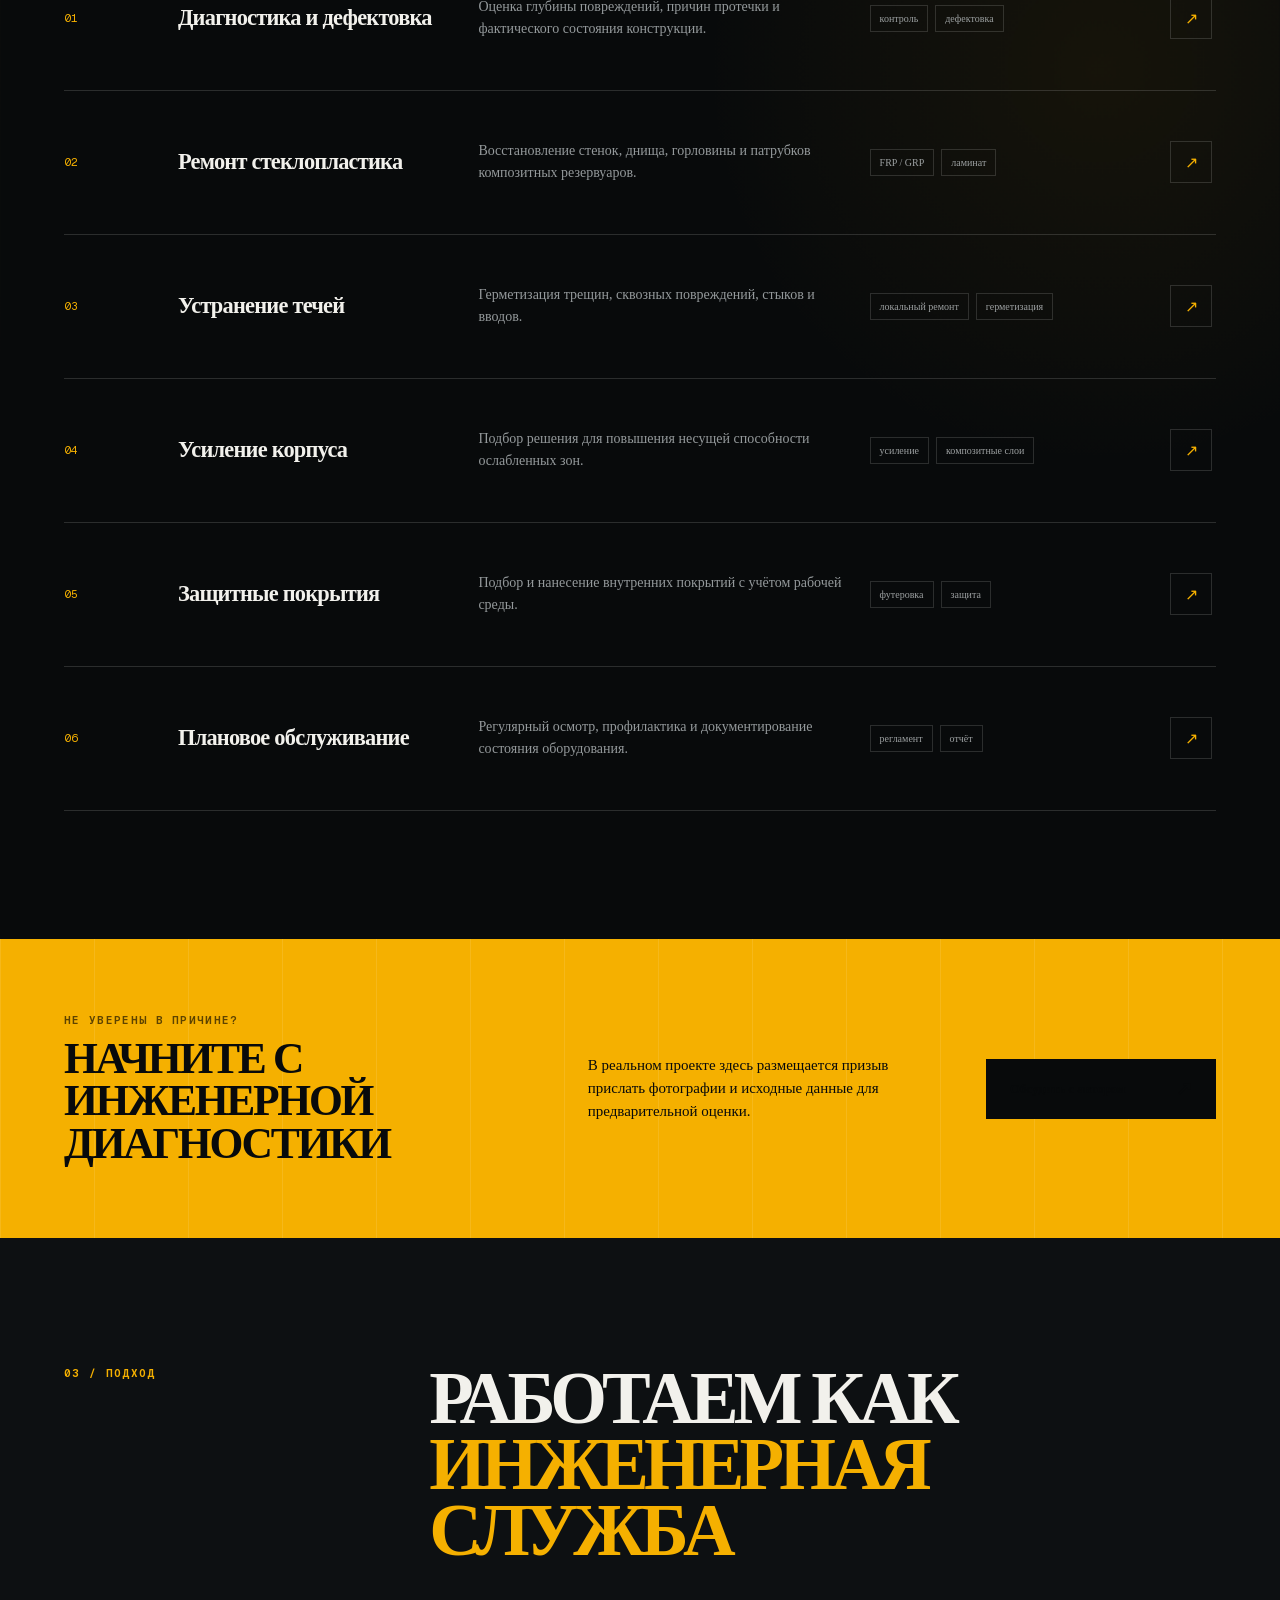
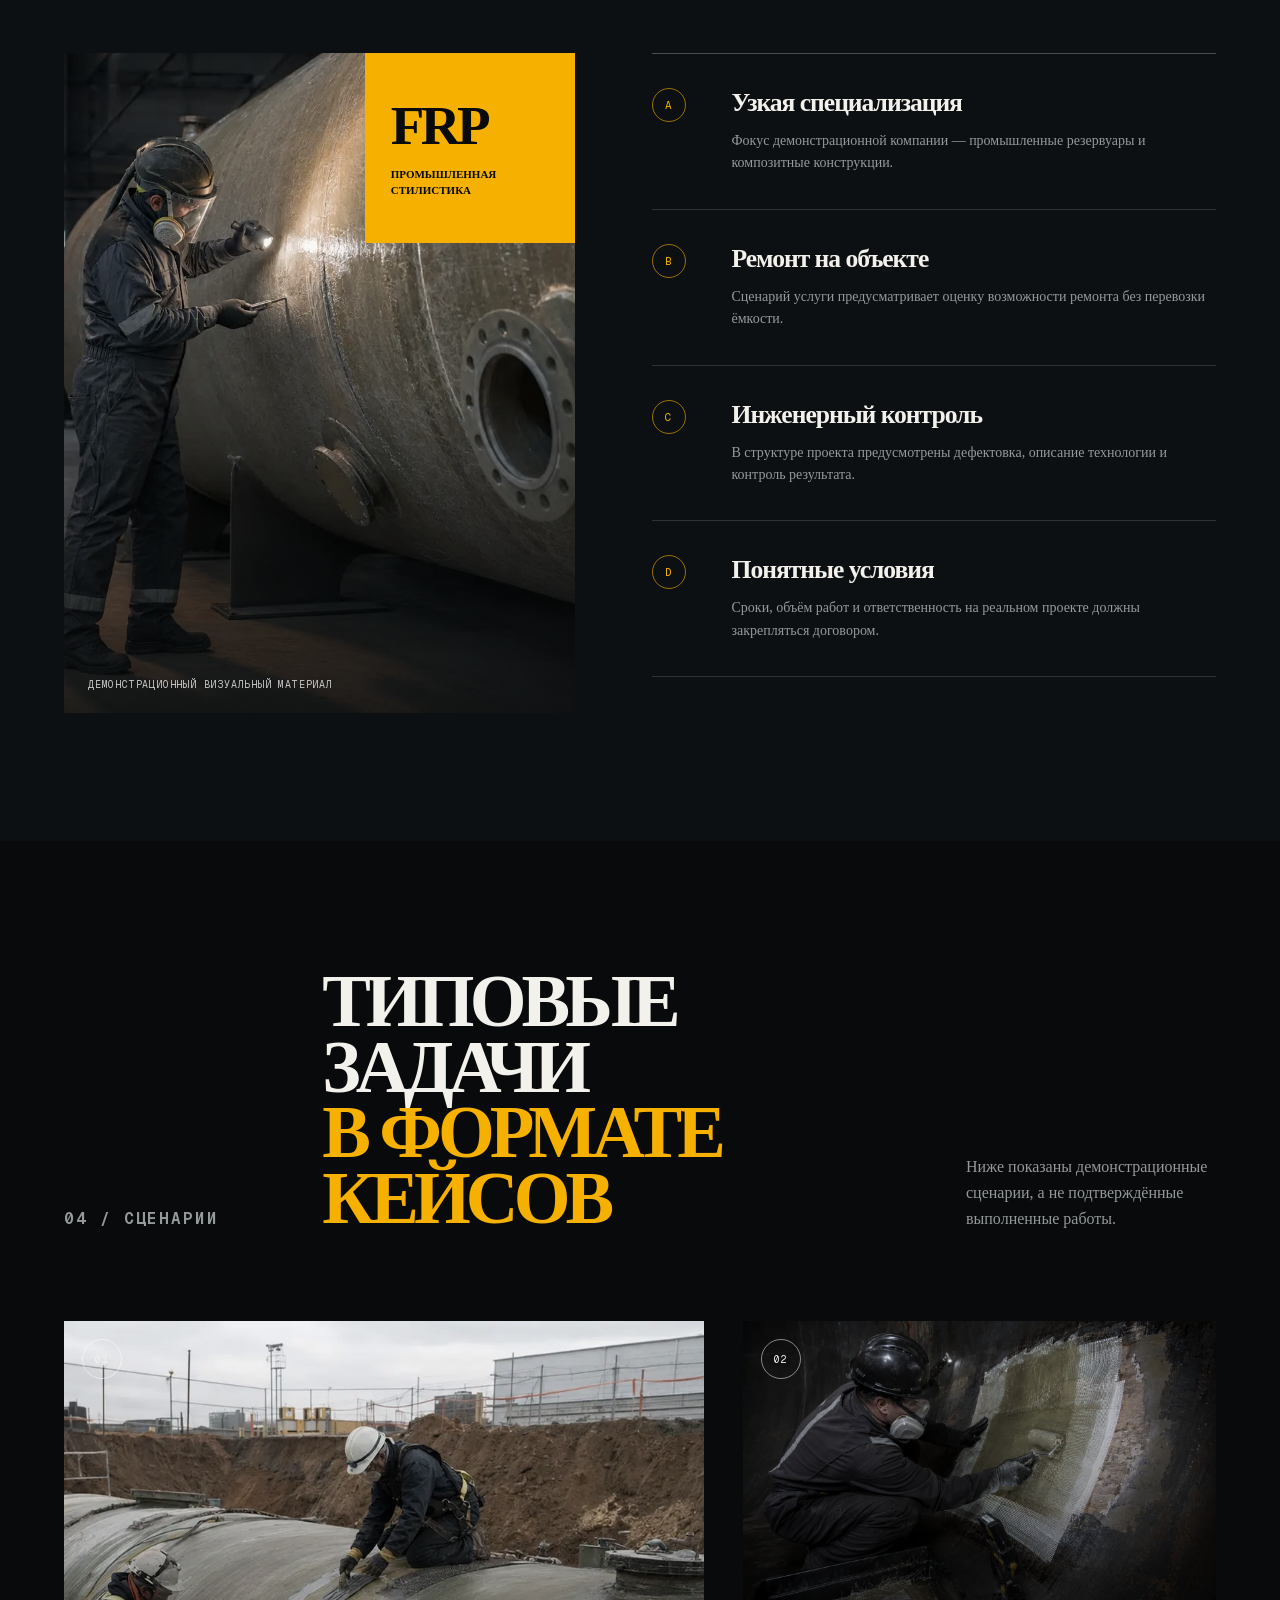
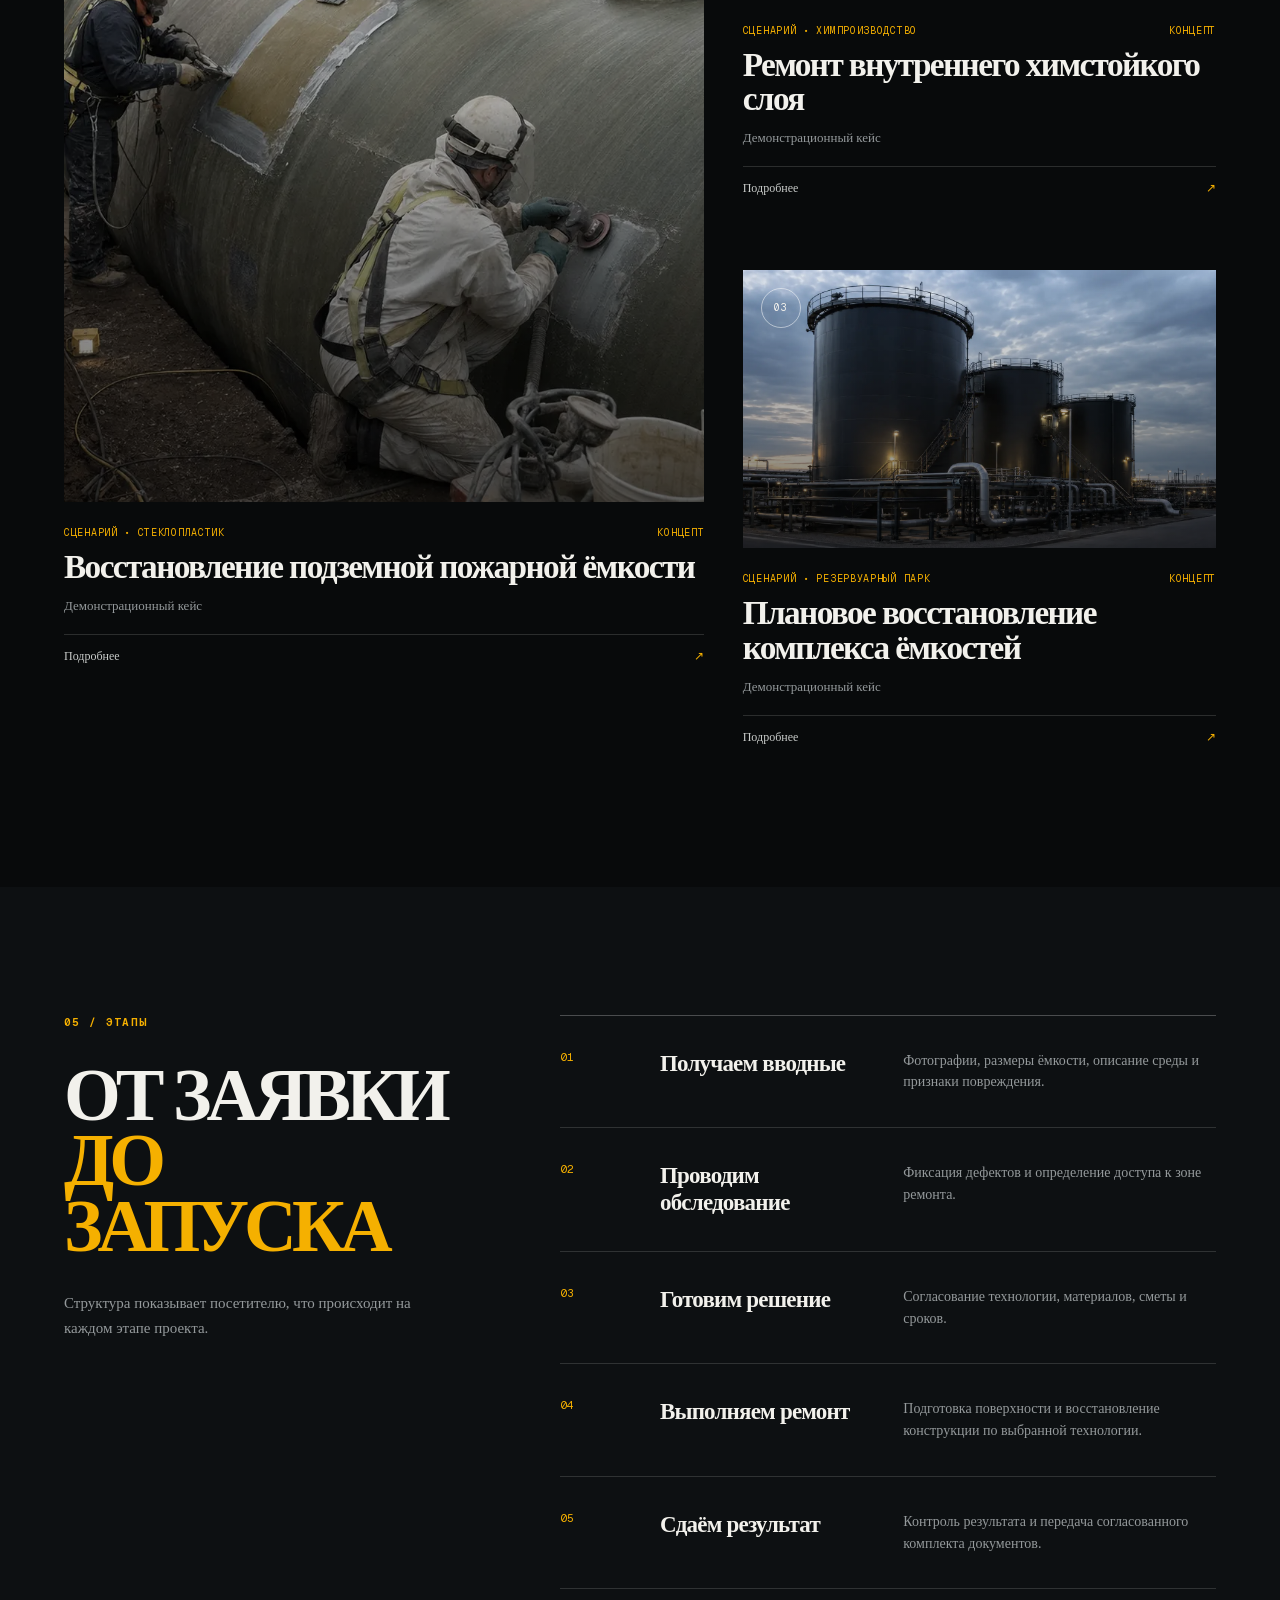
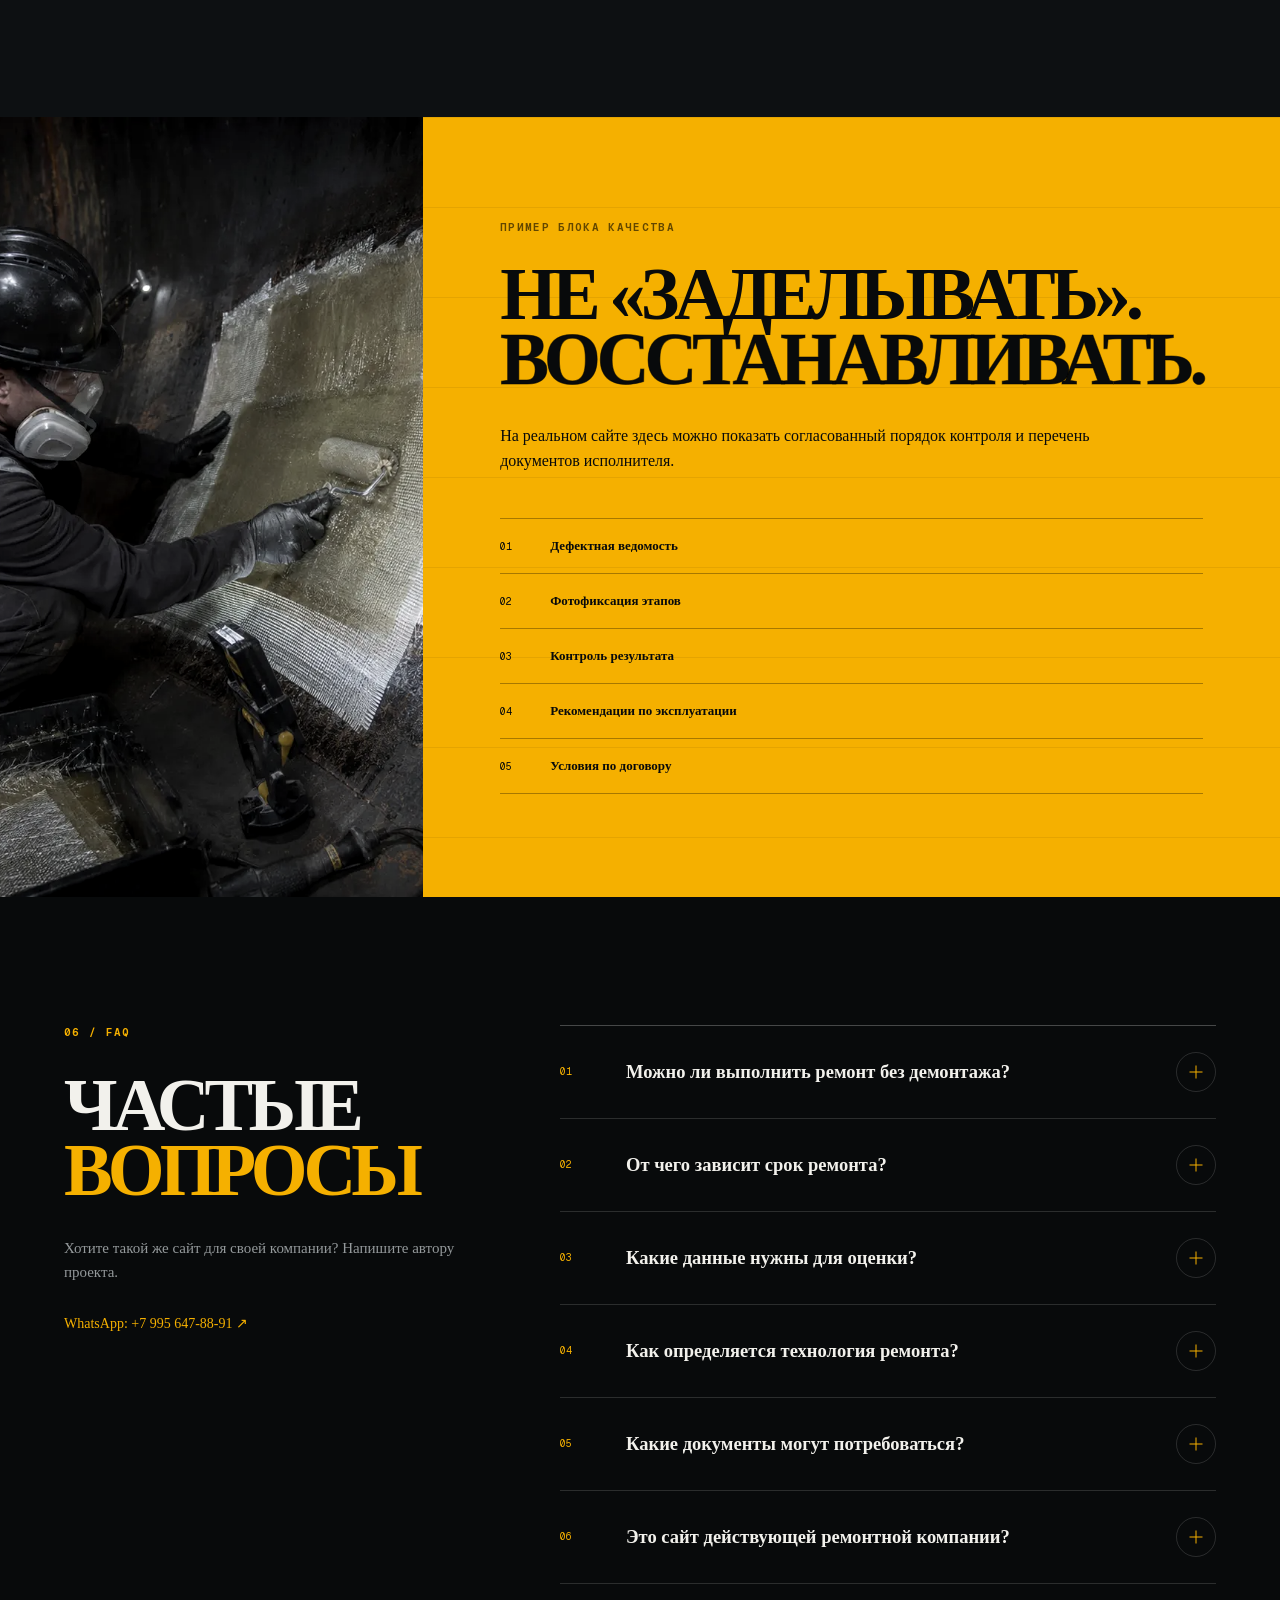
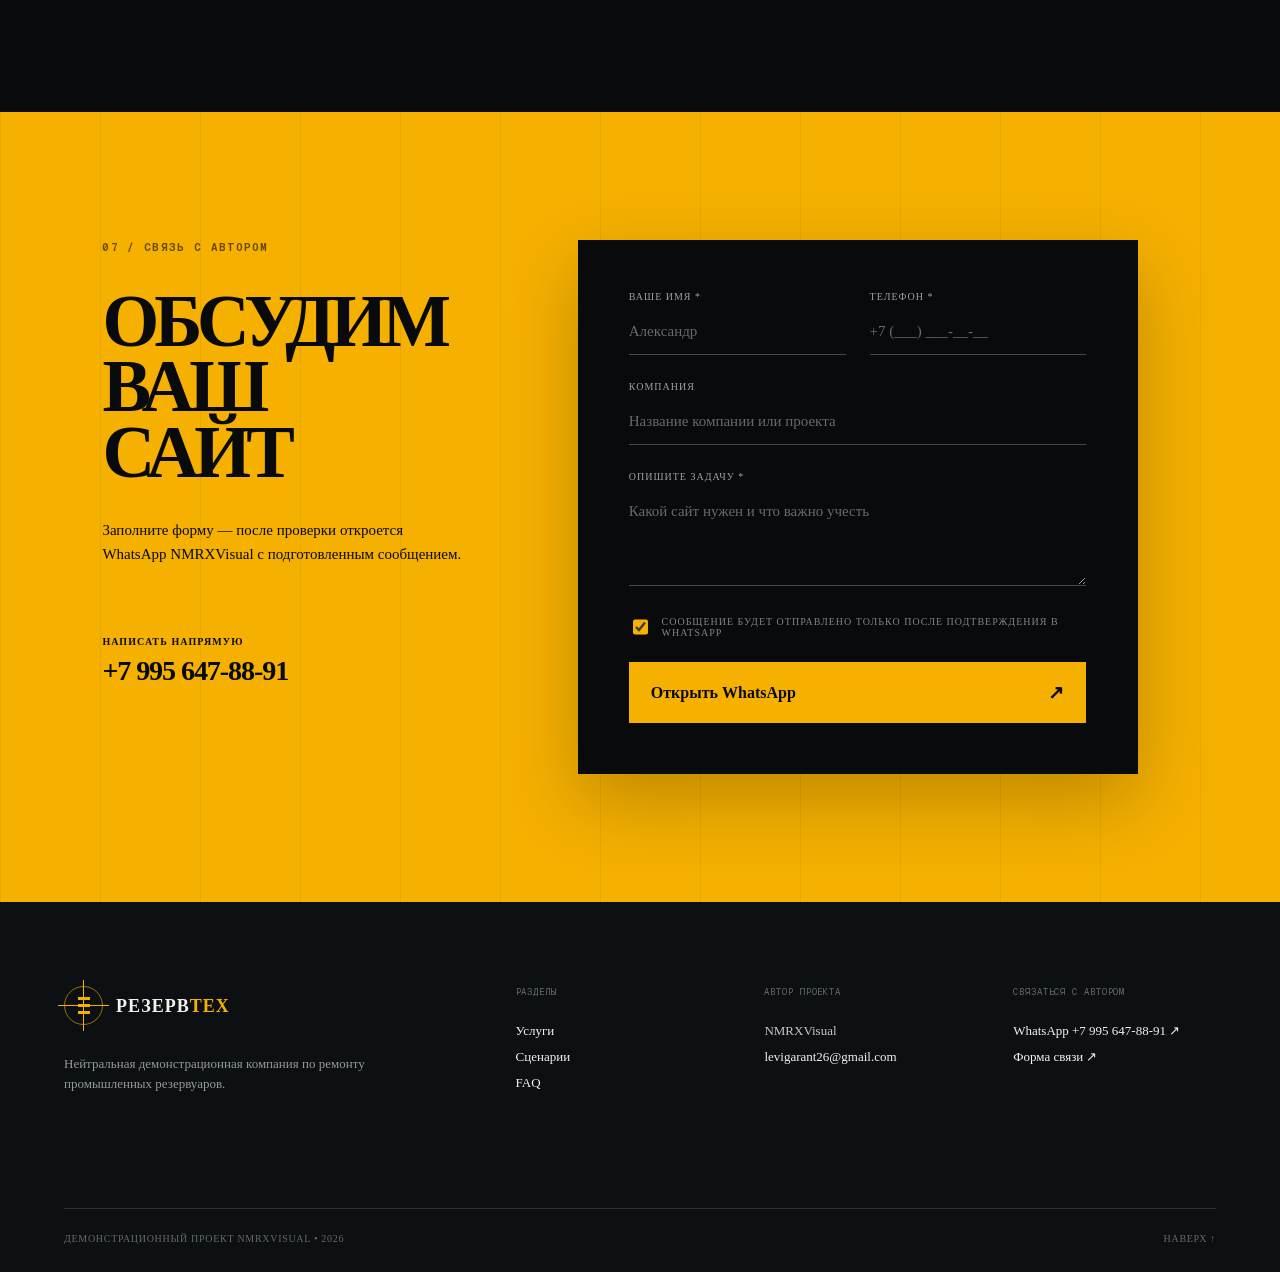
==== commit a7d210f1: "Add files via upload" ====
--- a/index.html
+++ b/index.html
@@ -8,8 +8,9 @@
   <meta name="robots" content="index, follow">
   <meta name="theme-color" content="#080a0b">
   <link rel="canonical" href="https://nurs197.github.io/nmrxvisual-site/">
-  <link rel="icon" href="favicon.svg" type="image/svg+xml">
-  <link rel="stylesheet" href="assets/style.css">
+  <link rel="icon" href="./assets/icons/favicon.svg" type="image/svg+xml">
+  <link rel="manifest" href="./site.webmanifest">
+  <link rel="stylesheet" href="./assets/css/styles.css">
 
   <meta property="og:type" content="website">
   <meta property="og:locale" content="ru_RU">
@@ -17,7 +18,7 @@
   <meta property="og:title" content="РезервТех — демонстрационный промышленный лендинг">
   <meta property="og:description" content="Демонстрационный проект NMRXVisual для компании по ремонту промышленных резервуаров.">
   <meta property="og:url" content="https://nurs197.github.io/nmrxvisual-site/">
-  <meta property="og:image" content="https://nurs197.github.io/nmrxvisual-site/assets/og-cover.jpg">
+  <meta property="og:image" content="https://nurs197.github.io/nmrxvisual-site/assets/images/og-cover.jpg">
   <meta property="og:image:width" content="1200">
   <meta property="og:image:height" content="630">
   <meta property="og:image:alt" content="РезервТех — демонстрационный промышленный сайт">
@@ -25,7 +26,7 @@
   <meta name="twitter:card" content="summary_large_image">
   <meta name="twitter:title" content="РезервТех — демонстрационный промышленный лендинг">
   <meta name="twitter:description" content="Демонстрационный проект NMRXVisual.">
-  <meta name="twitter:image" content="https://nurs197.github.io/nmrxvisual-site/assets/og-cover.jpg">
+  <meta name="twitter:image" content="https://nurs197.github.io/nmrxvisual-site/assets/images/og-cover.jpg">
 
   <script type="application/ld+json">
   {
@@ -133,7 +134,7 @@
       <div class="section-head compact"><p class="index">03 / Подход</p><div><h2>Работаем как<br><span>инженерная служба</span></h2></div></div>
       <div class="advantages-grid">
         <div class="advantage-image">
-          <img src="assets/industrial-hero.webp" alt="Промышленный резервуар" width="1586" height="992">
+          <img src="./assets/images/industrial-hero.webp" alt="Промышленный резервуар" width="1586" height="992">
           <div><b>FRP</b><p>Промышленная<br>стилистика</p></div>
           <span>Демонстрационный визуальный материал</span>
         </div>
@@ -154,19 +155,19 @@
       </div>
       <div class="project-grid">
         <article class="project-card">
-          <button class="project-image" type="button" data-project="0" aria-label="Открыть сценарий: восстановление пожарной ёмкости"><img src="assets/project-outdoor.webp" alt="Промышленная ёмкость на объекте" width="1400" height="1050"><span>01</span><b>Открыть ↗</b></button>
+          <button class="project-image" type="button" data-project="0" aria-label="Открыть сценарий: восстановление пожарной ёмкости"><img src="./assets/images/project-outdoor.webp" alt="Промышленная ёмкость на объекте" width="1400" height="1050"><span>01</span><b>Открыть ↗</b></button>
           <div class="project-meta"><p>СЦЕНАРИЙ • СТЕКЛОПЛАСТИК</p><span>КОНЦЕПТ</span></div>
           <h3>Восстановление подземной пожарной ёмкости</h3><p class="location">Демонстрационный кейс</p>
           <button class="details-button" type="button" data-project="0">Подробнее <span>↗</span></button>
         </article>
         <article class="project-card">
-          <button class="project-image" type="button" data-project="1" aria-label="Открыть сценарий: ремонт химстойкого слоя"><img src="assets/project-laminate.webp" alt="Нанесение композитного слоя" width="1400" height="1050"><span>02</span><b>Открыть ↗</b></button>
+          <button class="project-image" type="button" data-project="1" aria-label="Открыть сценарий: ремонт химстойкого слоя"><img src="./assets/images/project-laminate.webp" alt="Нанесение композитного слоя" width="1400" height="1050"><span>02</span><b>Открыть ↗</b></button>
           <div class="project-meta"><p>СЦЕНАРИЙ • ХИМПРОИЗВОДСТВО</p><span>КОНЦЕПТ</span></div>
           <h3>Ремонт внутреннего химстойкого слоя</h3><p class="location">Демонстрационный кейс</p>
           <button class="details-button" type="button" data-project="1">Подробнее <span>↗</span></button>
         </article>
         <article class="project-card">
-          <button class="project-image" type="button" data-project="2" aria-label="Открыть сценарий: восстановление комплекса ёмкостей"><img src="assets/project-complete.webp" alt="Комплекс промышленных ёмкостей" width="1400" height="1050"><span>03</span><b>Открыть ↗</b></button>
+          <button class="project-image" type="button" data-project="2" aria-label="Открыть сценарий: восстановление комплекса ёмкостей"><img src="./assets/images/project-complete.webp" alt="Комплекс промышленных ёмкостей" width="1400" height="1050"><span>03</span><b>Открыть ↗</b></button>
           <div class="project-meta"><p>СЦЕНАРИЙ • РЕЗЕРВУАРНЫЙ ПАРК</p><span>КОНЦЕПТ</span></div>
           <h3>Плановое восстановление комплекса ёмкостей</h3><p class="location">Демонстрационный кейс</p>
           <button class="details-button" type="button" data-project="2">Подробнее <span>↗</span></button>
@@ -186,7 +187,7 @@
     </section>
 
     <section class="quality">
-      <div><img src="assets/project-laminate.webp" alt="Пример работы с композитным материалом" width="1400" height="1050"></div>
+      <div><img src="./assets/images/project-laminate.webp" alt="Пример работы с композитным материалом" width="1400" height="1050"></div>
       <article>
         <p class="index">Пример блока качества</p>
         <h2>Не «заделывать».<br><span>Восстанавливать.</span></h2>
@@ -253,7 +254,7 @@
       <button class="modal-bg" type="button" aria-label="Закрыть сценарий"></button>
       <article>
         <button class="modal-close" type="button">Закрыть ×</button>
-        <img id="modal-image" src="assets/project-outdoor.webp" alt="" width="1400" height="1050">
+        <img id="modal-image" src="./assets/images/project-outdoor.webp" alt="" width="1400" height="1050">
         <div>
           <p id="modal-category"></p><h2 id="modal-title"></h2>
           <dl>
@@ -268,6 +269,6 @@
 
     <noscript><p style="padding:16px;background:#f5b000;color:#080a0b">Для работы мобильного меню, формы и окон сценариев включите JavaScript. Написать автору: <a href="mailto:levigarant26@gmail.com">levigarant26@gmail.com</a>.</p></noscript>
   </main>
-  <script src="assets/script.js" defer></script>
+  <script src="./assets/js/main.js" defer></script>
 </body>
 </html>
--- a/assets/css/styles.css
+++ b/assets/css/styles.css
@@ -0,0 +1,228 @@
+@font-face{font-family:"Geist";font-style:normal;font-weight:100 900;font-display:swap;src:url("../fonts/geist-cyrillic.woff2") format("woff2");unicode-range:U+0301,U+0400-045F,U+0490-0491,U+04B0-04B1,U+2116}
+@font-face{font-family:"Geist";font-style:normal;font-weight:100 900;font-display:swap;src:url("../fonts/geist-latin.woff2") format("woff2");unicode-range:U+0000-00FF,U+0131,U+0152-0153,U+02BB-02BC,U+02C6,U+02DA,U+02DC,U+0304,U+0308,U+0329,U+2000-206F,U+20AC,U+2122,U+2191,U+2193,U+2212,U+2215,U+FEFF,U+FFFD}
+@font-face{font-family:"Geist Mono";font-style:normal;font-weight:100 900;font-display:swap;src:url("../fonts/geist-mono-cyrillic.woff2") format("woff2");unicode-range:U+0301,U+0400-045F,U+0490-0491,U+04B0-04B1,U+2116}
+@font-face{font-family:"Geist Mono";font-style:normal;font-weight:100 900;font-display:swap;src:url("../fonts/geist-mono-latin.woff2") format("woff2");unicode-range:U+0000-00FF,U+0131,U+0152-0153,U+02BB-02BC,U+02C6,U+02DA,U+02DC,U+0304,U+0308,U+0329,U+2000-206F,U+20AC,U+2122,U+2191,U+2193,U+2212,U+2215,U+FEFF,U+FFFD}
+
+:root {
+  --black:#080a0b;
+  --deep:#0d1012;
+  --panel:#14181a;
+  --line:rgba(255,255,255,.14);
+  --line2:rgba(255,255,255,.25);
+  --white:#f2f1ec;
+  --muted:#94999b;
+  --yellow:#f5b000;
+  --bright:#ffc20a;
+  --header:86px;
+}
+
+*{box-sizing:border-box}
+[hidden]{display:none!important}
+html{scroll-behavior:smooth;scroll-padding-top:var(--header);background:var(--black)}
+body{margin:0;overflow-x:hidden;background:var(--black);color:var(--white);font-family:"Geist",Arial,sans-serif;-webkit-font-smoothing:antialiased}
+body,button,input,textarea{font:inherit}
+a{color:inherit;text-decoration:none}
+button{color:inherit}
+img{display:block;max-width:100%}
+:focus-visible{outline:2px solid var(--yellow);outline-offset:4px}
+::selection{background:var(--yellow);color:var(--black)}
+.site-shell{min-height:100vh;overflow:clip;background:radial-gradient(circle at 86% 18%,rgba(245,176,0,.06),transparent 25rem),var(--black)}
+
+.site-header{
+  position:fixed;z-index:80;inset:0 0 auto;height:var(--header);
+  display:grid;grid-template-columns:230px 1fr auto;align-items:center;gap:28px;
+  padding:0 clamp(20px,4vw,72px);border-bottom:1px solid var(--line);
+  background:rgba(8,10,11,.84);backdrop-filter:blur(18px)
+}
+.brand{display:inline-flex;align-items:center;gap:13px;width:max-content}
+.brand>span:last-child{display:flex;align-items:baseline;font-size:18px;line-height:1;font-weight:850;letter-spacing:.055em}
+.brand b{color:var(--yellow)}
+.brand-mark{position:relative;width:39px;height:39px;display:grid;place-items:center;border:1px solid rgba(245,176,0,.6);border-radius:50%}
+.brand-mark:before,.brand-mark:after{content:"";position:absolute;background:var(--yellow)}
+.brand-mark:before{width:1px;height:51px}.brand-mark:after{width:51px;height:1px}
+.brand-mark i{position:absolute;width:12px;height:3px;background:var(--yellow)}
+.brand-mark i:first-child{transform:translateY(-7px)}.brand-mark i:last-child{transform:translateY(7px)}
+.desktop-nav{justify-self:center;display:flex;gap:clamp(20px,2.2vw,42px)}
+.desktop-nav a{position:relative;padding:34px 0 31px;color:#c5c7c5;font-size:13px}
+.desktop-nav a:after{content:"";position:absolute;right:0;bottom:24px;left:0;height:1px;background:var(--yellow);transform:scaleX(0);transform-origin:right;transition:.25s}
+.desktop-nav a:hover:after{transform:scaleX(1);transform-origin:left}
+.header-actions{display:flex;align-items:center;gap:24px;font-size:13px;font-weight:650}
+.mini-cta{display:flex;align-items:center;gap:20px;min-height:46px;padding:0 20px;color:var(--black);background:var(--yellow);font-size:12px;font-weight:750;transition:.2s}
+.mini-cta:hover{background:var(--bright);transform:translateY(-1px)}.mini-cta span{font-size:17px}
+.menu-toggle{display:none;width:46px;height:46px;padding:0;border:1px solid var(--line);background:transparent;cursor:pointer}
+.menu-toggle span{display:block;width:21px;height:1px;margin:6px auto;background:var(--yellow);transition:.25s}
+.menu-toggle.is-open span:first-child{transform:translateY(3.5px) rotate(45deg)}
+.menu-toggle.is-open span:last-child{transform:translateY(-3.5px) rotate(-45deg)}
+.mobile-panel{position:fixed;z-index:70;inset:var(--header) 0 0;display:none;flex-direction:column;justify-content:space-between;padding:28px 22px 38px;background:var(--deep);transform:translateX(100%);visibility:hidden;transition:.35s}
+.mobile-panel.is-open{transform:none;visibility:visible}
+.mobile-panel nav{border-top:1px solid var(--line)}
+.mobile-panel nav a{display:grid;grid-template-columns:38px 1fr auto;align-items:center;min-height:70px;border-bottom:1px solid var(--line);font-size:25px;font-weight:650}
+.mobile-panel nav span{color:var(--yellow);font:10px "Geist Mono",monospace}.mobile-panel nav b{color:var(--yellow)}
+.mobile-panel>div{display:flex;flex-direction:column;gap:10px;color:var(--muted);font-size:15px}
+
+.hero{position:relative;isolation:isolate;min-height:920px;display:flex;align-items:center;padding:calc(var(--header) + 92px) clamp(20px,5vw,92px) 124px;border-bottom:1px solid var(--line)}
+.hero-image,.hero-overlay,.hero-grid{position:absolute;inset:0}
+.hero-image{z-index:-4;background:url("../images/industrial-hero.webp") 56% center/cover no-repeat;filter:saturate(.72) contrast(1.04);transform:scale(1.01)}
+.hero-overlay{z-index:-3;background:linear-gradient(90deg,rgba(4,6,7,.98),rgba(5,7,8,.9) 34%,rgba(5,7,8,.35) 66%,rgba(5,7,8,.2)),linear-gradient(180deg,rgba(5,7,8,.5),transparent 40%,rgba(5,7,8,.74))}
+.hero-grid{z-index:-2;opacity:.24;background:linear-gradient(90deg,transparent calc(50% - .5px),rgba(255,255,255,.16) 50%,transparent calc(50% + .5px)),linear-gradient(rgba(255,255,255,.09) 1px,transparent 1px),linear-gradient(90deg,rgba(255,255,255,.09) 1px,transparent 1px);background-size:100% 100%,96px 96px,96px 96px;mask-image:linear-gradient(90deg,#000,transparent 78%)}
+.hero-copy{width:min(970px,72vw)}
+.kicker,.index{margin:0;color:var(--yellow);font:650 11px "Geist Mono",monospace;letter-spacing:.12em;text-transform:uppercase}
+.kicker{display:flex;align-items:center;gap:18px;margin-bottom:30px}
+.kicker span{display:grid;place-items:center;width:36px;height:36px;border:1px solid rgba(245,176,0,.55);border-radius:50%}
+.hero h1{max-width:1080px;margin:0;font-size:clamp(67px,7.25vw,128px);line-height:.84;font-weight:760;letter-spacing:-.072em;text-transform:uppercase}
+.hero h1 em{color:transparent;-webkit-text-stroke:1px rgba(242,241,236,.8);font-style:normal;font-weight:600}
+.hero-lead{max-width:625px;margin:36px 0 0;color:#c3c5c4;font-size:clamp(16px,1.35vw,21px);line-height:1.52}
+.hero-buttons{display:flex;align-items:center;gap:32px;margin-top:38px}
+.button{display:inline-flex;align-items:center;justify-content:space-between;gap:38px;min-height:60px;padding:0 24px;border:0;font-size:13px;font-weight:730;cursor:pointer;transition:.2s}
+.button span{font-size:19px}.yellow-button{min-width:230px;color:var(--black);background:var(--yellow)}.yellow-button:hover{background:var(--bright);transform:translateY(-2px)}
+.dark-button{min-width:230px;background:var(--black)}.dark-button:hover{background:#1a1c1e;transform:translateY(-2px)}
+.text-button{display:flex;align-items:center;gap:42px;padding:18px 0;border-bottom:1px solid var(--line2);color:#d7d8d5;font-size:13px}.text-button span{color:var(--yellow)}
+.hero-note{position:absolute;right:clamp(26px,3vw,58px);top:43%;display:grid;gap:7px;text-align:right}
+.hero-note>span{justify-self:end;width:66px;height:1px;margin-bottom:8px;background:var(--yellow)}
+.hero-note p,.hero-note b{margin:0;font-size:11px;letter-spacing:.09em;text-transform:uppercase}.hero-note p{color:var(--muted)}.hero-note b{color:var(--yellow)}
+.hero-bottom{position:absolute;right:clamp(20px,5vw,92px);bottom:0;left:clamp(20px,5vw,92px);min-height:72px;display:grid;grid-template-columns:1fr auto auto;align-items:center;gap:44px;border-top:1px solid var(--line)}
+.hero-bottom p{display:flex;align-items:center;gap:10px;margin:0;color:#afb3b2;font-size:11px;letter-spacing:.07em;text-transform:uppercase}
+.hero-bottom i{width:7px;height:7px;background:var(--yellow);border-radius:50%;box-shadow:0 0 0 6px rgba(245,176,0,.12)}
+
+.metrics{display:grid;grid-template-columns:repeat(4,1fr);border-bottom:1px solid var(--line);background:var(--deep)}
+.metrics article{position:relative;min-height:210px;display:grid;align-content:center;padding:34px clamp(24px,3.8vw,68px);border-right:1px solid var(--line)}
+.metrics article:last-child{border-right:0}.metrics article>span{position:absolute;top:22px;right:22px;color:#53585a;font:10px "Geist Mono",monospace}
+.metrics b{color:var(--yellow);font-size:clamp(36px,3.5vw,62px);line-height:1;letter-spacing:-.055em}.metrics p{margin:13px 0 0;color:var(--muted);font-size:13px}
+
+.section{padding:clamp(94px,10vw,170px) clamp(20px,5vw,92px)}
+.section-head{display:grid;grid-template-columns:minmax(160px,.55fr) minmax(500px,1.5fr);gap:clamp(32px,6vw,120px);align-items:start;margin-bottom:clamp(64px,7vw,118px)}
+.section-head>div{display:grid;grid-template-columns:minmax(430px,1.3fr) minmax(260px,.7fr);gap:clamp(40px,6vw,100px);align-items:end}
+.section-head h2,.process-head h2,.faq-head h2,.quality h2,.application h2{margin:0;font-size:clamp(52px,5.7vw,100px);line-height:.9;letter-spacing:-.067em;font-weight:670;text-transform:uppercase}
+.section-head h2 span,.process-head h2 span,.faq-head h2 span{color:var(--yellow)}
+.section-head>div>p,.projects-head>p{margin:0;color:var(--muted);font-size:16px;line-height:1.62}
+.section-head.compact>div,.projects-head>div{display:block}
+
+.service-list{border-top:1px solid var(--line2)}
+.service-list article{display:grid;grid-template-columns:86px minmax(240px,.9fr) minmax(300px,1.2fr) minmax(240px,.9fr) 46px;gap:28px;align-items:center;min-height:144px;border-bottom:1px solid var(--line);transition:.2s}
+.service-list article:hover{padding:0 14px;background:rgba(255,255,255,.027)}
+.service-list article>span{color:var(--yellow);font:11px "Geist Mono",monospace}.service-list h3{margin:0;font-size:clamp(21px,1.75vw,30px);line-height:1.1;letter-spacing:-.035em}
+.service-list article>p{margin:0;color:var(--muted);font-size:14px;line-height:1.55}.service-list article>div{display:flex;flex-wrap:wrap;gap:7px}
+.service-list i{padding:7px 9px;border:1px solid var(--line);color:#9ca0a1;font-size:10px;font-style:normal}
+.service-list article>a{display:grid;place-items:center;width:42px;height:42px;border:1px solid var(--line);color:var(--yellow);transition:.2s}.service-list article>a:hover{color:var(--black);background:var(--yellow)}
+
+.diagnostic{display:grid;grid-template-columns:minmax(380px,1.1fr) minmax(300px,.8fr) auto;gap:clamp(30px,5vw,90px);align-items:center;padding:74px clamp(20px,5vw,92px);color:var(--black);background:linear-gradient(90deg,rgba(255,255,255,.1) 1px,transparent 1px),var(--yellow);background-size:94px 100%}
+.diagnostic .index{color:rgba(0,0,0,.62)}.diagnostic h2{margin:10px 0 0;font-size:clamp(34px,3.4vw,58px);line-height:.98;letter-spacing:-.052em;text-transform:uppercase}.diagnostic>p{margin:0;font-size:15px;line-height:1.55}
+
+.advantages{background:var(--deep)}
+.advantages-grid{display:grid;grid-template-columns:minmax(400px,.95fr) minmax(470px,1.05fr);gap:clamp(38px,6vw,110px)}
+.advantage-image{position:relative;min-height:660px;overflow:hidden}.advantage-image:after{content:"";position:absolute;inset:0;background:linear-gradient(180deg,transparent 50%,rgba(8,10,11,.8))}
+.advantage-image>img{width:100%;height:100%;object-fit:cover;object-position:61% center;filter:saturate(.65)}
+.advantage-image>div{position:absolute;z-index:2;top:0;right:0;width:210px;min-height:190px;display:grid;align-content:center;padding:26px;color:var(--black);background:var(--yellow)}
+.advantage-image>div b{font-size:55px;line-height:1;letter-spacing:-.065em}.advantage-image>div p{margin:13px 0 0;font-size:11px;line-height:1.5;font-weight:650;text-transform:uppercase}
+.advantage-image>span{position:absolute;z-index:2;right:24px;bottom:22px;left:24px;color:#c5c7c5;font:10px "Geist Mono",monospace;letter-spacing:.08em;text-transform:uppercase}
+.advantage-list{border-top:1px solid var(--line2)}.advantage-list article{display:grid;grid-template-columns:62px 1fr;gap:18px;padding:34px 0;border-bottom:1px solid var(--line)}
+.advantage-list article>span{display:grid;place-items:center;width:34px;height:34px;border:1px solid rgba(245,176,0,.6);border-radius:50%;color:var(--yellow);font:11px "Geist Mono",monospace}
+.advantage-list h3{margin:0 0 12px;font-size:clamp(23px,2vw,34px);letter-spacing:-.04em}.advantage-list p{max-width:560px;margin:0;color:var(--muted);font-size:14px;line-height:1.6}
+
+.projects-head{grid-template-columns:minmax(160px,.4fr) minmax(480px,1.25fr) minmax(250px,.5fr)}.projects-head>p{align-self:end}
+.project-grid{display:grid;grid-template-columns:1.15fr .85fr;gap:60px clamp(22px,3vw,50px)}.project-card:first-child{grid-row:span 2}
+.project-image{position:relative;width:100%;aspect-ratio:1.7;padding:0;overflow:hidden;border:0;background:var(--panel);cursor:pointer}.project-card:first-child .project-image{aspect-ratio:.82}
+.project-image:after{content:"";position:absolute;inset:0;background:linear-gradient(180deg,transparent,rgba(0,0,0,.58))}
+.project-image img{width:100%;height:100%;object-fit:cover;filter:saturate(.72);transition:.5s}.project-image:hover img{transform:scale(1.035);filter:saturate(.95)}
+.project-image span,.project-image b{position:absolute;z-index:2;top:18px;font:10px "Geist Mono",monospace;letter-spacing:.08em;text-transform:uppercase}
+.project-image span{left:18px;display:grid;place-items:center;width:40px;height:40px;border:1px solid rgba(255,255,255,.5);border-radius:50%}
+.project-image b{right:18px;padding:10px 12px;color:var(--black);background:var(--yellow);opacity:0;transform:translateY(-5px);transition:.25s}.project-image:hover b{opacity:1;transform:none}
+.project-meta{display:flex;justify-content:space-between;gap:20px;margin:20px 0 11px;color:var(--yellow);font:10px "Geist Mono",monospace;letter-spacing:.07em}.project-meta p{margin:0}
+.project-card h3{max-width:720px;margin:0;font-size:clamp(25px,2.6vw,45px);line-height:1.04;letter-spacing:-.048em}.location{margin:13px 0 20px;color:var(--muted);font-size:13px}
+.details-button{display:flex;justify-content:space-between;width:100%;padding:14px 0;border:0;border-top:1px solid var(--line);color:#c9ccca;background:transparent;font-size:12px;cursor:pointer}.details-button span{color:var(--yellow)}
+
+.process,.faq{display:grid;grid-template-columns:minmax(330px,.75fr) minmax(580px,1.25fr);gap:clamp(50px,8vw,150px);background:var(--deep)}
+.process-head{position:sticky;top:calc(var(--header) + 40px);align-self:start}.process-head .index,.faq-head .index{margin-bottom:34px}
+.process-head>p:not(.index),.faq-head>p:not(.index){max-width:460px;margin:32px 0 0;color:var(--muted);font-size:15px;line-height:1.62}
+.process ol{margin:0;padding:0;list-style:none;border-top:1px solid var(--line2)}.process li{display:grid;grid-template-columns:74px minmax(200px,.82fr) minmax(280px,1.18fr);gap:26px;padding:34px 0;border-bottom:1px solid var(--line)}
+.process li>span{color:var(--yellow);font:11px "Geist Mono",monospace}.process h3{margin:0;font-size:23px;line-height:1.2;letter-spacing:-.035em}.process li p{margin:0;color:var(--muted);font-size:14px;line-height:1.55}
+
+.quality{min-height:760px;display:grid;grid-template-columns:1fr 1fr}.quality>div{min-height:720px;overflow:hidden}.quality>div img{width:100%;height:100%;object-fit:cover;filter:saturate(.6) contrast(1.05)}
+.quality>article{display:grid;align-content:center;padding:clamp(70px,8vw,140px) clamp(34px,6vw,110px);color:var(--black);background:linear-gradient(rgba(0,0,0,.065) 1px,transparent 1px),var(--yellow);background-size:100% 90px}
+.quality .index{margin-bottom:28px;color:rgba(0,0,0,.6)}.quality h2 span{color:var(--black);-webkit-text-stroke:1px rgba(0,0,0,.5)}
+.quality article>p:not(.index){max-width:640px;margin:30px 0 45px;font-size:16px;line-height:1.58}.quality ul{margin:0;padding:0;list-style:none;border-top:1px solid rgba(0,0,0,.32)}
+.quality li{display:grid;grid-template-columns:50px 1fr;align-items:center;min-height:55px;border-bottom:1px solid rgba(0,0,0,.32);font-size:13px;font-weight:650}.quality li span{font:10px "Geist Mono",monospace}
+
+.faq{background:var(--black)}.faq-head>a{display:inline-block;margin-top:30px;color:var(--yellow);font-size:14px}.faq-list{border-top:1px solid var(--line2)}.faq details{border-bottom:1px solid var(--line)}
+.faq summary{display:grid;grid-template-columns:48px 1fr 40px;gap:18px;align-items:center;min-height:92px;padding:22px 0;list-style:none;cursor:pointer}.faq summary::-webkit-details-marker{display:none}
+.faq summary>span{color:var(--yellow);font:10px "Geist Mono",monospace}.faq summary b{font-size:clamp(17px,1.45vw,23px);line-height:1.25;font-weight:570}
+.faq summary i{position:relative;width:40px;height:40px;border:1px solid var(--line);border-radius:50%}.faq summary i:before,.faq summary i:after{content:"";position:absolute;top:50%;left:50%;width:13px;height:1px;background:var(--yellow);transform:translate(-50%,-50%);transition:.2s}.faq summary i:after{transform:translate(-50%,-50%) rotate(90deg)}.faq details[open] summary i:after{transform:translate(-50%,-50%)}
+.faq details>p{max-width:740px;margin:0;padding:0 56px 30px 66px;color:var(--muted);font-size:14px;line-height:1.65}
+
+.application{display:grid;grid-template-columns:minmax(360px,.9fr) minmax(560px,1.1fr);gap:clamp(56px,9vw,160px);padding:clamp(90px,10vw,170px) clamp(20px,8vw,150px);color:var(--black);background:linear-gradient(90deg,rgba(0,0,0,.06) 1px,transparent 1px),var(--yellow);background-size:100px 100%}
+.application .index{margin-bottom:35px;color:rgba(0,0,0,.58)}.application>div>p:not(.index){max-width:540px;margin:32px 0;font-size:15px;line-height:1.6}
+.application>div>span{display:block;margin-top:70px;font-size:10px;font-weight:650;letter-spacing:.11em;text-transform:uppercase}.application>div>a{display:block;margin-top:8px;font-size:clamp(24px,2.2vw,38px);font-weight:650;letter-spacing:-.04em}
+.application form{align-self:center;padding:clamp(28px,4vw,54px);color:var(--white);background:var(--black);box-shadow:0 28px 70px rgba(0,0,0,.22)}
+.form-row{display:grid;grid-template-columns:1fr 1fr;gap:24px}.application label:not(.consent){display:block;margin-bottom:26px}.application label>span{display:block;margin-bottom:10px;color:#9fa2a1;font-size:10px;letter-spacing:.1em;text-transform:uppercase}
+.application input,.application textarea{width:100%;padding:11px 0 14px;border:0;border-bottom:1px solid var(--line2);border-radius:0;outline:0;color:var(--white);background:transparent;font-size:15px;resize:vertical}.application input:focus,.application textarea:focus{border-color:var(--yellow)}
+.application input::placeholder,.application textarea::placeholder{color:#666b6d}.consent{display:flex;align-items:center;gap:11px;margin:6px 0 24px;cursor:pointer}.consent input{width:16px;height:16px;accent-color:var(--yellow)}.consent span{margin:0!important;color:#818687!important;font-size:10px!important}
+.application form>button{width:100%;min-height:61px;display:flex;align-items:center;justify-content:space-between;padding:0 22px;border:0;color:var(--black);background:var(--yellow);font-weight:720;cursor:pointer}.application form>button:hover{background:var(--bright)}.application form>button span{font-size:19px}
+.form-error,.form-success{margin:16px 0 0;font-size:12px}.form-error{color:#ff8d79}.form-success{color:var(--yellow)}
+
+footer{display:grid;grid-template-columns:1.4fr repeat(3,minmax(150px,.7fr));gap:46px;padding:84px clamp(20px,5vw,92px) 28px;background:var(--deep)}
+footer>div:first-child>p{max-width:320px;margin:25px 0 0;color:var(--muted);font-size:13px;line-height:1.55}
+footer>div:not(:first-child){display:flex;flex-direction:column;align-items:flex-start;gap:10px;font-size:13px}
+footer>div:not(:first-child)>span{margin-bottom:15px;color:#64696a;font:9px "Geist Mono",monospace;letter-spacing:.1em;text-transform:uppercase}
+footer p{margin:0;color:#c5c7c5}footer>div a{overflow-wrap:anywhere}footer>div a:hover{color:var(--yellow)}
+footer>section{grid-column:1/-1;display:flex;justify-content:space-between;margin-top:68px;padding-top:24px;border-top:1px solid var(--line);color:#64696a;font-size:10px;letter-spacing:.07em;text-transform:uppercase}
+
+.modal{position:fixed;z-index:120;inset:0;display:grid;place-items:center;padding:24px}.modal-bg{position:absolute;inset:0;border:0;background:rgba(0,0,0,.84);backdrop-filter:blur(9px);cursor:pointer}
+.modal>article{position:relative;z-index:1;width:min(1050px,94vw);max-height:90vh;display:grid;grid-template-columns:1fr 1fr;overflow:auto;background:var(--panel);box-shadow:0 34px 110px rgba(0,0,0,.48)}
+.modal>article>img{width:100%;height:100%;min-height:580px;object-fit:cover}.modal-close{position:absolute;z-index:2;top:16px;right:16px;min-height:40px;padding:0 14px;border:1px solid var(--line);background:rgba(8,10,11,.85);font-size:11px;cursor:pointer}
+.modal>article>div{display:grid;align-content:center;padding:clamp(34px,5vw,80px)}.modal>article>div>p{margin:0 0 16px;color:var(--yellow);font:10px "Geist Mono",monospace;letter-spacing:.08em}.modal h2{margin:0;font-size:clamp(36px,4vw,63px);line-height:.98;letter-spacing:-.058em}
+.modal dl{margin:38px 0;border-top:1px solid var(--line)}.modal dl>div{display:grid;grid-template-columns:100px 1fr;gap:20px;padding:17px 0;border-bottom:1px solid var(--line)}.modal dt{color:#686d6e;font-size:10px;text-transform:uppercase}.modal dd{margin:0;color:#c1c4c2;font-size:13px;line-height:1.55}
+.cookie{position:fixed;z-index:100;right:24px;bottom:24px;width:min(460px,calc(100vw - 40px));display:grid;grid-template-columns:1fr auto;gap:22px;align-items:center;padding:20px 22px;border:1px solid var(--line2);background:#171a1c;box-shadow:0 18px 65px rgba(0,0,0,.42)}
+.cookie p{margin:0;color:#adb0af;font-size:12px;line-height:1.48}.cookie button{min-height:40px;padding:0 16px;border:0;color:var(--black);background:var(--yellow);font-size:11px;font-weight:720;cursor:pointer}
+
+@media(prefers-reduced-motion:no-preference){
+  .hero-copy>*{animation:rise .72s both cubic-bezier(.22,.61,.36,1)}
+  .hero-copy>:nth-child(2){animation-delay:.08s}.hero-copy>:nth-child(3){animation-delay:.16s}.hero-copy>:nth-child(4){animation-delay:.24s}
+  @keyframes rise{from{opacity:0;transform:translateY(28px)}}
+}
+
+@media(max-width:1180px){
+  :root{--header:76px}.site-header{grid-template-columns:205px 1fr auto}.desktop-nav{gap:19px}.desktop-nav a{font-size:12px}.header-actions>a:first-child{display:none}
+  .hero{min-height:830px}.service-list article{grid-template-columns:60px minmax(210px,.9fr) minmax(270px,1.2fr) minmax(210px,.9fr) 44px;gap:18px}
+  .projects-head{grid-template-columns:140px 1fr}.projects-head>p{grid-column:2;max-width:520px}
+}
+
+@media(max-width:920px){
+  .site-header{grid-template-columns:1fr auto}.desktop-nav,.header-actions{display:none}.menu-toggle,.mobile-panel{display:flex}.menu-toggle{display:block}
+  .hero{min-height:840px;padding-top:calc(var(--header) + 75px);align-items:flex-end}.hero-copy{width:100%;padding-bottom:75px}.hero-image{background-position:64% center}.hero-overlay{background:linear-gradient(0deg,rgba(5,7,8,.98),rgba(5,7,8,.82) 42%,rgba(5,7,8,.35) 80%),linear-gradient(90deg,rgba(5,7,8,.58),transparent)}.hero-note{top:21%}
+  .metrics{grid-template-columns:repeat(2,1fr)}.metrics article{border-bottom:1px solid var(--line)}
+  .section-head,.projects-head{grid-template-columns:1fr;gap:30px}.section-head>div{grid-template-columns:1fr;gap:34px}.projects-head>p{grid-column:auto}
+  .service-list article{grid-template-columns:48px 1fr 44px;padding:26px 0}.service-list h3,.service-list article>p,.service-list article>div{grid-column:2}.service-list article>a{grid-column:3;grid-row:1/span 2}.service-list article>span{grid-column:1;grid-row:1}
+  .diagnostic{grid-template-columns:1fr 1fr}.diagnostic .button{grid-column:2;justify-self:start}
+  .advantages-grid{grid-template-columns:1fr}.advantage-image{min-height:560px}
+  .project-grid{grid-template-columns:1fr}.project-card:first-child{grid-row:auto}.project-card:first-child .project-image,.project-image{aspect-ratio:1.45}
+  .process,.faq{grid-template-columns:1fr}.process-head{position:static}
+  .quality{grid-template-columns:1fr}.quality>div{min-height:560px}
+  .application{grid-template-columns:1fr}.application>div>span{margin-top:35px}
+  footer{grid-template-columns:1.3fr 1fr 1fr}footer>div:first-child{grid-column:1/-1;margin-bottom:22px}
+  .modal>article{grid-template-columns:1fr}.modal>article>img{min-height:320px;max-height:42vh}
+}
+
+@media(max-width:640px){
+  :root{--header:68px}.site-header{padding:0 16px}.brand>span:last-child{font-size:15px}.brand-mark{width:32px;height:32px}.brand-mark:before{height:41px}.brand-mark:after{width:41px}.menu-toggle{width:42px;height:42px}
+  .hero{min-height:800px;padding:calc(var(--header) + 52px) 18px 95px}.hero-image{background-position:61% 35%}.hero-grid{background-size:58px 58px}.hero-copy{padding-bottom:40px}
+  .kicker{gap:12px;margin-bottom:22px;font-size:9px}.kicker span{width:31px;height:31px}.hero h1{font-size:clamp(48px,14.8vw,70px);line-height:.88;overflow-wrap:anywhere}.hero-lead{margin-top:26px;font-size:15px}
+  .hero-buttons{align-items:stretch;flex-direction:column;gap:12px;margin-top:28px}.yellow-button,.text-button{width:100%}.hero-note{display:none}
+  .hero-bottom{right:18px;left:18px;min-height:58px;grid-template-columns:1fr auto}.hero-bottom p{font-size:9px}.hero-bottom p:nth-child(2){display:none}
+  .metrics{grid-template-columns:1fr 1fr}.metrics article{min-height:150px;padding:26px 18px}.metrics b{font-size:36px}.metrics p{font-size:11px}
+  .section{padding:86px 18px}.section-head{margin-bottom:54px}.section-head h2,.process-head h2,.faq-head h2,.application h2,.quality h2{font-size:clamp(43px,12.5vw,60px)}.section-head>div>p,.projects-head>p{font-size:14px}
+  .service-list article{grid-template-columns:36px 1fr 38px;gap:10px;min-height:0}.service-list article:hover{padding:26px 0}.service-list h3{font-size:22px}.service-list article>p{font-size:13px}.service-list article>a{width:36px;height:36px}
+  .diagnostic{grid-template-columns:1fr;padding:60px 18px;background-size:58px 100%}.diagnostic .button{grid-column:auto}
+  .advantages-grid{gap:42px}.advantage-image{min-height:470px}.advantage-image>div{width:152px;min-height:150px;padding:20px}.advantage-image>div b{font-size:42px}.advantage-list article{grid-template-columns:44px 1fr;padding:25px 0}
+  .project-grid{gap:52px}.project-card:first-child .project-image,.project-image{aspect-ratio:1.12}.project-image b{opacity:1;transform:none}.project-card h3{font-size:29px}
+  .process li{grid-template-columns:42px 1fr;gap:8px 14px;padding:26px 0}.process li p{grid-column:2}
+  .quality>div{min-height:420px}.quality>article{padding:80px 18px;background-size:100% 58px}
+  .faq summary{grid-template-columns:32px 1fr 36px;gap:10px;min-height:82px}.faq summary i{width:34px;height:34px}.faq details>p{padding:0 8px 28px 42px}
+  .application{padding:84px 18px;gap:48px;background-size:58px 100%}.application>div>a{font-size:26px}.application form{padding:27px 20px}.form-row{grid-template-columns:1fr;gap:0}
+  footer{grid-template-columns:1fr 1fr;gap:42px 22px;padding:70px 18px 24px}footer>div:first-child{grid-column:1/-1}footer>section{margin-top:28px}
+  .modal{padding:10px}.modal>article{width:100%;max-height:94vh}.modal>article>img{min-height:260px;max-height:34vh}.modal>article>div{padding:28px 20px}.modal dl{margin:26px 0}.modal .button{width:100%;gap:18px}
+  .cookie{right:12px;bottom:12px;width:calc(100vw - 24px);grid-template-columns:1fr;gap:14px;padding:17px}.cookie button{justify-self:start}
+}
+
+@media(prefers-reduced-motion:reduce){
+  html{scroll-behavior:auto}*,*:before,*:after{animation-duration:.001ms!important;animation-iteration-count:1!important;transition-duration:.001ms!important}
+}
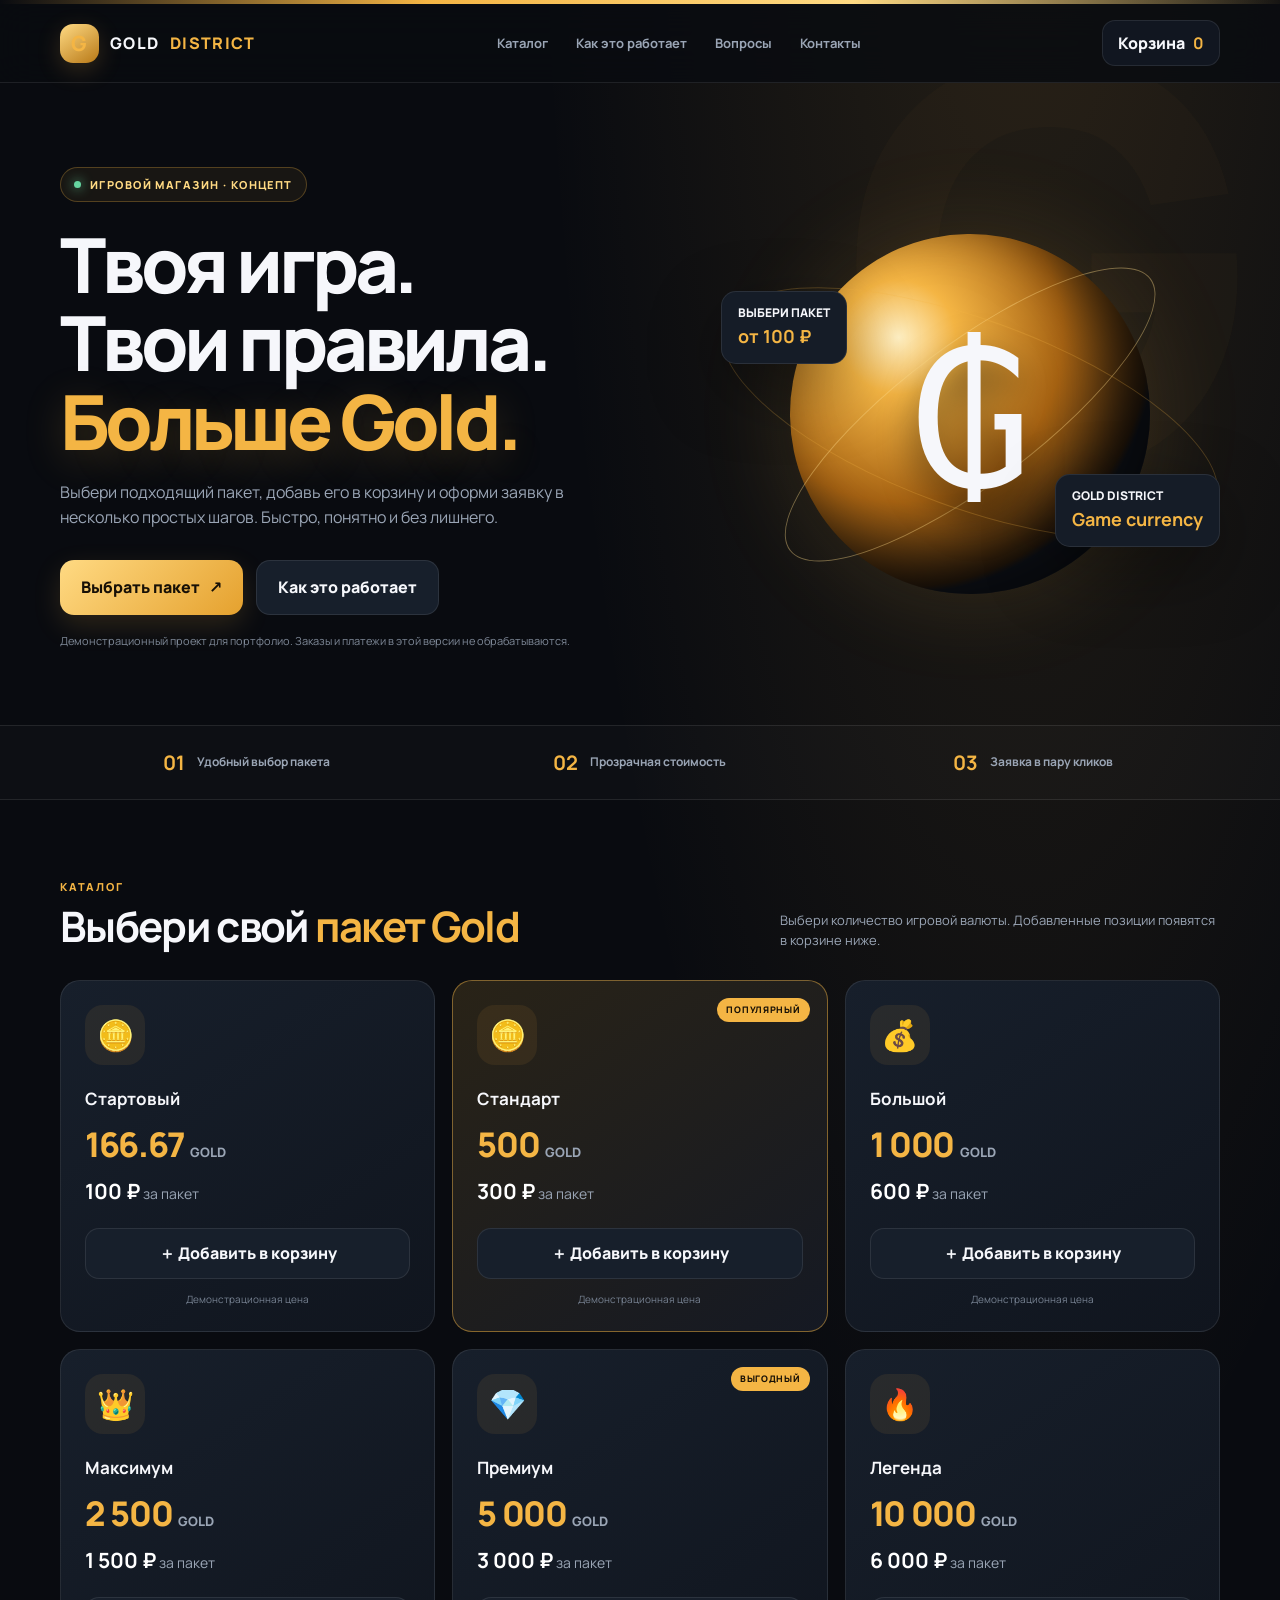
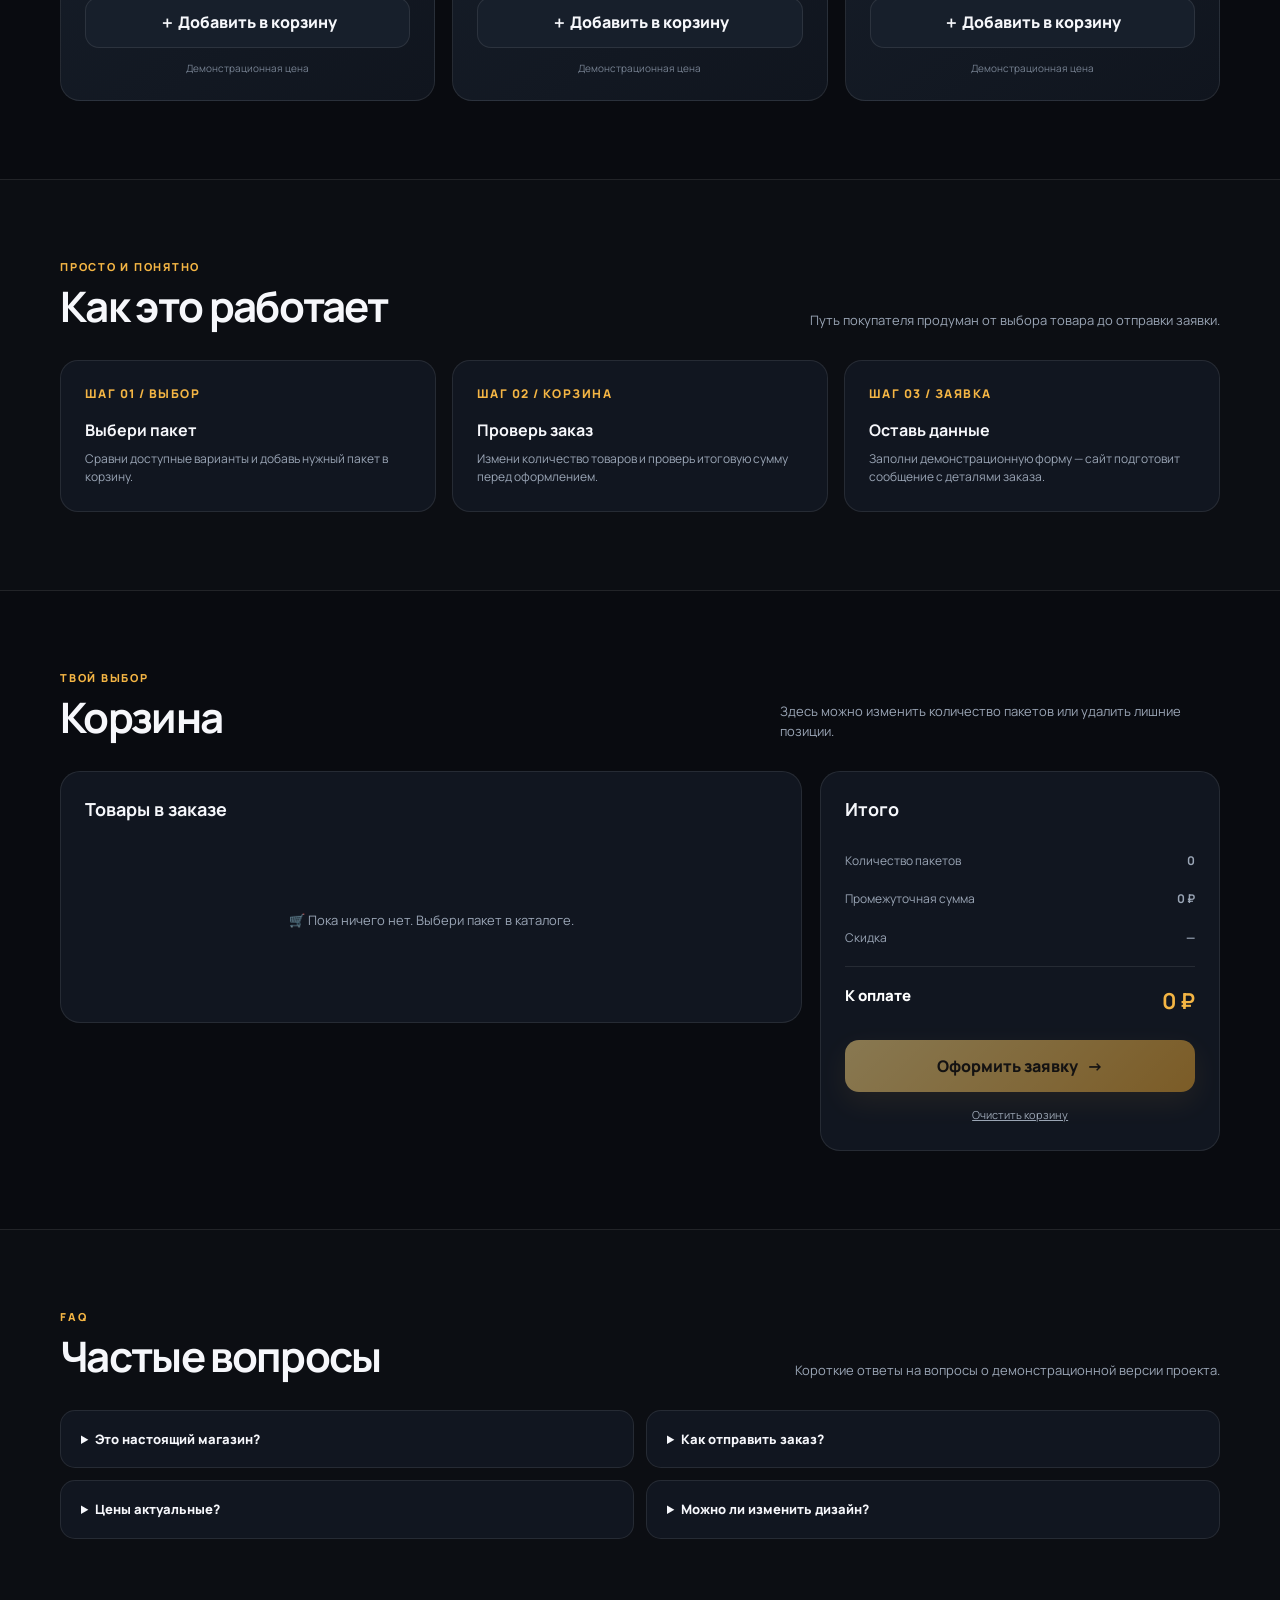
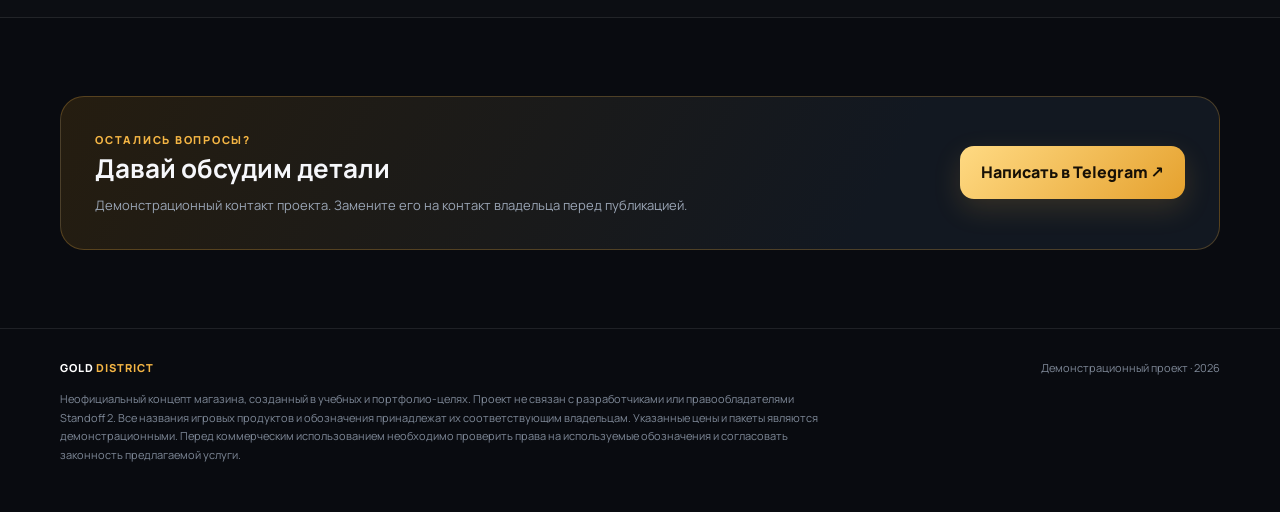
==== commit b38c1403: "Add GOLD DISTRICT portfolio website" ====
--- a/index.html
+++ b/index.html
@@ -3,272 +3,74 @@
 <head>
   <meta charset="utf-8">
   <meta name="viewport" content="width=device-width, initial-scale=1">
-  <title>РезервТех — демонстрационный сайт ремонта промышленных резервуаров</title>
-  <meta name="description" content="Демонстрационный проект промышленного лендинга «РезервТех». Веб-дизайн и разработка — NMRXVisual.">
-  <meta name="robots" content="index, follow">
-  <meta name="theme-color" content="#080a0b">
-  <link rel="canonical" href="https://nurs197.github.io/nmrxvisual-site/">
-  <link rel="icon" href="./assets/icons/favicon.svg" type="image/svg+xml">
-  <link rel="manifest" href="./site.webmanifest">
-  <link rel="stylesheet" href="./assets/css/styles.css">
-
-  <meta property="og:type" content="website">
-  <meta property="og:locale" content="ru_RU">
-  <meta property="og:site_name" content="РезервТех">
-  <meta property="og:title" content="РезервТех — демонстрационный промышленный лендинг">
-  <meta property="og:description" content="Демонстрационный проект NMRXVisual для компании по ремонту промышленных резервуаров.">
-  <meta property="og:url" content="https://nurs197.github.io/nmrxvisual-site/">
-  <meta property="og:image" content="https://nurs197.github.io/nmrxvisual-site/assets/images/og-cover.jpg">
-  <meta property="og:image:width" content="1200">
-  <meta property="og:image:height" content="630">
-  <meta property="og:image:alt" content="РезервТех — демонстрационный промышленный сайт">
-
-  <meta name="twitter:card" content="summary_large_image">
-  <meta name="twitter:title" content="РезервТех — демонстрационный промышленный лендинг">
-  <meta name="twitter:description" content="Демонстрационный проект NMRXVisual.">
-  <meta name="twitter:image" content="https://nurs197.github.io/nmrxvisual-site/assets/images/og-cover.jpg">
-
-  <script type="application/ld+json">
-  {
-    "@context": "https://schema.org",
-    "@type": "CreativeWork",
-    "name": "РезервТех — демонстрационный промышленный лендинг",
-    "url": "https://nurs197.github.io/nmrxvisual-site/",
-    "description": "Демонстрационный проект сайта для нейтральной компании по ремонту промышленных резервуаров.",
-    "creator": {
-      "@type": "Organization",
-      "name": "NMRXVisual",
-      "email": "levigarant26@gmail.com"
-    }
-  }
-  </script>
+  <meta name="theme-color" content="#090b10">
+  <meta name="description" content="Демонстрационный концепт магазина игровых валют: каталог, корзина и оформление заявки.">
+  <title>GOLD DISTRICT — игровой магазин | Концепт</title>
+  <style>
+    @import url('https://fonts.googleapis.com/css2?family=Manrope:wght@400;500;600;700;800&display=swap');
+    :root{--bg:#090b10;--surface:#111620;--surface2:#171f2b;--line:rgba(255,255,255,.09);--text:#f6f7fb;--muted:#9aa5b5;--gold:#f4b544;--gold2:#ffda83;--green:#66d6a1;--danger:#ff7272;--radius:22px;--shadow:0 24px 70px rgba(0,0,0,.35)}
+    *{box-sizing:border-box}html{scroll-behavior:smooth;scroll-padding-top:100px}body{margin:0;background:radial-gradient(ellipse at 80% -10%,rgba(244,181,68,.13),transparent 34%),var(--bg);color:var(--text);font-family:Manrope,system-ui,-apple-system,Segoe UI,sans-serif;line-height:1.55}button,input,textarea{font:inherit}button,a{-webkit-tap-highlight-color:transparent}a{color:inherit;text-decoration:none}.container{width:min(1160px,calc(100% - 40px));margin:auto}.topline{height:4px;background:linear-gradient(90deg,transparent,var(--gold),var(--gold2),transparent)}
+    header{position:sticky;top:0;z-index:20;background:rgba(9,11,16,.82);backdrop-filter:blur(18px);border-bottom:1px solid var(--line)}.navwrap{height:78px;display:flex;align-items:center;justify-content:space-between;gap:24px}.brand{display:flex;align-items:center;gap:11px;font-weight:800;letter-spacing:.08em}.brandmark{width:39px;height:39px;display:grid;place-items:center;border-radius:13px;background:linear-gradient(145deg,var(--gold2),#b87917);color:#171006;font-size:21px;box-shadow:0 7px 25px #f4b54430}.brand span{color:var(--gold)}nav{display:flex;align-items:center;gap:28px;color:var(--muted);font-size:13px;font-weight:700}nav a:hover{color:var(--gold2)}.nav-actions{display:flex;align-items:center;gap:10px}.cart-shortcut{border:1px solid var(--line);background:var(--surface);color:var(--text);padding:10px 15px;border-radius:13px;cursor:pointer;font-weight:800}.cart-shortcut b{color:var(--gold);margin-left:5px}.menu-toggle{display:none;border:1px solid var(--line);background:var(--surface);color:white;border-radius:12px;padding:10px}
+    .hero{padding:84px 0 65px;position:relative;overflow:hidden}.hero:after{content:"G";position:absolute;right:2%;top:-110px;font-size:560px;line-height:1;font-weight:800;color:rgba(244,181,68,.025);pointer-events:none}.hero-grid{display:grid;grid-template-columns:1.1fr .9fr;align-items:center;gap:50px;position:relative;z-index:1}.eyebrow{display:inline-flex;align-items:center;gap:9px;border:1px solid #f4b54445;background:#f4b54410;color:var(--gold2);border-radius:100px;padding:8px 13px;font-size:11px;font-weight:800;letter-spacing:.13em;text-transform:uppercase}.dot{width:7px;height:7px;border-radius:50%;background:var(--green);box-shadow:0 0 12px var(--green)}h1{font-size:clamp(42px,6vw,76px);line-height:1.03;letter-spacing:-.055em;margin:23px 0 20px;font-weight:800}h1 em{font-style:normal;color:var(--gold);text-shadow:0 8px 40px #f4b54435}.hero-copy{max-width:560px;color:var(--muted);font-size:16px}.hero-buttons{display:flex;flex-wrap:wrap;gap:13px;margin-top:31px}.btn{border:0;border-radius:14px;padding:14px 21px;font-weight:800;cursor:pointer;transition:transform .2s,filter .2s,box-shadow .2s;display:inline-flex;align-items:center;justify-content:center;gap:9px}.btn:hover{transform:translateY(-2px);filter:brightness(1.07)}.btn-primary{background:linear-gradient(135deg,var(--gold2),#e5a12e);color:#171006;box-shadow:0 10px 28px #f4b54428}.btn-secondary{background:var(--surface2);border:1px solid var(--line);color:var(--text)}.hero-note{font-size:11px;color:#7f8998;margin-top:17px}.hero-art{min-height:360px;display:grid;place-items:center;position:relative}.orb{width:min(360px,80vw);aspect-ratio:1;border-radius:50%;display:grid;place-items:center;background:radial-gradient(circle at 35% 25%,#fff0c4 0,#f4b544 16%,#a76313 46%,#291b0d 70%,#11151d 72%);box-shadow:inset -25px -30px 60px #0009,0 0 100px #f4b54424;position:relative;transform:rotate(-12deg)}.orb:before,.orb:after{content:"";position:absolute;border:1px solid #ffdc8a66;border-radius:50%;width:125%;height:38%;transform:rotate(-25deg)}.orb:after{width:145%;height:52%;transform:rotate(32deg);border-color:#f4b54440}.coin{font-size:clamp(110px,18vw,190px);filter:drop-shadow(0 20px 18px #0008);transform:rotate(12deg)}.float-tag{position:absolute;background:#151c27;border:1px solid var(--line);border-radius:15px;padding:12px 16px;box-shadow:var(--shadow);font-size:12px;font-weight:800}.float-tag strong{display:block;color:var(--gold);font-size:18px}.tag-one{top:16%;left:0}.tag-two{bottom:13%;right:0}
+    .trustbar{border-top:1px solid var(--line);border-bottom:1px solid var(--line);background:#ffffff04}.trustgrid{display:grid;grid-template-columns:repeat(3,1fr);gap:20px;padding:21px 0}.trustitem{display:flex;align-items:center;justify-content:center;gap:12px;color:var(--muted);font-size:12px;font-weight:700}.trustitem b{font-size:20px;color:var(--gold)}
+    section{padding:78px 0}.section-head{display:flex;justify-content:space-between;align-items:end;gap:20px;margin-bottom:30px}.kicker{font-size:11px;color:var(--gold);font-weight:800;letter-spacing:.16em;text-transform:uppercase}.section-head h2{font-size:clamp(28px,4vw,42px);line-height:1.12;letter-spacing:-.04em;margin:8px 0 0}.section-head p{max-width:440px;color:var(--muted);font-size:13px;margin:0}.products{display:grid;grid-template-columns:repeat(3,1fr);gap:17px}.product{background:linear-gradient(145deg,#171f2b,#10151e);border:1px solid var(--line);border-radius:20px;padding:24px;position:relative;overflow:hidden;transition:.25s}.product:hover{transform:translateY(-5px);border-color:#f4b54470;box-shadow:0 20px 45px #0005}.product.featured{border-color:#f4b54475;background:linear-gradient(145deg,#292317,#151923)}.product-badge{position:absolute;top:17px;right:17px;background:#f4b544;color:#171006;border-radius:100px;padding:5px 9px;font-size:9px;font-weight:900;letter-spacing:.08em}.product-icon{width:60px;height:60px;display:grid;place-items:center;border-radius:18px;background:#f4b54414;font-size:30px;margin-bottom:21px}.product h3{margin:0;font-size:17px}.gold-amount{font-size:34px;font-weight:800;letter-spacing:-.04em;color:var(--gold);margin:5px 0}.gold-amount small{font-size:13px;color:var(--muted);letter-spacing:0}.product-price{font-size:14px;color:var(--muted);margin-bottom:20px}.product-price strong{color:white;font-size:21px}.product .btn{width:100%;padding:12px}.product-foot{margin-top:13px;color:#778292;font-size:10px;text-align:center}
+    .how-grid{display:grid;grid-template-columns:repeat(3,1fr);gap:16px}.step{padding:24px;border:1px solid var(--line);border-radius:18px;background:var(--surface)}.step-num{font-size:12px;color:var(--gold);font-weight:900;letter-spacing:.12em}.step h3{font-size:16px;margin:14px 0 7px}.step p{font-size:12px;color:var(--muted);margin:0}.cart-layout{display:grid;grid-template-columns:1.3fr .7fr;gap:18px;align-items:start}.cart-panel,.summary-panel{border:1px solid var(--line);background:var(--surface);border-radius:20px;padding:24px}.cart-panel h3,.summary-panel h3{margin:0 0 18px;font-size:18px}.cart-empty{text-align:center;padding:34px 10px;color:var(--muted);font-size:13px}.cart-row{display:grid;grid-template-columns:1fr auto auto;align-items:center;gap:15px;padding:14px 0;border-bottom:1px solid var(--line)}.cart-name{font-weight:800;font-size:13px}.cart-desc{font-size:11px;color:var(--muted)}.qty{display:flex;align-items:center;gap:9px}.qty button{width:29px;height:29px;border-radius:9px;border:1px solid var(--line);background:var(--surface2);color:white;cursor:pointer}.qty span{font-size:12px;font-weight:800;min-width:12px;text-align:center}.row-price{font-size:13px;font-weight:800;color:var(--gold);white-space:nowrap}.summary-line{display:flex;justify-content:space-between;gap:10px;padding:10px 0;color:var(--muted);font-size:12px}.summary-line.total{border-top:1px solid var(--line);margin-top:8px;padding-top:17px;color:white;font-size:15px;font-weight:800}.summary-line.total strong{font-size:22px;color:var(--gold)}.summary-panel .btn{width:100%;margin-top:12px}.text-btn{background:none;border:0;color:var(--muted);cursor:pointer;font-size:11px;text-decoration:underline;margin-top:13px;width:100%}
+    .faq-grid{display:grid;grid-template-columns:1fr 1fr;gap:12px}.faq-item{background:var(--surface);border:1px solid var(--line);border-radius:15px;padding:18px 20px}.faq-item summary{cursor:pointer;font-size:13px;font-weight:800}.faq-item p{color:var(--muted);font-size:12px;margin:12px 0 0}.contact{background:linear-gradient(120deg,#251d10,#121821 70%);border:1px solid #f4b54440;border-radius:24px;padding:34px;display:flex;justify-content:space-between;align-items:center;gap:20px}.contact h2{margin:0 0 7px;font-size:26px}.contact p{margin:0;color:var(--muted);font-size:13px}.contact .btn{white-space:nowrap}
+    footer{border-top:1px solid var(--line);padding:30px 0 36px;color:#7f8998;font-size:11px}.footer-row{display:flex;justify-content:space-between;gap:20px;align-items:center}.footer-brand{font-weight:900;letter-spacing:.08em;color:white}.footer-brand span{color:var(--gold)}.disclaimer{max-width:760px;margin-top:14px;line-height:1.7}
+    .modal-backdrop{position:fixed;inset:0;background:#000b;backdrop-filter:blur(8px);z-index:50;display:none;align-items:center;justify-content:center;padding:18px}.modal-backdrop.open{display:flex}.modal{width:min(490px,100%);background:#151c27;border:1px solid var(--line);border-radius:22px;padding:26px;box-shadow:var(--shadow);max-height:90vh;overflow:auto}.modal-head{display:flex;justify-content:space-between;align-items:center;margin-bottom:5px}.modal-head h3{margin:0;font-size:21px}.close{border:0;background:var(--surface2);color:white;border-radius:10px;width:35px;height:35px;cursor:pointer;font-size:19px}.modal-sub{color:var(--muted);font-size:12px;margin:0 0 18px}.field{margin:13px 0}.field label{display:block;font-size:11px;font-weight:800;margin-bottom:6px}.field input,.field textarea{width:100%;border:1px solid var(--line);border-radius:11px;background:#0b1018;color:white;padding:12px 13px;outline:none}.field input:focus,.field textarea:focus{border-color:var(--gold)}.field textarea{min-height:75px;resize:vertical}.demo-notice{border:1px solid #f4b54440;background:#f4b5440d;color:#d8c49f;border-radius:12px;padding:12px;font-size:11px;margin:14px 0}.modal .btn{width:100%}.toast{position:fixed;left:50%;bottom:25px;transform:translate(-50%,20px);opacity:0;pointer-events:none;background:#182331;border:1px solid #66d6a155;color:white;padding:12px 18px;border-radius:13px;font-size:12px;font-weight:800;z-index:80;transition:.25s;box-shadow:var(--shadow)}.toast.show{opacity:1;transform:translate(-50%,0)}
+    @media(max-width:850px){nav{gap:15px}.hero-grid{gap:20px}.products{grid-template-columns:repeat(2,1fr)}.cart-layout{grid-template-columns:1fr}.section-head{align-items:start;flex-direction:column}.hero{padding-top:60px}}
+    @media(max-width:640px){.container{width:min(100% - 28px,1160px)}.navwrap{height:68px}.menu-toggle{display:block}nav{display:none;position:absolute;top:68px;left:0;right:0;background:#0d121b;border-bottom:1px solid var(--line);padding:18px 22px;flex-direction:column;align-items:flex-start}nav.open{display:flex}.hero-grid{grid-template-columns:1fr}.hero{padding:52px 0 35px}.hero-art{min-height:280px;order:-1}.orb{width:235px}.coin{font-size:125px}.float-tag{font-size:10px;padding:9px 12px}.tag-one{left:4%}.tag-two{right:2%}h1{font-size:48px}.hero-copy{font-size:14px}.trustgrid{grid-template-columns:1fr;gap:12px}.trustitem{justify-content:flex-start}.products{grid-template-columns:1fr 1fr;gap:10px}.product{padding:16px}.product-icon{width:48px;height:48px;font-size:24px;margin-bottom:14px}.product h3{font-size:14px}.gold-amount{font-size:26px}.product-price strong{font-size:17px}.product .btn{font-size:11px;padding:11px 7px}.product-foot{font-size:9px}.how-grid{grid-template-columns:1fr}.faq-grid{grid-template-columns:1fr}section{padding:55px 0}.contact{padding:24px;align-items:flex-start;flex-direction:column}.contact h2{font-size:22px}.footer-row{align-items:flex-start;flex-direction:column}.cart-panel,.summary-panel{padding:18px}.cart-row{grid-template-columns:1fr auto}.row-price{grid-column:1/-1;text-align:right}.hero-buttons .btn{flex:1}.nav-actions{margin-left:auto}}
+    @media(max-width:370px){.products{grid-template-columns:1fr}.cart-shortcut{padding:9px 10px}.brand{font-size:12px}}
+    @media(prefers-reduced-motion:reduce){*,*:before,*:after{scroll-behavior:auto!important;transition:none!important}}
+  </style>
 </head>
 <body>
-  <main class="site-shell">
-    <header class="site-header">
-      <a href="#top" aria-label="РезервТех — главная">
-        <span class="brand">
-          <span class="brand-mark" aria-hidden="true"><i></i><i></i><i></i></span>
-          <span>РЕЗЕРВ<b>ТЕХ</b></span>
-        </span>
-      </a>
-      <nav class="desktop-nav" aria-label="Основная навигация">
-        <a href="#services">Услуги</a>
-        <a href="#advantages">Преимущества</a>
-        <a href="#projects">Сценарии</a>
-        <a href="#process">Этапы</a>
-        <a href="#faq">FAQ</a>
-      </nav>
-      <div class="header-actions">
-        <a href="mailto:levigarant26@gmail.com">NMRXVisual</a>
-        <a class="mini-cta" data-whatsapp href="https://wa.me/79956478891" target="_blank" rel="noopener noreferrer">Связаться с автором <span>↗</span></a>
-      </div>
-      <button class="menu-toggle" type="button" aria-label="Открыть меню" aria-expanded="false" aria-controls="mobile-menu"><span></span><span></span></button>
-    </header>
-
-    <aside class="mobile-panel" id="mobile-menu" aria-hidden="true">
-      <nav>
-        <a href="#services"><span>01</span>Услуги<b>↘</b></a>
-        <a href="#advantages"><span>02</span>Преимущества<b>↘</b></a>
-        <a href="#projects"><span>03</span>Сценарии<b>↘</b></a>
-        <a href="#process"><span>04</span>Этапы<b>↘</b></a>
-        <a href="#faq"><span>05</span>FAQ<b>↘</b></a>
-        <a href="#contacts"><span>06</span>Контакты<b>↘</b></a>
-      </nav>
-      <div>
-        <span>Контакты автора проекта</span>
-        <a data-whatsapp href="https://wa.me/79956478891" target="_blank" rel="noopener noreferrer">WhatsApp: +7 995 647-88-91</a>
-        <a href="mailto:levigarant26@gmail.com">levigarant26@gmail.com</a>
-      </div>
-    </aside>
-
-    <section class="hero" id="top">
-      <div class="hero-image" role="img" aria-label="Промышленный резервуар"></div>
-      <div class="hero-overlay"></div>
-      <div class="hero-grid" aria-hidden="true"></div>
-      <div class="hero-copy">
-        <p class="kicker"><span>01</span>Ремонт ёмкостного оборудования</p>
-        <h1>Ремонтируем<br><em>промышленные</em><br>резервуары</h1>
-        <p class="hero-lead">Концепция сайта о восстановлении герметичности и рабочего ресурса стеклопластиковых ёмкостей с понятной подачей услуг и процесса.</p>
-        <div class="hero-buttons">
-          <a class="button yellow-button" data-whatsapp href="https://wa.me/79956478891" target="_blank" rel="noopener noreferrer">Обсудить проект <span>↗</span></a>
-          <a class="text-button" href="#projects">Смотреть сценарии <span>↓</span></a>
-        </div>
-      </div>
-      <div class="hero-note"><span></span><p>Демонстрационная компания</p><b>РезервТех</b></div>
-      <div class="hero-bottom"><p><i></i>Демонстрационный проект NMRXVisual</p><p>Промышленный лендинг</p><p>Концепт / 2026</p></div>
-    </section>
-
-    <section class="metrics" aria-label="Материалы и направления">
-      <article><span>01</span><b>FRP</b><p>композитные резервуары</p></article>
-      <article><span>02</span><b>GRP</b><p>стеклопластиковые ёмкости</p></article>
-      <article><span>03</span><b>PVC</b><p>защитные конструкции</p></article>
-      <article><span>04</span><b>PP</b><p>промышленные ёмкости</p></article>
-    </section>
-
-    <section class="section services" id="services">
-      <div class="section-head">
-        <p class="index">02 / Услуги</p>
-        <div>
-          <h2>Восстанавливаем<br><span>вместо замены</span></h2>
-          <p>От поиска причины протечки до усиления корпуса и сдачи оборудования в эксплуатацию.</p>
-        </div>
-      </div>
-      <div class="service-list">
-        <article><span>01</span><h3>Диагностика и дефектовка</h3><p>Оценка глубины повреждений, причин протечки и фактического состояния конструкции.</p><div><i>контроль</i><i>дефектовка</i></div><a data-whatsapp href="https://wa.me/79956478891" target="_blank" rel="noopener noreferrer" aria-label="Обсудить раздел «Диагностика и дефектовка»">↗</a></article>
-        <article><span>02</span><h3>Ремонт стеклопластика</h3><p>Восстановление стенок, днища, горловины и патрубков композитных резервуаров.</p><div><i>FRP / GRP</i><i>ламинат</i></div><a data-whatsapp href="https://wa.me/79956478891" target="_blank" rel="noopener noreferrer" aria-label="Обсудить раздел «Ремонт стеклопластика»">↗</a></article>
-        <article><span>03</span><h3>Устранение течей</h3><p>Герметизация трещин, сквозных повреждений, стыков и вводов.</p><div><i>локальный ремонт</i><i>герметизация</i></div><a data-whatsapp href="https://wa.me/79956478891" target="_blank" rel="noopener noreferrer" aria-label="Обсудить раздел «Устранение течей»">↗</a></article>
-        <article><span>04</span><h3>Усиление корпуса</h3><p>Подбор решения для повышения несущей способности ослабленных зон.</p><div><i>усиление</i><i>композитные слои</i></div><a data-whatsapp href="https://wa.me/79956478891" target="_blank" rel="noopener noreferrer" aria-label="Обсудить раздел «Усиление корпуса»">↗</a></article>
-        <article><span>05</span><h3>Защитные покрытия</h3><p>Подбор и нанесение внутренних покрытий с учётом рабочей среды.</p><div><i>футеровка</i><i>защита</i></div><a data-whatsapp href="https://wa.me/79956478891" target="_blank" rel="noopener noreferrer" aria-label="Обсудить раздел «Защитные покрытия»">↗</a></article>
-        <article><span>06</span><h3>Плановое обслуживание</h3><p>Регулярный осмотр, профилактика и документирование состояния оборудования.</p><div><i>регламент</i><i>отчёт</i></div><a data-whatsapp href="https://wa.me/79956478891" target="_blank" rel="noopener noreferrer" aria-label="Обсудить раздел «Плановое обслуживание»">↗</a></article>
-      </div>
-    </section>
-
-    <section class="diagnostic">
-      <div><p class="index">Не уверены в причине?</p><h2>Начните с инженерной диагностики</h2></div>
-      <p>В реальном проекте здесь размещается призыв прислать фотографии и исходные данные для предварительной оценки.</p>
-      <a class="button dark-button" data-whatsapp href="https://wa.me/79956478891" target="_blank" rel="noopener noreferrer">Обсудить с автором <span>↗</span></a>
-    </section>
-
-    <section class="section advantages" id="advantages">
-      <div class="section-head compact"><p class="index">03 / Подход</p><div><h2>Работаем как<br><span>инженерная служба</span></h2></div></div>
-      <div class="advantages-grid">
-        <div class="advantage-image">
-          <img src="./assets/images/industrial-hero.webp" alt="Промышленный резервуар" width="1586" height="992">
-          <div><b>FRP</b><p>Промышленная<br>стилистика</p></div>
-          <span>Демонстрационный визуальный материал</span>
-        </div>
-        <div class="advantage-list">
-          <article><span>A</span><div><h3>Узкая специализация</h3><p>Фокус демонстрационной компании — промышленные резервуары и композитные конструкции.</p></div></article>
-          <article><span>B</span><div><h3>Ремонт на объекте</h3><p>Сценарий услуги предусматривает оценку возможности ремонта без перевозки ёмкости.</p></div></article>
-          <article><span>C</span><div><h3>Инженерный контроль</h3><p>В структуре проекта предусмотрены дефектовка, описание технологии и контроль результата.</p></div></article>
-          <article><span>D</span><div><h3>Понятные условия</h3><p>Сроки, объём работ и ответственность на реальном проекте должны закрепляться договором.</p></div></article>
-        </div>
-      </div>
-    </section>
-
-    <section class="section projects" id="projects">
-      <div class="section-head projects-head">
-        <p class="index">04 / Сценарии</p>
-        <div><h2>Типовые задачи<br><span>в формате кейсов</span></h2></div>
-        <p>Ниже показаны демонстрационные сценарии, а не подтверждённые выполненные работы.</p>
-      </div>
-      <div class="project-grid">
-        <article class="project-card">
-          <button class="project-image" type="button" data-project="0" aria-label="Открыть сценарий: восстановление пожарной ёмкости"><img src="./assets/images/project-outdoor.webp" alt="Промышленная ёмкость на объекте" width="1400" height="1050"><span>01</span><b>Открыть ↗</b></button>
-          <div class="project-meta"><p>СЦЕНАРИЙ • СТЕКЛОПЛАСТИК</p><span>КОНЦЕПТ</span></div>
-          <h3>Восстановление подземной пожарной ёмкости</h3><p class="location">Демонстрационный кейс</p>
-          <button class="details-button" type="button" data-project="0">Подробнее <span>↗</span></button>
-        </article>
-        <article class="project-card">
-          <button class="project-image" type="button" data-project="1" aria-label="Открыть сценарий: ремонт химстойкого слоя"><img src="./assets/images/project-laminate.webp" alt="Нанесение композитного слоя" width="1400" height="1050"><span>02</span><b>Открыть ↗</b></button>
-          <div class="project-meta"><p>СЦЕНАРИЙ • ХИМПРОИЗВОДСТВО</p><span>КОНЦЕПТ</span></div>
-          <h3>Ремонт внутреннего химстойкого слоя</h3><p class="location">Демонстрационный кейс</p>
-          <button class="details-button" type="button" data-project="1">Подробнее <span>↗</span></button>
-        </article>
-        <article class="project-card">
-          <button class="project-image" type="button" data-project="2" aria-label="Открыть сценарий: восстановление комплекса ёмкостей"><img src="./assets/images/project-complete.webp" alt="Комплекс промышленных ёмкостей" width="1400" height="1050"><span>03</span><b>Открыть ↗</b></button>
-          <div class="project-meta"><p>СЦЕНАРИЙ • РЕЗЕРВУАРНЫЙ ПАРК</p><span>КОНЦЕПТ</span></div>
-          <h3>Плановое восстановление комплекса ёмкостей</h3><p class="location">Демонстрационный кейс</p>
-          <button class="details-button" type="button" data-project="2">Подробнее <span>↗</span></button>
-        </article>
-      </div>
-    </section>
-
-    <section class="section process" id="process">
-      <div class="process-head"><p class="index">05 / Этапы</p><h2>От заявки<br><span>до запуска</span></h2><p>Структура показывает посетителю, что происходит на каждом этапе проекта.</p></div>
-      <ol>
-        <li><span>01</span><h3>Получаем вводные</h3><p>Фотографии, размеры ёмкости, описание среды и признаки повреждения.</p></li>
-        <li><span>02</span><h3>Проводим обследование</h3><p>Фиксация дефектов и определение доступа к зоне ремонта.</p></li>
-        <li><span>03</span><h3>Готовим решение</h3><p>Согласование технологии, материалов, сметы и сроков.</p></li>
-        <li><span>04</span><h3>Выполняем ремонт</h3><p>Подготовка поверхности и восстановление конструкции по выбранной технологии.</p></li>
-        <li><span>05</span><h3>Сдаём результат</h3><p>Контроль результата и передача согласованного комплекта документов.</p></li>
-      </ol>
-    </section>
-
-    <section class="quality">
-      <div><img src="./assets/images/project-laminate.webp" alt="Пример работы с композитным материалом" width="1400" height="1050"></div>
-      <article>
-        <p class="index">Пример блока качества</p>
-        <h2>Не «заделывать».<br><span>Восстанавливать.</span></h2>
-        <p>На реальном сайте здесь можно показать согласованный порядок контроля и перечень документов исполнителя.</p>
-        <ul>
-          <li><span>01</span>Дефектная ведомость</li>
-          <li><span>02</span>Фотофиксация этапов</li>
-          <li><span>03</span>Контроль результата</li>
-          <li><span>04</span>Рекомендации по эксплуатации</li>
-          <li><span>05</span>Условия по договору</li>
-        </ul>
-      </article>
-    </section>
-
-    <section class="section faq" id="faq">
-      <div class="faq-head">
-        <p class="index">06 / FAQ</p><h2>Частые<br><span>вопросы</span></h2>
-        <p>Хотите такой же сайт для своей компании? Напишите автору проекта.</p>
-        <a data-whatsapp href="https://wa.me/79956478891" target="_blank" rel="noopener noreferrer">WhatsApp: +7 995 647-88-91 ↗</a>
-      </div>
-      <div class="faq-list">
-        <details><summary><span>01</span><b>Можно ли выполнить ремонт без демонтажа?</b><i></i></summary><p>Возможность ремонта на объекте зависит от материала, характера повреждения и доступа к рабочей зоне. Решение принимают после обследования.</p></details>
-        <details><summary><span>02</span><b>От чего зависит срок ремонта?</b><i></i></summary><p>Срок определяют площадь и глубина повреждения, материал резервуара, подготовка поверхности и время отверждения ремонтного состава.</p></details>
-        <details><summary><span>03</span><b>Какие данные нужны для оценки?</b><i></i></summary><p>Обычно достаточно фотографий повреждения, габаритов, материала, назначения ёмкости и описания рабочей среды.</p></details>
-        <details><summary><span>04</span><b>Как определяется технология ремонта?</b><i></i></summary><p>Технологию выбирают после дефектовки с учётом конструкции, нагрузок, рабочей среды и требований к дальнейшей эксплуатации.</p></details>
-        <details><summary><span>05</span><b>Какие документы могут потребоваться?</b><i></i></summary><p>Состав документов согласуют до начала работ. Он может включать дефектную ведомость, фотофиксацию, акт и рекомендации по эксплуатации.</p></details>
-        <details><summary><span>06</span><b>Это сайт действующей ремонтной компании?</b><i></i></summary><p>Нет. «РезервТех» — нейтральная демонстрационная компания, созданная для показа дизайна и разработки NMRXVisual.</p></details>
-      </div>
-    </section>
-
-    <section class="application" id="application">
-      <div>
-        <p class="index">07 / Связь с автором</p><h2>Обсудим<br>ваш сайт</h2>
-        <p>Заполните форму — после проверки откроется WhatsApp NMRXVisual с подготовленным сообщением.</p>
-        <span>Написать напрямую</span>
-        <a data-whatsapp href="https://wa.me/79956478891" target="_blank" rel="noopener noreferrer">+7 995 647-88-91</a>
-      </div>
-      <form id="contact-form" novalidate>
-        <div class="form-row">
-          <label><span>Ваше имя *</span><input name="name" placeholder="Александр" autocomplete="name" required></label>
-          <label><span>Телефон *</span><input name="phone" type="tel" placeholder="+7 (___) ___-__-__" autocomplete="tel" required></label>
-        </div>
-        <label><span>Компания</span><input name="company" placeholder="Название компании или проекта"></label>
-        <label><span>Опишите задачу *</span><textarea name="task" rows="4" placeholder="Какой сайт нужен и что важно учесть" required></textarea></label>
-        <label class="consent"><input name="consent" type="checkbox" required checked><span>Сообщение будет отправлено только после подтверждения в WhatsApp</span></label>
-        <button type="submit">Открыть WhatsApp <span>↗</span></button>
-        <p class="form-error" role="alert" hidden>Проверьте имя, телефон, описание задачи и согласие.</p>
-        <p class="form-success" role="status" hidden>Данные подготовлены. Подтвердите отправку в открывшемся WhatsApp.</p>
-      </form>
-    </section>
-
-    <footer id="contacts">
-      <div>
-        <a href="#top"><span class="brand"><span class="brand-mark" aria-hidden="true"><i></i><i></i><i></i></span><span>РЕЗЕРВ<b>ТЕХ</b></span></span></a>
-        <p>Нейтральная демонстрационная компания по ремонту промышленных резервуаров.</p>
-      </div>
-      <div><span>Разделы</span><a href="#services">Услуги</a><a href="#projects">Сценарии</a><a href="#faq">FAQ</a></div>
-      <div><span>Автор проекта</span><p>NMRXVisual</p><a href="mailto:levigarant26@gmail.com">levigarant26@gmail.com</a></div>
-      <div><span>Связаться с автором</span><a data-whatsapp href="https://wa.me/79956478891" target="_blank" rel="noopener noreferrer">WhatsApp +7 995 647-88-91 ↗</a><a href="#application">Форма связи ↗</a></div>
-      <section><span>Демонстрационный проект NMRXVisual • 2026</span><a href="#top">Наверх ↑</a></section>
-    </footer>
-
-    <div class="modal" id="project-modal" role="dialog" aria-modal="true" aria-labelledby="modal-title" hidden>
-      <button class="modal-bg" type="button" aria-label="Закрыть сценарий"></button>
-      <article>
-        <button class="modal-close" type="button">Закрыть ×</button>
-        <img id="modal-image" src="./assets/images/project-outdoor.webp" alt="" width="1400" height="1050">
-        <div>
-          <p id="modal-category"></p><h2 id="modal-title"></h2>
-          <dl>
-            <div><dt>Статус</dt><dd>Демонстрационный кейс</dd></div>
-            <div><dt>Формат</dt><dd>Сценарий для портфолио</dd></div>
-            <div><dt>Описание</dt><dd id="modal-description"></dd></div>
-          </dl>
-          <a class="button yellow-button" data-whatsapp href="https://wa.me/79956478891" target="_blank" rel="noopener noreferrer">Обсудить сайт <span>↗</span></a>
-        </div>
-      </article>
-    </div>
-
-    <noscript><p style="padding:16px;background:#f5b000;color:#080a0b">Для работы мобильного меню, формы и окон сценариев включите JavaScript. Написать автору: <a href="mailto:levigarant26@gmail.com">levigarant26@gmail.com</a>.</p></noscript>
+  <div class="topline"></div>
+  <header><div class="container navwrap">
+    <a class="brand" href="#top" aria-label="GOLD DISTRICT — главная"><span class="brandmark">G</span> GOLD <span>DISTRICT</span></a>
+    <nav id="mainNav"><a href="#catalog">Каталог</a><a href="#how">Как это работает</a><a href="#faq">Вопросы</a><a href="#contact">Контакты</a></nav>
+    <div class="nav-actions"><button class="cart-shortcut" onclick="document.querySelector('#cart').scrollIntoView({behavior:'smooth'})">Корзина <b id="navCount">0</b></button><button class="menu-toggle" id="menuToggle" aria-label="Открыть меню">☰</button></div>
+  </div></header>
+  <main id="top">
+    <section class="hero"><div class="container hero-grid">
+      <div><div class="eyebrow"><i class="dot"></i> Игровой магазин · Концепт</div><h1>Твоя игра.<br>Твои правила.<br><em>Больше Gold.</em></h1><p class="hero-copy">Выбери подходящий пакет, добавь его в корзину и оформи заявку в несколько простых шагов. Быстро, понятно и без лишнего.</p><div class="hero-buttons"><a class="btn btn-primary" href="#catalog">Выбрать пакет <span>↗</span></a><a class="btn btn-secondary" href="#how">Как это работает</a></div><p class="hero-note">Демонстрационный проект для портфолио. Заказы и платежи в этой версии не обрабатываются.</p></div>
+      <div class="hero-art" aria-label="Золотая монета — декоративная иллюстрация"><div class="orb"><div class="coin">₲</div></div><div class="float-tag tag-one">ВЫБЕРИ ПАКЕТ<strong>от 100 ₽</strong></div><div class="float-tag tag-two">GOLD DISTRICT<strong>Game currency</strong></div></div>
+    </div></section>
+    <div class="trustbar"><div class="container trustgrid"><div class="trustitem"><b>01</b> Удобный выбор пакета</div><div class="trustitem"><b>02</b> Прозрачная стоимость</div><div class="trustitem"><b>03</b> Заявка в пару кликов</div></div></div>
+    <section id="catalog"><div class="container"><div class="section-head"><div><div class="kicker">Каталог</div><h2>Выбери свой <span style="color:var(--gold)">пакет Gold</span></h2></div><p>Выбери количество игровой валюты. Добавленные позиции появятся в корзине ниже.</p></div><div class="products" id="products"></div></div></section>
+    <section id="how" style="background:#ffffff03;border-block:1px solid var(--line)"><div class="container"><div class="section-head"><div><div class="kicker">Просто и понятно</div><h2>Как это работает</h2></div><p>Путь покупателя продуман от выбора товара до отправки заявки.</p></div><div class="how-grid"><article class="step"><div class="step-num">ШАГ 01 / ВЫБОР</div><h3>Выбери пакет</h3><p>Сравни доступные варианты и добавь нужный пакет в корзину.</p></article><article class="step"><div class="step-num">ШАГ 02 / КОРЗИНА</div><h3>Проверь заказ</h3><p>Измени количество товаров и проверь итоговую сумму перед оформлением.</p></article><article class="step"><div class="step-num">ШАГ 03 / ЗАЯВКА</div><h3>Оставь данные</h3><p>Заполни демонстрационную форму — сайт подготовит сообщение с деталями заказа.</p></article></div></div></section>
+    <section id="cart"><div class="container"><div class="section-head"><div><div class="kicker">Твой выбор</div><h2>Корзина</h2></div><p>Здесь можно изменить количество пакетов или удалить лишние позиции.</p></div><div class="cart-layout"><div class="cart-panel"><h3>Товары в заказе</h3><div id="cartItems" class="cart-empty">🛒 Пока ничего нет. Выбери пакет в каталоге.</div></div><aside class="summary-panel"><h3>Итого</h3><div class="summary-line"><span>Количество пакетов</span><strong id="summaryQty">0</strong></div><div class="summary-line"><span>Промежуточная сумма</span><strong id="summarySubtotal">0 ₽</strong></div><div class="summary-line"><span>Скидка</span><strong>—</strong></div><div class="summary-line total"><span>К оплате</span><strong id="summaryTotal">0 ₽</strong></div><button class="btn btn-primary" id="checkoutBtn" onclick="openCheckout()">Оформить заявку <span>→</span></button><button class="text-btn" onclick="clearCart()">Очистить корзину</button></aside></div></div></section>
+    <section id="faq" style="background:#ffffff03;border-block:1px solid var(--line)"><div class="container"><div class="section-head"><div><div class="kicker">FAQ</div><h2>Частые вопросы</h2></div><p>Короткие ответы на вопросы о демонстрационной версии проекта.</p></div><div class="faq-grid"><details class="faq-item"><summary>Это настоящий магазин?</summary><p>Нет. Это демонстрационный интерфейс, созданный для портфолио. Реальные платежи, выдача игровой валюты и обработка заказов не подключены.</p></details><details class="faq-item"><summary>Как отправить заказ?</summary><p>В демо-режиме форма собирает данные и открывает подготовленное сообщение для Telegram. Перед реальным запуском потребуется серверная часть и согласование процесса обработки заявок.</p></details><details class="faq-item"><summary>Цены актуальные?</summary><p>Нет. Цены и пакеты приведены как пример наполнения интерфейса и должны быть подтверждены владельцем будущего магазина.</p></details><details class="faq-item"><summary>Можно ли изменить дизайн?</summary><p>Да. Цвета, тексты, товары, валюту, контакты и структуру можно адаптировать под конкретный бренд и задачу клиента.</p></details></div></div></section>
+    <section id="contact"><div class="container"><div class="contact"><div><div class="kicker">Остались вопросы?</div><h2>Давай обсудим детали</h2><p>Демонстрационный контакт проекта. Замените его на контакт владельца перед публикацией.</p></div><a class="btn btn-primary" href="https://t.me/RichG78" target="_blank" rel="noopener noreferrer">Написать в Telegram ↗</a></div></div></section>
   </main>
-  <script src="./assets/js/main.js" defer></script>
+  <footer><div class="container"><div class="footer-row"><div class="footer-brand">GOLD <span>DISTRICT</span></div><div>Демонстрационный проект · 2026</div></div><p class="disclaimer">Неофициальный концепт магазина, созданный в учебных и портфолио-целях. Проект не связан с разработчиками или правообладателями Standoff 2. Все названия игровых продуктов и обозначения принадлежат их соответствующим владельцам. Указанные цены и пакеты являются демонстрационными. Перед коммерческим использованием необходимо проверить права на используемые обозначения и согласовать законность предлагаемой услуги.</p></div></footer>
+  <div class="modal-backdrop" id="checkoutModal" role="dialog" aria-modal="true" aria-labelledby="modalTitle"><div class="modal"><div class="modal-head"><h3 id="modalTitle">Оформление заявки</h3><button class="close" onclick="closeCheckout()" aria-label="Закрыть">×</button></div><p class="modal-sub">Заполни форму — мы подготовим сообщение с составом заказа.</p><form id="checkoutForm"><div class="field"><label for="customerName">Имя</label><input id="customerName" name="name" autocomplete="name" placeholder="Как к тебе обращаться?" required maxlength="60"></div><div class="field"><label for="gameId">Игровой ID</label><input id="gameId" name="gameId" placeholder="Твой ID в игре" required maxlength="40"></div><div class="field"><label for="contactInfo">Контакт для связи</label><input id="contactInfo" name="contact" placeholder="Telegram или телефон" required maxlength="80"></div><div class="field"><label for="comment">Комментарий (необязательно)</label><textarea id="comment" name="comment" placeholder="Дополнительная информация" maxlength="300"></textarea></div><div class="demo-notice">Демо-режим: форма не передаёт данные на сервер и не принимает оплату. После отправки откроется Telegram с подготовленным текстом — проверь его перед отправкой.</div><button class="btn btn-primary" type="submit">Подготовить заявку в Telegram ↗</button></form></div></div>
+  <div class="toast" id="toast" role="status" aria-live="polite"></div>
+  <script>
+    'use strict';
+    // Демонстрационные позиции и цены. Перед реальным запуском замените их на подтверждённые данные клиента.
+    const products=[
+      {id:1,name:'Стартовый',gold:'166.67',price:100,icon:'🪙',tag:''},
+      {id:2,name:'Стандарт',gold:'500',price:300,icon:'🪙',tag:'ПОПУЛЯРНЫЙ'},
+      {id:3,name:'Большой',gold:'1 000',price:600,icon:'💰',tag:''},
+      {id:4,name:'Максимум',gold:'2 500',price:1500,icon:'👑',tag:''},
+      {id:5,name:'Премиум',gold:'5 000',price:3000,icon:'💎',tag:'ВЫГОДНЫЙ'},
+      {id:6,name:'Легенда',gold:'10 000',price:6000,icon:'🔥',tag:''}
+    ];
+    const cart={};
+    const money=n=>new Intl.NumberFormat('ru-RU').format(n)+' ₽';
+    const safeText=s=>String(s).replace(/[&<>"']/g,c=>({'&':'&amp;','<':'&lt;','>':'&gt;','"':'&quot;',"'":'&#39;'}[c]));
+    function renderProducts(){document.getElementById('products').innerHTML=products.map(p=>`<article class="product ${p.id===2?'featured':''}">${p.tag?`<span class="product-badge">${p.tag}</span>`:''}<div class="product-icon">${p.icon}</div><h3>${p.name}</h3><div class="gold-amount">${p.gold} <small>GOLD</small></div><div class="product-price"><strong>${money(p.price)}</strong> <span>за пакет</span></div><button class="btn btn-secondary" onclick="addToCart(${p.id})">＋ Добавить в корзину</button><div class="product-foot">Демонстрационная цена</div></article>`).join('')}
+    function addToCart(id){cart[id]=(cart[id]||0)+1;updateCart();toast('Пакет добавлен в корзину')}
+    function changeQty(id,delta){if(!cart[id])return;cart[id]+=delta;if(cart[id]<=0)delete cart[id];updateCart()}
+    function clearCart(){if(!Object.keys(cart).length)return;Object.keys(cart).forEach(k=>delete cart[k]);updateCart();toast('Корзина очищена')}
+    function updateCart(){const keys=Object.keys(cart);let qty=0,total=0;const rows=keys.map(id=>{const p=products.find(x=>x.id===Number(id));const q=cart[id];qty+=q;total+=p.price*q;return `<div class="cart-row"><div><div class="cart-name">${p.icon} ${p.name}</div><div class="cart-desc">${p.gold} GOLD · ${money(p.price)} за пакет</div></div><div class="qty"><button aria-label="Уменьшить ${p.name}" onclick="changeQty(${p.id},-1)">−</button><span>${q}</span><button aria-label="Увеличить ${p.name}" onclick="changeQty(${p.id},1)">+</button></div><div class="row-price">${money(p.price*q)}</div></div>`}).join('');document.getElementById('cartItems').innerHTML=rows||'<div class="cart-empty">🛒 Пока ничего нет. Выбери пакет в каталоге.</div>';document.getElementById('navCount').textContent=qty;document.getElementById('summaryQty').textContent=qty;document.getElementById('summarySubtotal').textContent=money(total);document.getElementById('summaryTotal').textContent=money(total);document.getElementById('checkoutBtn').disabled=!qty;document.getElementById('checkoutBtn').style.opacity=qty?'1':'.5'}
+    function openCheckout(){if(!Object.keys(cart).length){toast('Сначала добавь товар в корзину');return}document.getElementById('checkoutModal').classList.add('open');document.getElementById('customerName').focus()}
+    function closeCheckout(){document.getElementById('checkoutModal').classList.remove('open')}
+    function toast(message){const el=document.getElementById('toast');el.textContent=message;el.classList.add('show');clearTimeout(toast.timer);toast.timer=setTimeout(()=>el.classList.remove('show'),2300)}
+    document.getElementById('checkoutForm').addEventListener('submit',e=>{e.preventDefault();if(!Object.keys(cart).length){closeCheckout();toast('Корзина пуста');return}const data=new FormData(e.currentTarget);const lines=Object.keys(cart).map(id=>{const p=products.find(x=>x.id===Number(id));return `• ${p.name}: ${p.gold} GOLD × ${cart[id]} — ${money(p.price*cart[id])}`});const total=Object.keys(cart).reduce((s,id)=>s+products.find(p=>p.id===Number(id)).price*cart[id],0);const message=['ДЕМО-ЗАЯВКА GOLD DISTRICT','',`Имя: ${data.get('name')}`,`Игровой ID: ${data.get('gameId')}`,`Контакт: ${data.get('contact')}`,`Комментарий: ${data.get('comment')||'—'}`,'','Заказ:',...lines,'',`Итого: ${money(total)}`,'','Это демонстрационная заявка. Цены и наличие нужно подтвердить.'].join('\n');const url='https://t.me/share/url?url='+encodeURIComponent('https://example.com')+'&text='+encodeURIComponent(message);window.open(url,'_blank','noopener,noreferrer');closeCheckout();toast('Сообщение подготовлено. Проверь его в Telegram.')});
+    document.getElementById('checkoutModal').addEventListener('click',e=>{if(e.target===e.currentTarget)closeCheckout()});document.addEventListener('keydown',e=>{if(e.key==='Escape')closeCheckout()});document.getElementById('menuToggle').addEventListener('click',()=>document.getElementById('mainNav').classList.toggle('open'));document.querySelectorAll('#mainNav a').forEach(a=>a.addEventListener('click',()=>document.getElementById('mainNav').classList.remove('open')));
+    renderProducts();updateCart();
+  </script>
 </body>
 </html>
